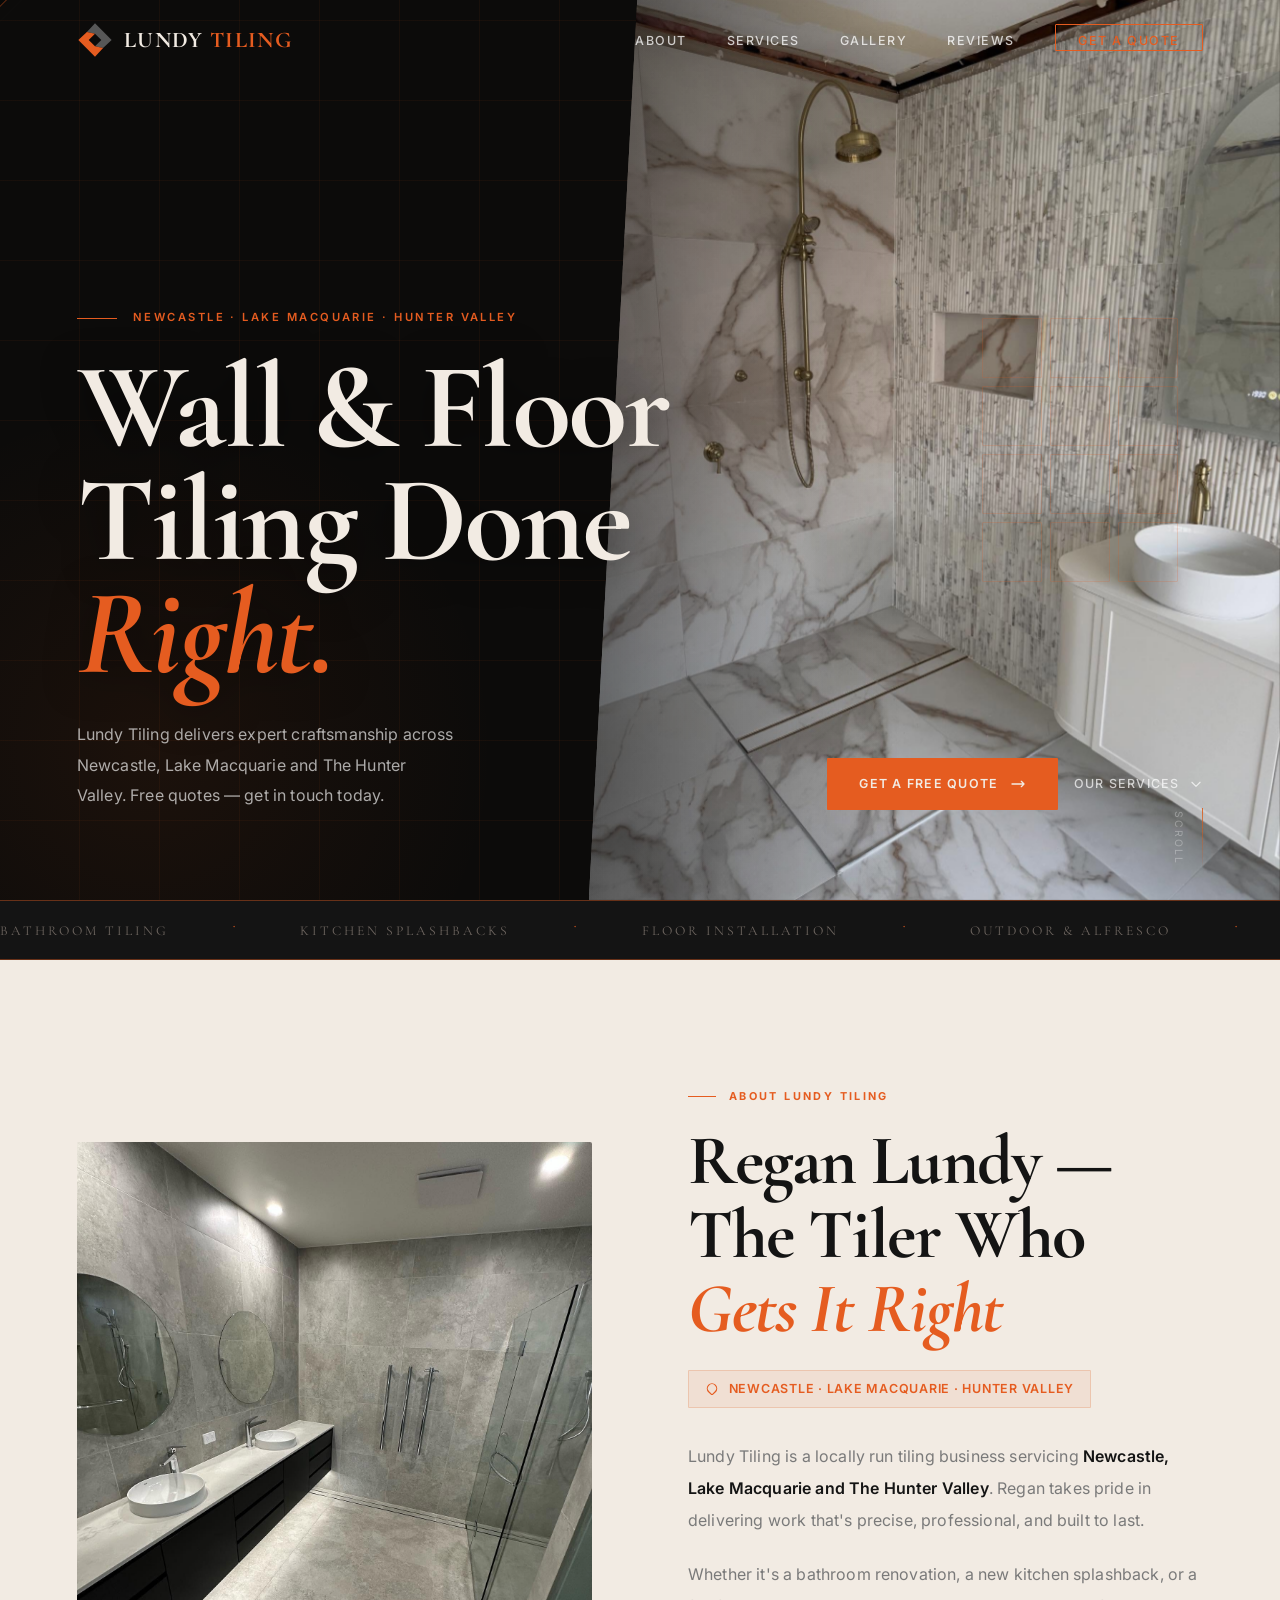
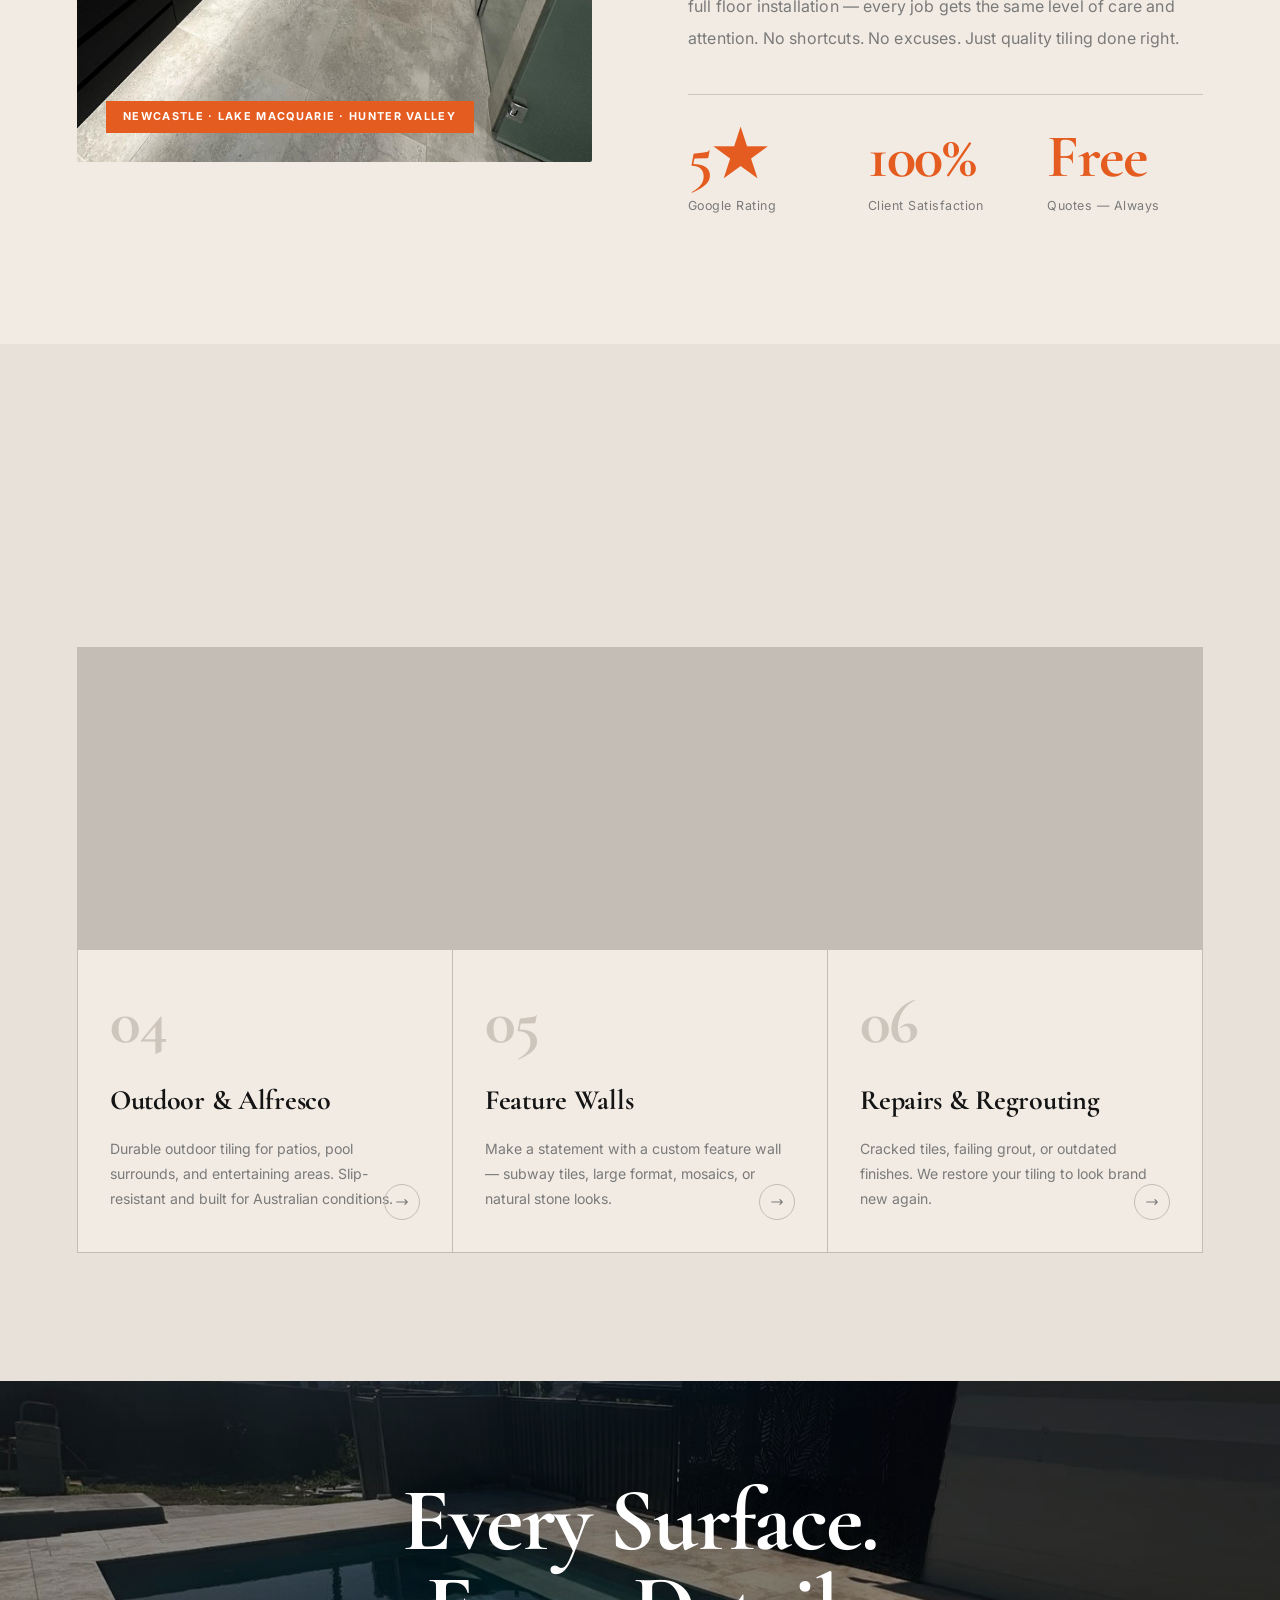
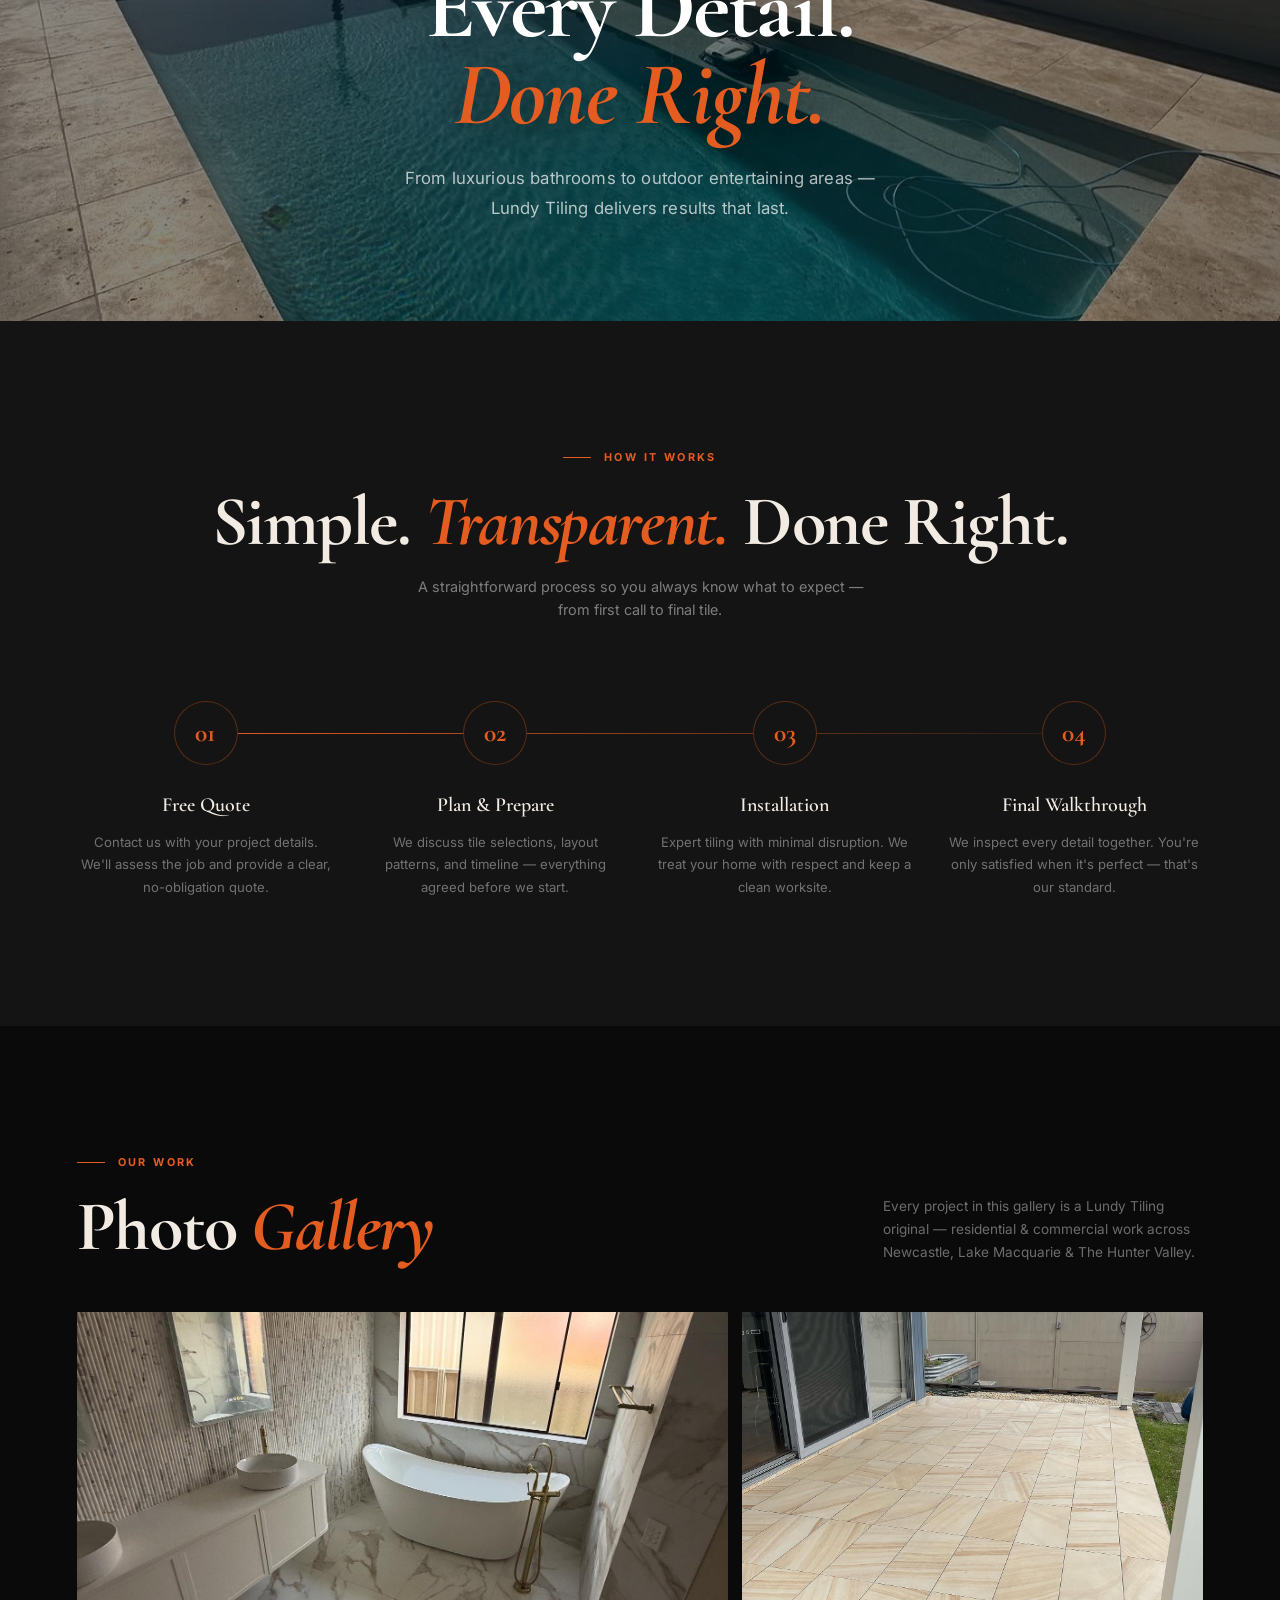
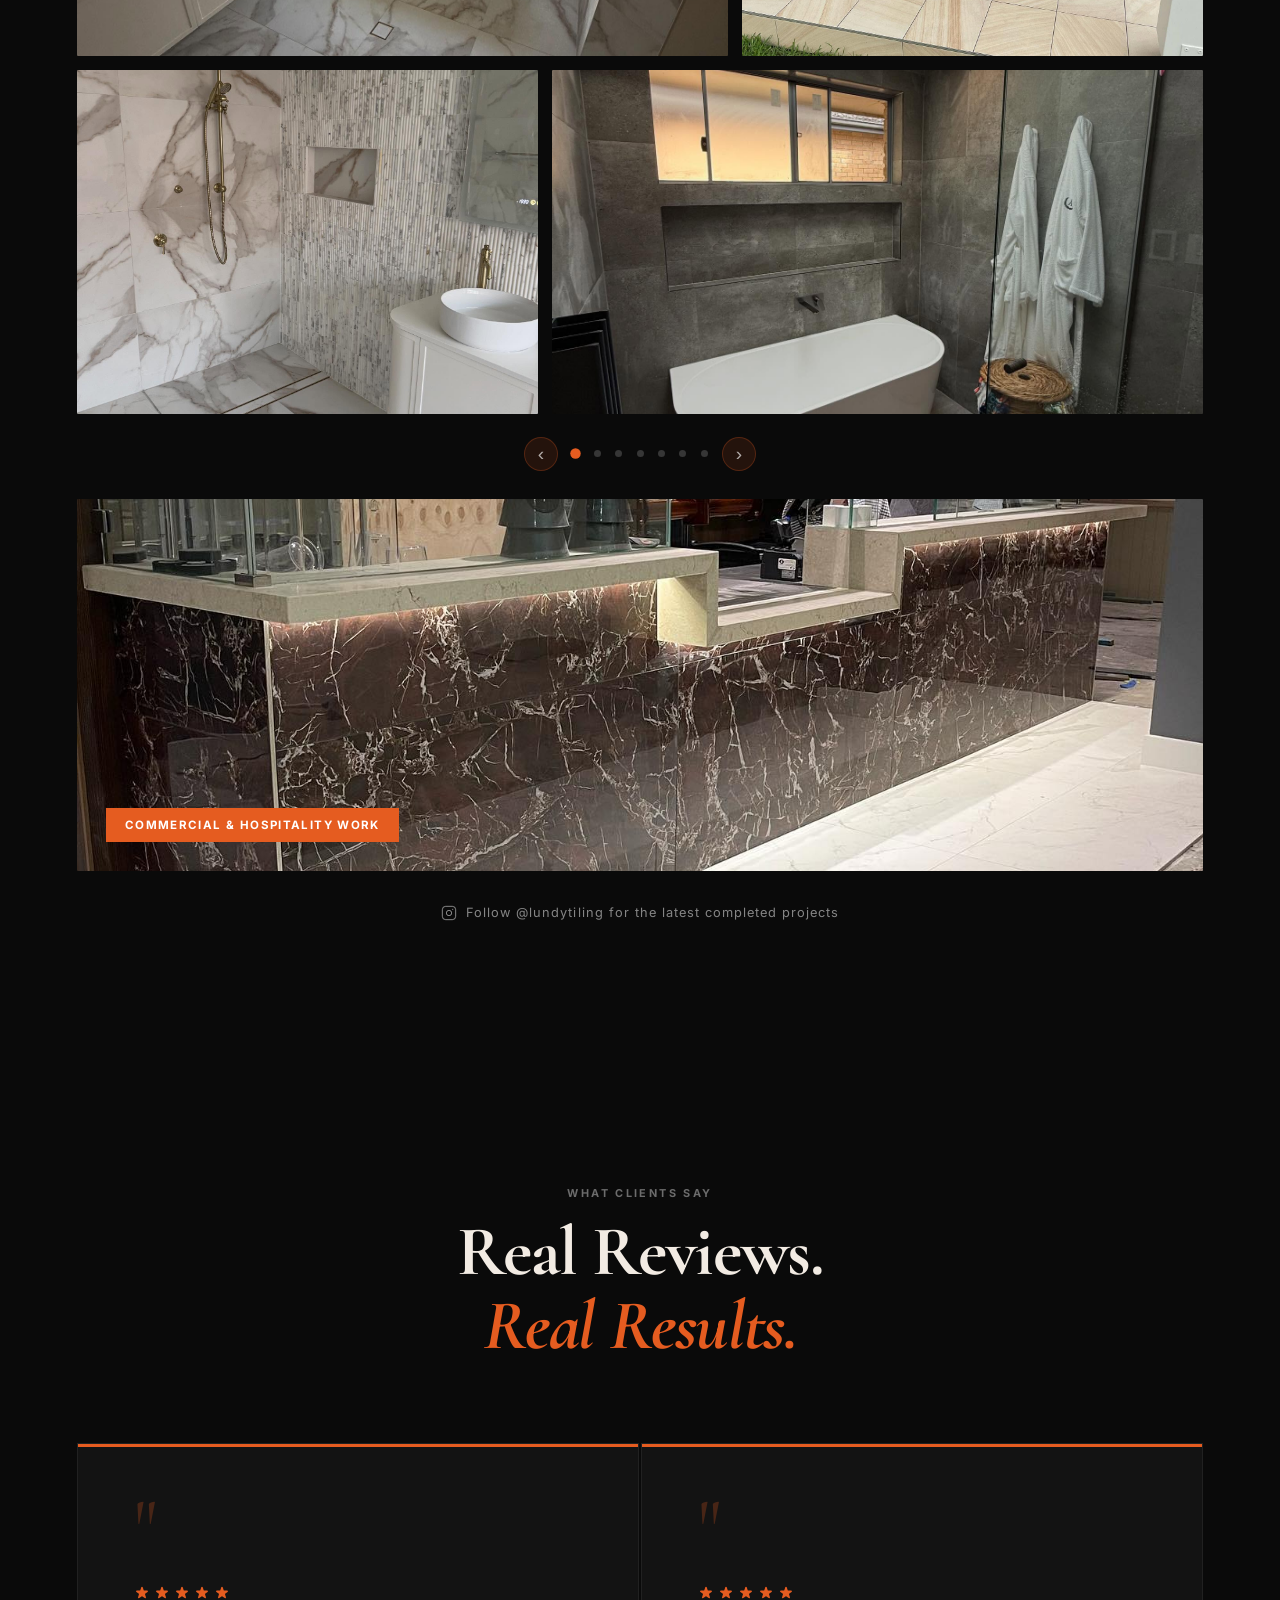
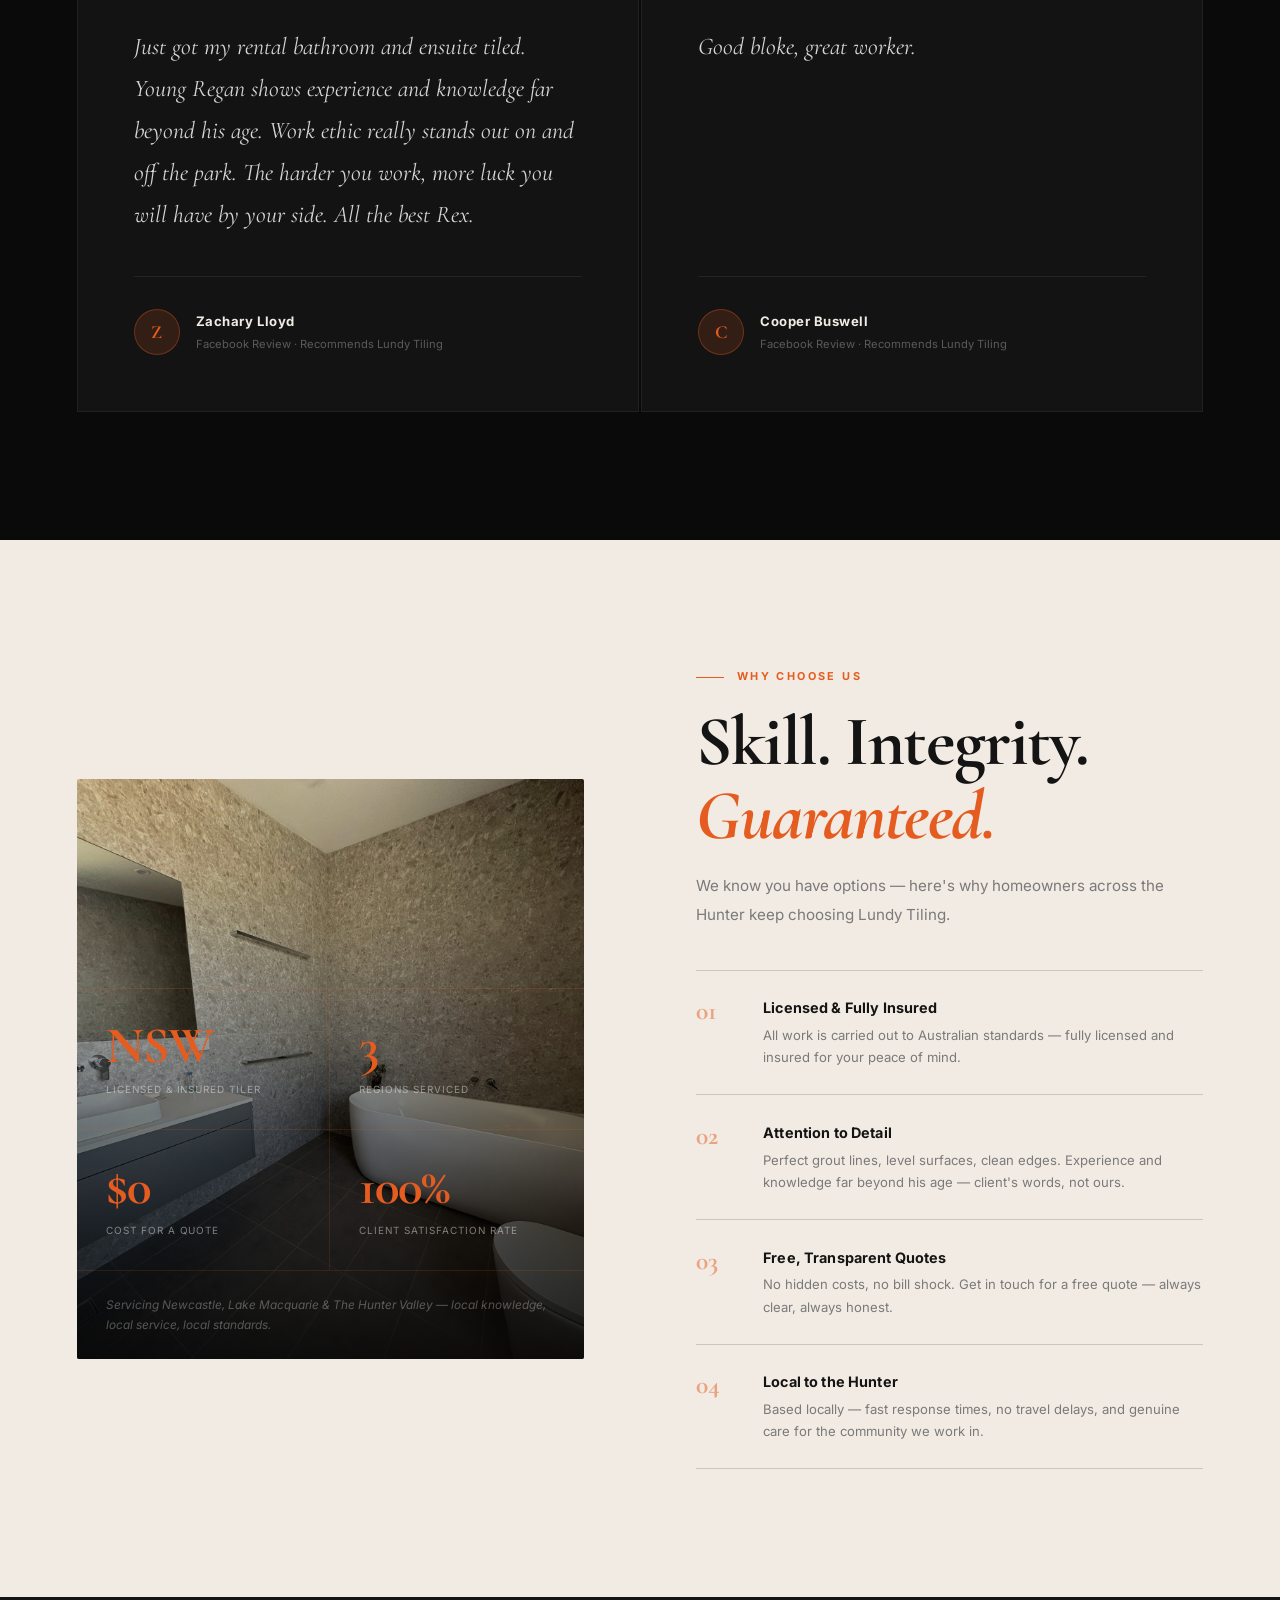
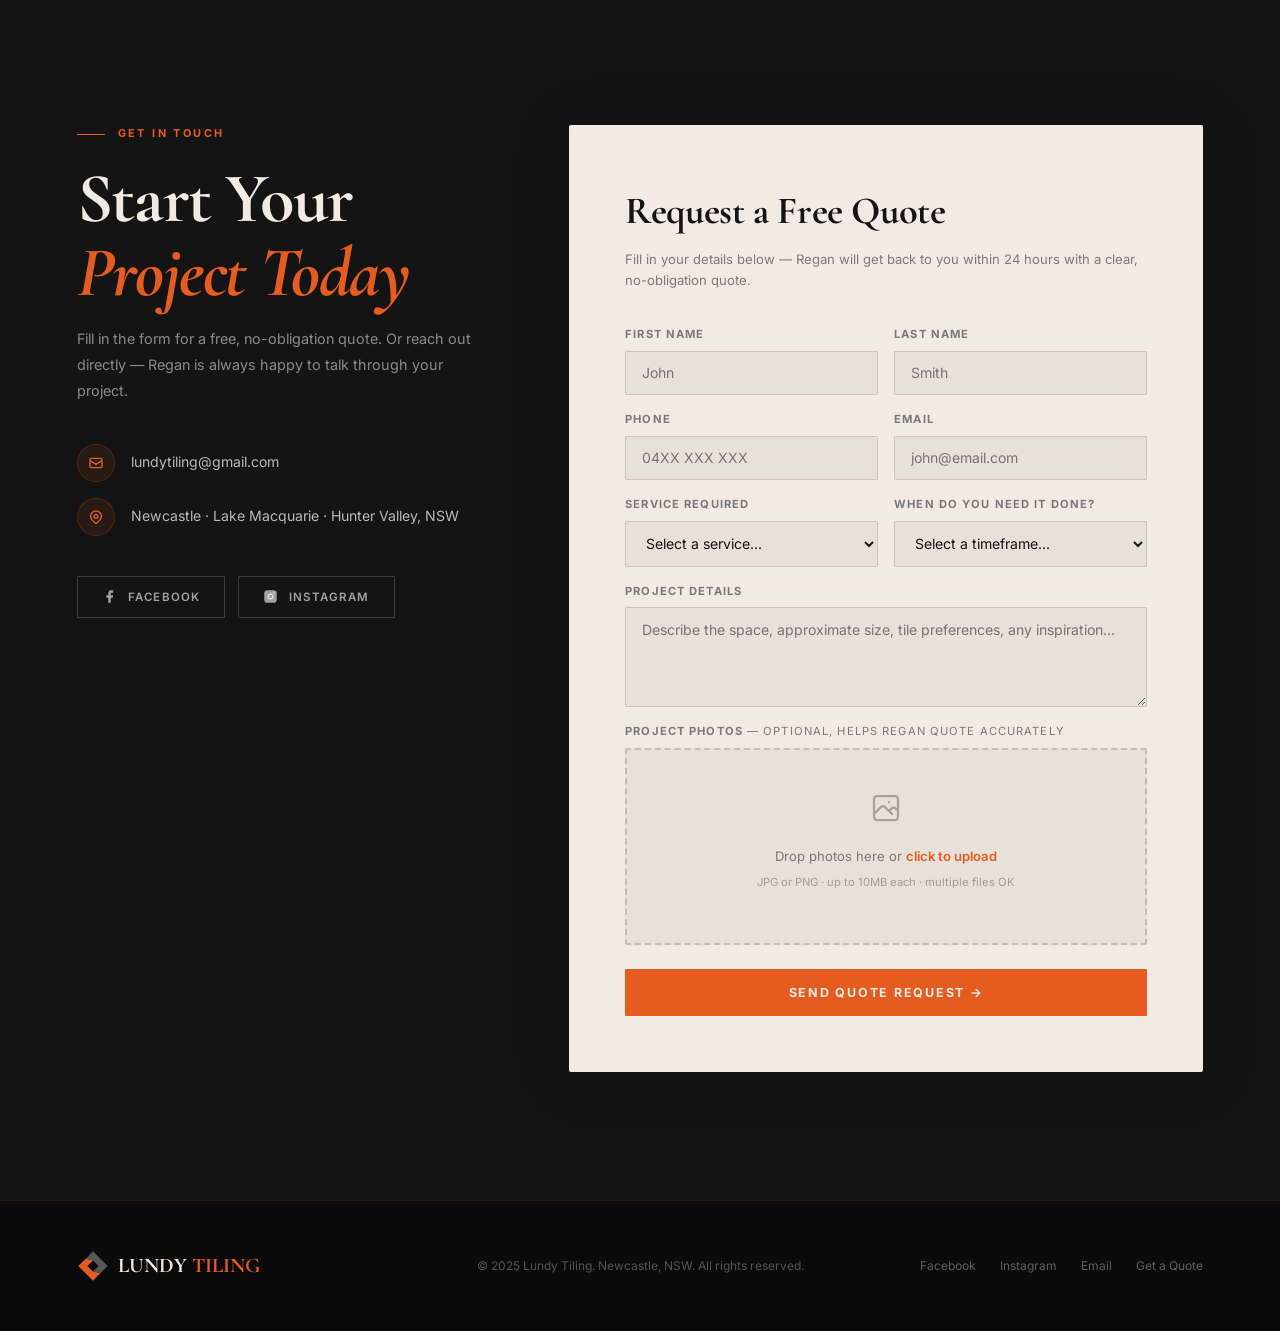
==== index.html @ 9213c73e "Initial commit — Lundy Tiling website" ====
<!DOCTYPE html>
<html lang="en">
<head>
  <meta charset="UTF-8" />
  <meta name="viewport" content="width=device-width, initial-scale=1.0" />
  <title>Lundy Tiling | Wall & Floor Tiler – Newcastle, Lake Macquarie & Hunter Valley</title>
  <meta name="description" content="Lundy Tiling – expert wall & floor tiling across Newcastle, Lake Macquarie and The Hunter Valley. Free quotes. Contact lundytiling@gmail.com" />
  <link rel="preconnect" href="https://fonts.googleapis.com" />
  <link rel="preconnect" href="https://fonts.gstatic.com" crossorigin />
  <link href="https://fonts.googleapis.com/css2?family=Cormorant+Garamond:ital,wght@0,300;0,400;0,600;0,700;1,300;1,400;1,600;1,700&family=Inter:wght@300;400;500;600&display=swap" rel="stylesheet" />
  <style>
    *, *::before, *::after { box-sizing: border-box; margin: 0; padding: 0; }

    :root {
      --black:   #0a0a0a;
      --dark:    #141414;
      --mid:     #1e1e1e;
      --orange:  #E55C20;
      --orange-lt:#F07A40;
      --white:   #f2ebe3;
      --cream:   #e8e1d9;
      --stone:   #cec6bc;
      --grey:    #7a7a7a;
      --light:   #c4bdb5;
    }

    html { scroll-behavior: smooth; }
    body { font-family: 'Inter', sans-serif; background: var(--cream); color: var(--dark); line-height: 1.6; overflow-x: hidden; }

    /* ── LOADER ── */
    #loader {
      position: fixed; inset: 0; z-index: 9999;
      background: #0a0a0a;
      display: flex; align-items: center; justify-content: center;
      transition: opacity 0.8s ease, visibility 0.8s ease;
      overflow: hidden;
    }
    #loader.done { opacity: 0; visibility: hidden; }
    .loader-inner { text-align: center; position: relative; z-index: 2; }
    .loader-logo {
      display: flex; align-items: center; gap: 0; margin-bottom: 1.5rem;
      animation: loaderFadeUp 0.6s 0.5s ease both;
    }
    @keyframes loaderFadeUp { from { opacity:0; transform: translateY(16px); } to { opacity:1; transform:none; } }
    .loader-diamond { width: 48px; height: 48px; margin-right: 1rem; }
    .loader-wordmark {
      font-family: 'Cormorant Garamond', serif;
      font-size: 2rem; font-weight: 700;
      color: var(--white); letter-spacing: 0.1em;
    }
    .loader-wordmark em { color: var(--orange); font-style: normal; }
    .loader-bar {
      width: 0; height: 2px; background: var(--orange);
      animation: loaderBar 1s 0.6s cubic-bezier(.4,0,.2,1) forwards;
    }
    @keyframes loaderBar { to { width: 100%; } }
    /* Falling tiles */
    .loader-tiles { position: absolute; inset: 0; pointer-events: none; overflow: hidden; }
    .lt {
      position: absolute; top: -60px; border-radius: 2px;
      animation: tileFall linear both;
    }
    @keyframes tileFall {
      0%   { top: -80px; opacity: 0.85; }
      80%  { opacity: 0.6; }
      100% { top: 110vh; opacity: 0; }
    }

    /* ── CURSOR ── */
    .cursor-tile {
      position: fixed; width: 10px; height: 10px;
      background: rgba(6,6,6,0.7);
      border: 1px solid rgba(229,92,32,0.4);
      pointer-events: none; z-index: 9998;
      transform: translate(-50%,-50%) rotate(45deg);
      box-shadow: 0 0 6px rgba(0,0,0,0.3);
      transition: width 0.2s, height 0.2s, opacity 0.2s;
    }
    .cursor-smoke {
      position: fixed; width: 32px; height: 32px;
      background: transparent;
      border: 1px solid rgba(20,20,20,0.12);
      pointer-events: none; z-index: 9997;
      transform: translate(-50%,-50%) rotate(45deg);
      filter: blur(0.4px);
      transition: width 0.35s cubic-bezier(.16,1,.3,1), height 0.35s cubic-bezier(.16,1,.3,1);
    }
    .cursor-tile.big { width: 6px; height: 6px; border-color: rgba(229,92,32,0.3); }
    .cursor-smoke.big { width: 44px; height: 44px; }

    /* ── REVEAL ── */
    .reveal { opacity: 0; transform: translateY(40px); transition: opacity 0.8s cubic-bezier(.16,1,.3,1), transform 0.8s cubic-bezier(.16,1,.3,1); }
    .reveal.visible { opacity: 1; transform: translateY(0); }
    .reveal-left  { opacity: 0; transform: translateX(-50px); transition: opacity 0.9s cubic-bezier(.16,1,.3,1), transform 0.9s cubic-bezier(.16,1,.3,1); }
    .reveal-left.visible  { opacity: 1; transform: translateX(0); }
    .reveal-right { opacity: 0; transform: translateX(50px);  transition: opacity 0.9s cubic-bezier(.16,1,.3,1), transform 0.9s cubic-bezier(.16,1,.3,1); }
    .reveal-right.visible { opacity: 1; transform: translateX(0); }
    .d1 { transition-delay: 0.1s; } .d2 { transition-delay: 0.2s; }
    .d3 { transition-delay: 0.3s; } .d4 { transition-delay: 0.4s; }

    /* ── NAV ── */
    nav {
      position: fixed; top: 0; left: 0; right: 0; z-index: 100;
      display: flex; align-items: center; justify-content: space-between;
      padding: 0 6%; height: 80px;
      transition: background 0.4s, height 0.4s, box-shadow 0.4s;
    }
    nav.scrolled {
      background: rgba(10,10,10,0.97); height: 64px;
      box-shadow: 0 1px 0 rgba(217,92,26,0.2);
      backdrop-filter: blur(12px);
    }
    .nav-logo {
      display: flex; align-items: center; gap: 0.7rem;
      text-decoration: none;
    }
    .nav-logo svg { width: 36px; height: 36px; }
    .nav-wordmark {
      font-family: 'Cormorant Garamond', serif;
      font-size: 1.4rem; font-weight: 700;
      color: var(--white); letter-spacing: 0.06em;
    }
    .nav-wordmark em { color: var(--orange); font-style: normal; }
    .nav-links { display: flex; gap: 2.5rem; list-style: none; align-items: center; }
    .nav-links a {
      color: rgba(255,255,255,0.75);
      text-decoration: none; font-size: 0.78rem; font-weight: 500;
      letter-spacing: 0.12em; text-transform: uppercase;
      position: relative; padding-bottom: 2px; transition: color 0.2s;
    }
    .nav-links a::after {
      content: ''; position: absolute; bottom: -2px; left: 0; right: 0;
      height: 1px; background: var(--orange);
      transform: scaleX(0); transform-origin: left;
      transition: transform 0.3s cubic-bezier(.16,1,.3,1);
    }
    .nav-links a:hover { color: var(--white); }
    .nav-links a:hover::after { transform: scaleX(1); }
    .nav-cta {
      background: transparent !important; color: var(--orange) !important;
      border: 1px solid var(--orange); padding: 0.5rem 1.4rem; border-radius: 1px;
      transition: background 0.2s !important, color 0.2s !important;
    }
    .nav-cta::after { display: none !important; }
    .nav-cta:hover { background: var(--orange) !important; color: var(--white) !important; }
    .hamburger { display: none; flex-direction: column; gap: 6px; cursor: pointer; }
    .hamburger span { display: block; width: 26px; height: 1.5px; background: var(--white); transition: 0.3s; }

    /* ── HERO ── */
    #hero {
      position: relative; height: 100vh; min-height: 700px;
      display: flex; align-items: flex-end;
      overflow: hidden; background: var(--black);
    }
    .hero-bg {
      position: absolute; inset: 0;
      background-color: #0c0b0a;
      background-image:
        repeating-linear-gradient(0deg, transparent, transparent 79px, rgba(217,92,26,0.06) 79px, rgba(217,92,26,0.06) 80px),
        repeating-linear-gradient(90deg, transparent, transparent 79px, rgba(217,92,26,0.06) 79px, rgba(217,92,26,0.06) 80px);
    }
    .hero-glow {
      position: absolute; bottom: -200px; left: -200px;
      width: 700px; height: 700px; border-radius: 50%;
      background: radial-gradient(circle, rgba(217,92,26,0.08) 0%, transparent 70%);
      pointer-events: none;
    }
    .hero-geo {
      position: absolute; top: 50%; right: 8%;
      transform: translateY(-50%);
      display: flex; flex-direction: column; gap: 8px;
      opacity: 0.18;
    }
    .hero-geo-row { display: flex; gap: 8px; }
    .hero-geo-cell {
      width: 60px; height: 60px;
      border: 1px solid var(--orange);
      border-radius: 1px;
    }
    .hero-geo-cell.filled { background: rgba(217,92,26,0.15); }
    .hero-overlay { display: none; }
    .hero-content {
      position: relative; z-index: 2;
      padding: 0 6% 7%; width: 100%;
    }
    .hero-eyebrow {
      display: flex; align-items: center; gap: 1rem; margin-bottom: 1.5rem;
    }
    .hero-eyebrow::before { content: ''; display: block; width: 40px; height: 1px; background: var(--orange); }
    .hero-eyebrow span {
      font-size: 0.7rem; font-weight: 600;
      letter-spacing: 0.22em; text-transform: uppercase; color: var(--orange);
    }
    .hero-content h1 {
      font-family: 'Cormorant Garamond', serif;
      font-size: clamp(4rem, 9.5vw, 8.5rem);
      font-weight: 700; color: var(--white);
      line-height: 0.93; letter-spacing: -0.02em;
      margin-bottom: 1.8rem; max-width: 680px;
      text-shadow: 0 4px 40px rgba(0,0,0,0.5);
    }
    @keyframes orangeGlow {
      0%, 100% { color: var(--orange); text-shadow: 0 0 0 rgba(229,92,32,0); }
      50% { color: #f06830; text-shadow: 0 0 40px rgba(229,92,32,0.45), 0 0 80px rgba(229,92,32,0.15); }
    }
    @keyframes orangeRise {
      from { opacity: 0; transform: translateY(18px); }
      to { opacity: 1; transform: translateY(0); }
    }
    .hero-content h1 em {
      font-style: italic; color: var(--orange); font-weight: 700;
      display: inline-block;
      animation: orangeRise 1s cubic-bezier(.16,1,.3,1) 0.6s both, orangeGlow 4s ease-in-out 1.6s infinite;
    }
    .hero-bottom { display: flex; justify-content: space-between; align-items: flex-end; gap: 2rem; flex-wrap: wrap; }
    .hero-desc { font-size: 1rem; color: rgba(255,255,255,0.65); max-width: 380px; line-height: 1.9; letter-spacing: 0.01em; }
    .hero-actions { display: flex; gap: 1rem; align-items: center; flex-shrink: 0; }
    .btn-orange {
      display: inline-flex; align-items: center; gap: 0.7rem;
      background: var(--orange); color: var(--white);
      padding: 1rem 2rem; border-radius: 1px;
      font-size: 0.78rem; font-weight: 600;
      letter-spacing: 0.1em; text-transform: uppercase;
      text-decoration: none; transition: background 0.2s, transform 0.2s;
    }
    .btn-orange:hover { background: var(--orange-lt); transform: translateY(-2px); }
    .btn-ghost {
      display: inline-flex; align-items: center; gap: 0.6rem;
      color: rgba(255,255,255,0.7); font-size: 0.78rem; font-weight: 500;
      letter-spacing: 0.1em; text-transform: uppercase;
      text-decoration: none; transition: color 0.2s;
    }
    .btn-ghost:hover { color: var(--orange); }
    .hero-scroll-line {
      position: absolute; right: 6%; bottom: 0;
      writing-mode: vertical-lr; font-size: 0.65rem;
      letter-spacing: 0.2em; text-transform: uppercase;
      color: rgba(255,255,255,0.3);
      display: flex; flex-direction: column; align-items: center; gap: 1rem;
      padding-bottom: 2rem;
    }
    .hero-scroll-line::after {
      content: ''; display: block; width: 1px; height: 60px;
      background: linear-gradient(to bottom, rgba(217,92,26,0.9), transparent);
      animation: scrollLine 2s ease infinite;
    }
    @keyframes scrollLine {
      0%  { transform: scaleY(0); transform-origin: top; }
      50% { transform: scaleY(1); transform-origin: top; }
      51% { transform: scaleY(1); transform-origin: bottom; }
      100%{ transform: scaleY(0); transform-origin: bottom; }
    }

    /* ── TICKER ── */
    .ticker {
      background: var(--dark);
      border-top: 1px solid rgba(229,92,32,0.4);
      border-bottom: 1px solid rgba(229,92,32,0.4);
      overflow: hidden;
      padding: 1rem 0;
      white-space: nowrap;
    }
    .ticker-track {
      display: inline-flex; gap: 4rem;
      animation: ticker 22s linear infinite;
    }
    .ticker-track span { font-family: 'Cormorant Garamond', serif; font-size: 0.85rem; font-weight: 400; letter-spacing: 0.22em; text-transform: uppercase; color: #6e6660; }
    .ticker-track .dot { color: var(--orange); font-size: 0.45rem; vertical-align: middle; }
    @keyframes ticker { from { transform: translateX(0); } to { transform: translateX(-50%); } }

    /* ── SHARED ── */
    .section { padding: 8rem 6%; }
    .label {
      display: flex; align-items: center; gap: 0.8rem;
      font-size: 0.68rem; font-weight: 700;
      letter-spacing: 0.22em; text-transform: uppercase;
      color: var(--orange); margin-bottom: 1.2rem;
    }
    .label::before { content: ''; display: block; width: 28px; height: 1px; background: var(--orange); }
    .h2 {
      font-family: 'Cormorant Garamond', serif;
      font-size: clamp(2.8rem, 5.5vw, 4.8rem);
      font-weight: 700; line-height: 1.05; letter-spacing: -0.02em; color: var(--dark);
    }
    .h2.light { color: var(--white); }
    .h2 em { font-style: italic; color: var(--orange); font-weight: 700; }

    /* ── HERO PHOTO ── */
    .hero-photo {
      position: absolute; right: 0; top: 0; bottom: 0;
      width: 54%; overflow: hidden; z-index: 0;
      clip-path: polygon(7% 0, 100% 0, 100% 100%, 0% 100%);
    }
    .hero-photo img {
      width: 100%; height: 100%; object-fit: cover; object-position: center 25%;
      animation: heroZoom 7s ease-out forwards;
    }
    @keyframes heroZoom { from { transform: scale(1.07); } to { transform: scale(1); } }
    .hero-photo::after {
      content: ''; position: absolute; inset: 0;
      background: linear-gradient(to right, rgba(10,10,10,0.55) 0%, transparent 45%);
    }

    /* ── PHOTO STRIP ── */
    .photo-strip {
      position: relative; height: 60vh; min-height: 420px; overflow: hidden;
    }
    .photo-strip img { width: 100%; height: 100%; object-fit: cover; display: block; }
    .photo-strip::after {
      content: ''; position: absolute; inset: 0;
      background: rgba(10,10,10,0.48);
    }
    .photo-strip-text {
      position: absolute; inset: 0; z-index: 2;
      display: flex; flex-direction: column; align-items: center; justify-content: center;
      text-align: center; padding: 2rem;
    }
    .photo-strip-text h2 {
      font-family: 'Cormorant Garamond', serif;
      font-size: clamp(3.4rem, 7vw, 6.5rem);
      font-weight: 700; color: #fff; line-height: 0.97; letter-spacing: -0.02em; margin-bottom: 1.5rem;
      text-shadow: 0 4px 40px rgba(0,0,0,0.6);
    }
    .photo-strip-text h2 em { font-style: italic; color: var(--orange); font-weight: 700; }
    .photo-strip-text p { color: rgba(255,255,255,0.7); font-size: 1.05rem; max-width: 480px; line-height: 1.8; letter-spacing: 0.01em; }

    /* ── ABOUT ── */
    #about { background: var(--white); }
    .about-grid { display: grid; grid-template-columns: 1fr 1fr; gap: 6rem; align-items: center; }
    .about-photo { position: relative; overflow: hidden; border-radius: 2px; height: 620px; }
    .about-photo img { width: 100%; height: 100%; object-fit: cover; display: block; transition: transform 1s cubic-bezier(.16,1,.3,1), filter 0.7s ease; }
    .about-photo:hover img { transform: scale(1.05); filter: brightness(0.88); }
    .about-photo::before {
      content: '';
      position: absolute; inset: 0; z-index: 1;
      background: linear-gradient(to top, rgba(0,0,0,0.55) 0%, transparent 60%);
      box-shadow: inset 0 0 0 1px rgba(229,92,32,0.35);
      opacity: 0;
      transition: opacity 0.6s ease;
    }
    .about-photo:hover::before { opacity: 1; }
    .about-photo-tag {
      position: absolute; bottom: 1.8rem; left: 1.8rem; z-index: 2;
      background: var(--orange); color: #fff;
      padding: 0.45rem 1.1rem;
      font-size: 0.68rem; font-weight: 700; letter-spacing: 0.12em; text-transform: uppercase;
    }
    .about-panel {
      position: relative;
      background: var(--dark);
      border-radius: 2px;
      padding: 3.5rem;
      overflow: hidden;
      min-height: 480px;
      display: flex; flex-direction: column; justify-content: space-between;
    }
    .about-panel-bg {
      position: absolute; inset: 0;
      background-image:
        repeating-linear-gradient(0deg, transparent, transparent 39px, rgba(217,92,26,0.05) 39px, rgba(217,92,26,0.05) 40px),
        repeating-linear-gradient(90deg, transparent, transparent 39px, rgba(217,92,26,0.05) 39px, rgba(217,92,26,0.05) 40px);
    }
    .about-panel-accent {
      position: absolute; top: 0; left: 0;
      width: 4px; height: 100%; background: var(--orange);
    }
    .about-panel-logo {
      position: relative; z-index: 1;
      width: 80px; margin-bottom: 2rem;
    }
    .about-big-quote {
      position: relative; z-index: 1;
      font-family: 'Cormorant Garamond', serif;
      font-size: clamp(1.25rem, 2.2vw, 1.55rem);
      font-style: italic; font-weight: 400;
      color: rgba(255,255,255,0.82);
      line-height: 1.75;
      margin-bottom: 2rem;
      letter-spacing: 0.01em;
    }
    .about-big-quote::before {
      content: '"';
      display: block;
      font-size: 4rem; line-height: 1;
      color: var(--orange); margin-bottom: 0.5rem;
      font-style: normal;
    }
    .about-panel-footer {
      position: relative; z-index: 1;
      padding-top: 1.5rem;
      border-top: 1px solid rgba(217,92,26,0.2);
    }
    .about-panel-name {
      font-size: 0.78rem; font-weight: 700;
      letter-spacing: 0.1em; text-transform: uppercase;
      color: var(--orange);
    }
    .about-panel-title { font-size: 0.75rem; color: rgba(255,255,255,0.4); margin-top: 0.2rem; }
    .about-text .h2 { margin-bottom: 1.5rem; }
    .about-text p { color: var(--grey); font-size: 1rem; line-height: 2; margin-bottom: 1.4rem; letter-spacing: 0.01em; }
    .about-text p strong { color: var(--dark); font-weight: 600; }
    .about-area {
      display: inline-flex; align-items: center; gap: 0.6rem;
      background: rgba(217,92,26,0.08);
      border: 1px solid rgba(217,92,26,0.2);
      border-radius: 1px; padding: 0.5rem 1rem;
      font-size: 0.78rem; font-weight: 600;
      letter-spacing: 0.06em; text-transform: uppercase;
      color: var(--orange); margin-bottom: 2rem;
    }
    .about-area svg { width: 14px; height: 14px; }
    .about-stats {
      display: grid; grid-template-columns: repeat(3, 1fr);
      gap: 1.5rem; margin-top: 2.5rem; padding-top: 2rem;
      border-top: 1px solid var(--stone);
    }
    .stat-val {
      font-family: 'Cormorant Garamond', serif;
      font-size: 3.8rem; font-weight: 700; color: var(--orange); line-height: 1; letter-spacing: -0.02em;
    }
    .stat-label { font-size: 0.78rem; color: var(--grey); margin-top: 0.5rem; letter-spacing: 0.04em; }

    /* ── SERVICES ── */
    #services { background: var(--cream); }
    .services-head { display: grid; grid-template-columns: 1fr 1fr; gap: 4rem; align-items: end; margin-bottom: 4rem; }
    .services-head p { color: var(--grey); font-size: 0.95rem; line-height: 1.8; }
    .services-grid {
      display: grid; grid-template-columns: repeat(3, 1fr);
      gap: 1px; background: var(--light); border: 1px solid var(--light);
    }
    .service-card {
      background: var(--white); padding: 2.5rem 2rem;
      position: relative; overflow: hidden; transition: background 0.25s, transform 0.25s, box-shadow 0.25s; cursor: pointer;
    }
    .service-card:hover { transform: translateY(-3px); box-shadow: 0 12px 40px rgba(0,0,0,0.1); }
    .service-card::before {
      content: ''; position: absolute; bottom: 0; left: 0; right: 0;
      height: 2px; background: var(--orange);
      transform: scaleX(0); transform-origin: left;
      transition: transform 0.4s cubic-bezier(.16,1,.3,1);
    }
    .service-card:hover::before { transform: scaleX(1); }
    .service-num {
      font-family: 'Cormorant Garamond', serif;
      font-size: 4rem; font-weight: 700;
      color: var(--stone); line-height: 1; margin-bottom: 1.5rem; letter-spacing: -0.03em;
    }
    .service-card h3 {
      font-family: 'Cormorant Garamond', serif;
      font-size: 1.75rem; font-weight: 700; letter-spacing: -0.01em;
      color: var(--dark); margin-bottom: 0.8rem;
    }
    .service-card p { font-size: 0.88rem; color: var(--grey); line-height: 1.8; }
    .service-arrow {
      position: absolute; bottom: 2rem; right: 2rem;
      width: 36px; height: 36px;
      border: 1px solid var(--light); border-radius: 50%;
      display: flex; align-items: center; justify-content: center;
      color: var(--grey); transition: background 0.3s, border-color 0.3s, color 0.3s;
    }
    .service-card:hover .service-arrow { background: var(--orange); border-color: var(--orange); color: var(--white); }
    .service-arrow svg { width: 14px; height: 14px; }

    /* ── PROCESS ── */
    #process { background: var(--dark); }
    .process-head { text-align: center; margin-bottom: 5rem; }
    .process-head p { color: rgba(255,255,255,0.45); font-size: 0.9rem; max-width: 480px; margin: 1rem auto 0; }
    .process-steps { display: grid; grid-template-columns: repeat(4, 1fr); gap: 2rem; position: relative; }
    .process-steps::before {
      content: ''; position: absolute; top: 2rem; left: 12%; right: 12%;
      height: 1px; background: linear-gradient(to right, var(--orange) 0%, rgba(217,92,26,0.1) 100%);
    }
    .process-step { text-align: center; }
    .step-num {
      width: 64px; height: 64px; margin: 0 auto 1.5rem;
      border: 1px solid rgba(217,92,26,0.35); border-radius: 50%;
      display: flex; align-items: center; justify-content: center;
      font-family: 'Cormorant Garamond', serif;
      font-size: 1.6rem; font-weight: 700;
      color: var(--orange); background: var(--dark); position: relative; z-index: 1;
    }
    .process-step h3 {
      font-family: 'Cormorant Garamond', serif;
      font-size: 1.25rem; font-weight: 600;
      color: var(--white); margin-bottom: 0.6rem;
    }
    .process-step p { font-size: 0.82rem; color: rgba(255,255,255,0.4); line-height: 1.7; }

    /* ── GALLERY ── */
    #gallery { background: var(--black); padding: 8rem 6%; }
    .gallery-head { display: flex; justify-content: space-between; align-items: flex-end; gap: 2rem; margin-bottom: 3rem; flex-wrap: wrap; }
    .gallery-head p { color: rgba(255,255,255,0.4); font-size: 0.85rem; max-width: 320px; line-height: 1.7; }
    .gallery-grid {
      display: grid;
      grid-template-columns: repeat(12, 1fr);
      grid-auto-rows: 120px; gap: 6px;
    }
    .g-item { overflow: hidden; background: var(--mid); position: relative; border-radius: 1px; cursor: pointer; }
    .g-item img { width: 100%; height: 100%; object-fit: cover; display: block; transition: transform 1s cubic-bezier(.16,1,.3,1), filter 0.6s ease; }
    .g-item:hover img { transform: scale(1.08); filter: brightness(0.82); }
    .g-item::before {
      content: '';
      position: absolute; inset: 0; z-index: 1;
      background: linear-gradient(to top, rgba(0,0,0,0.78) 0%, rgba(0,0,0,0.12) 55%, transparent 100%);
      box-shadow: inset 0 0 0 1px rgba(229,92,32,0.4);
      opacity: 0;
      transition: opacity 0.55s ease;
    }
    .g-item:hover::before { opacity: 1; }
    .g-item::after {
      content: 'VIEW';
      position: absolute; bottom: 1.4rem; left: 1.6rem; z-index: 2;
      font-family: 'Inter', sans-serif;
      font-size: 0.65rem; font-weight: 700; letter-spacing: 0.25em; text-transform: uppercase;
      color: #fff;
      border-bottom: 1px solid var(--orange); padding-bottom: 3px;
      opacity: 0; transform: translateY(10px);
      transition: opacity 0.45s 0.06s ease, transform 0.55s cubic-bezier(.16,1,.3,1);
    }
    .g-item:hover::after { opacity: 1; transform: translateY(0); }
    .g-ph {
      width: 100%; height: 100%;
      display: flex; flex-direction: column; align-items: center; justify-content: center;
      gap: 0.6rem; color: rgba(255,255,255,0.1);
      font-size: 0.65rem; letter-spacing: 0.12em; text-transform: uppercase;
    }
    .g-ph svg { width: 20px; height: 20px; }
    /* Lightbox */
    .lb-overlay { display:none; position:fixed; inset:0; background:rgba(0,0,0,0.95); z-index:9999; align-items:center; justify-content:center; }
    .lb-overlay.active { display:flex; }
    .lb-overlay img { max-width:90vw; max-height:90vh; object-fit:contain; border-radius:2px; }
    .lb-close { position:absolute; top:1.5rem; right:1.5rem; color:#fff; font-size:2rem; cursor:pointer; line-height:1; background:none; border:none; opacity:0.6; transition:opacity 0.2s; }
    .lb-close:hover { opacity:1; }
    .g-a { grid-column: span 7; grid-row: span 2; }
    .g-b { grid-column: span 5; grid-row: span 2; }
    .g-c { grid-column: span 4; grid-row: span 2; }
    .g-d { grid-column: span 8; grid-row: span 2; }
    .g-h { grid-column: span 6; grid-row: span 2; }
    .g-i { grid-column: span 12; grid-row: span 3; position: relative; }
    .g-commercial-tag {
      position: absolute; bottom: 1.8rem; left: 1.8rem;
      background: var(--orange); color: #fff;
      padding: 0.5rem 1.2rem;
      font-size: 0.72rem; font-weight: 700; letter-spacing: 0.12em; text-transform: uppercase;
      z-index: 2;
    }
    .gallery-ig {
      margin-top: 2rem; text-align: center;
    }
    .gallery-ig a {
      display: inline-flex; align-items: center; gap: 0.6rem;
      color: rgba(255,255,255,0.5); font-size: 0.8rem;
      text-decoration: none; letter-spacing: 0.08em;
      transition: color 0.2s;
    }
    .gallery-ig a:hover { color: var(--orange); }
    .gallery-ig svg { width: 16px; height: 16px; }
    /* ── GALLERY SLIDESHOW ── */
    .gallery-slideshow-wrap { position: relative; }
    .gallery-slideshow { position: relative; height: 702px; overflow: hidden; }
    .gallery-slide {
      position: absolute; inset: 0;
      display: grid;
      grid-template-columns: repeat(12, 1fr);
      grid-auto-rows: 165px;
      gap: 14px;
      opacity: 0; transition: opacity 0.85s cubic-bezier(.16,1,.3,1);
      pointer-events: none;
    }
    .gallery-slide.active { opacity: 1; pointer-events: auto; }
    .gallery-nav {
      display: flex; align-items: center; justify-content: center;
      gap: 0.9rem; padding: 1.4rem 0;
    }
    .gallery-dot {
      width: 7px; height: 7px; border-radius: 50%;
      background: rgba(255,255,255,0.18); border: none;
      cursor: pointer; padding: 0; flex-shrink: 0;
      transition: background 0.25s, transform 0.25s;
    }
    .gallery-dot.active { background: var(--orange); transform: scale(1.5); }
    .gallery-arrow {
      background: rgba(229,92,32,0.12); color: rgba(255,255,255,0.65);
      border: 1px solid rgba(229,92,32,0.25);
      width: 34px; height: 34px; border-radius: 50%;
      font-size: 1.2rem; line-height: 1; cursor: pointer;
      display: flex; align-items: center; justify-content: center;
      transition: background 0.2s, color 0.2s, border-color 0.2s;
    }
    .gallery-arrow:hover { background: var(--orange); color: #fff; border-color: var(--orange); }
    .gallery-permanent { margin-top: 6px; }
    .gallery-permanent-item {
      position: relative; overflow: hidden; cursor: pointer;
      border-radius: 1px; height: 372px; background: var(--mid);
    }
    .gallery-permanent-item img { width: 100%; height: 100%; object-fit: cover; display: block; transition: transform 1s cubic-bezier(.16,1,.3,1), filter 0.6s ease; }
    .gallery-permanent-item:hover img { transform: scale(1.04); filter: brightness(0.85); }
    .gallery-permanent-item::before {
      content: ''; position: absolute; inset: 0; z-index: 1;
      background: linear-gradient(to top, rgba(0,0,0,0.72) 0%, rgba(0,0,0,0.1) 50%, transparent 100%);
      box-shadow: inset 0 0 0 1px rgba(229,92,32,0.35);
      opacity: 0; transition: opacity 0.5s ease;
    }
    .gallery-permanent-item:hover::before { opacity: 1; }

    /* ── TESTIMONIALS ── */
    #testimonials { background: var(--cream); }
    #testimonials { background: var(--black); }
    .testi-head { text-align: center; margin-bottom: 5rem; }
    .testi-head .label { justify-content: center; color: rgba(255,255,255,0.4); }
    .testi-head .label::before { display: none; }
    .testi-head .h2 { color: var(--white); }
    .testi-head .h2 em { color: var(--orange); }
    .stars { display: flex; gap: 4px; margin-bottom: 1.6rem; }
    .stars svg { width: 16px; height: 16px; fill: var(--orange); }
    .testi-grid { display: grid; grid-template-columns: repeat(2, 1fr); gap: 2px; }
    .testi-card {
      background: rgba(255,255,255,0.035);
      padding: 3.5rem; position: relative; overflow: hidden;
      display: flex; flex-direction: column;
      border: 1px solid rgba(255,255,255,0.06);
      transition: background 0.3s;
    }
    .testi-card:hover { background: rgba(255,255,255,0.055); }
    .testi-bar { position: absolute; top: 0; left: 0; right: 0; height: 3px; background: var(--orange); }
    .testi-quote {
      font-family: 'Cormorant Garamond', serif;
      font-size: 5rem; color: var(--orange);
      opacity: 0.25; line-height: 0.7; margin-bottom: 1.8rem;
    }
    .testi-card p {
      font-family: 'Cormorant Garamond', serif;
      font-size: clamp(1.15rem, 2vw, 1.5rem); font-style: italic;
      color: rgba(255,255,255,0.82); line-height: 1.75;
      margin-bottom: 2.5rem; flex: 1;
    }
    .testi-author { display: flex; align-items: center; gap: 1rem; padding-top: 2rem; border-top: 1px solid rgba(255,255,255,0.07); }
    .testi-avatar {
      width: 46px; height: 46px; border-radius: 50%; flex-shrink: 0;
      background: rgba(229,92,32,0.15); border: 1px solid rgba(229,92,32,0.35);
      display: flex; align-items: center; justify-content: center;
      font-family: 'Cormorant Garamond', serif;
      font-size: 1.15rem; font-weight: 700; color: var(--orange);
    }
    .testi-name { font-size: 0.82rem; font-weight: 700; color: var(--white); letter-spacing: 0.04em; }
    .testi-source { font-size: 0.7rem; color: rgba(255,255,255,0.3); margin-top: 0.25rem; }

    /* ── WHY ── */
    #why { background: var(--white); }
    .why-wrap { display: grid; grid-template-columns: 1fr 1fr; gap: 7rem; align-items: center; }
    /* Photo panel */
    .why-panel {
      position: relative; overflow: hidden; border-radius: 2px;
      min-height: 580px; display: flex; flex-direction: column; justify-content: flex-end;
    }
    .why-panel-photo { position: absolute; inset: 0; }
    .why-panel-photo img { width: 100%; height: 100%; object-fit: cover; display: block; transition: transform 0.8s ease; }
    .why-panel:hover .why-panel-photo img { transform: scale(1.04); }
    .why-panel-photo::after {
      content: ''; position: absolute; inset: 0;
      background: linear-gradient(to top, rgba(5,5,5,0.92) 0%, rgba(5,5,5,0.4) 55%, rgba(5,5,5,0.15) 100%);
    }
    .why-panel-bg { display: none; }
    .why-panel-accent { display: none; }
    .why-stat-grid {
      position: relative; z-index: 1;
      display: grid; grid-template-columns: 1fr 1fr;
      border-top: 1px solid rgba(229,92,32,0.2);
    }
    .why-stat-item {
      padding: 2rem 1.8rem;
      background: transparent; border: none;
    }
    .why-stat-item:nth-child(1) { border-right: 1px solid rgba(229,92,32,0.15); border-bottom: 1px solid rgba(229,92,32,0.15); }
    .why-stat-item:nth-child(2) { border-bottom: 1px solid rgba(229,92,32,0.15); }
    .why-stat-item:nth-child(3) { border-right: 1px solid rgba(229,92,32,0.15); }
    .why-stat-num {
      font-family: 'Cormorant Garamond', serif;
      font-size: clamp(2.5rem, 4vw, 3.6rem); font-weight: 700; color: var(--orange);
      line-height: 1; letter-spacing: -0.02em;
    }
    .why-stat-label { font-size: 0.62rem; color: rgba(255,255,255,0.45); margin-top: 0.6rem; line-height: 1.5; letter-spacing: 0.1em; text-transform: uppercase; }
    .why-panel-footer {
      position: relative; z-index: 1;
      padding: 1.5rem 1.8rem;
      border-top: 1px solid rgba(229,92,32,0.15);
      color: rgba(255,255,255,0.3); font-size: 0.74rem;
      font-style: italic; line-height: 1.7;
    }
    /* Right side text */
    .why-text .h2 { margin-bottom: 1.2rem; }
    .why-text > p { color: var(--grey); font-size: 0.95rem; line-height: 1.9; margin-bottom: 2.5rem; }
    .why-list { display: flex; flex-direction: column; gap: 0; }
    .why-item {
      display: grid; grid-template-columns: 3rem 1fr;
      gap: 1.2rem; align-items: start;
      padding: 1.6rem 0;
      border-bottom: 1px solid var(--stone);
    }
    .why-item:first-child { border-top: 1px solid var(--stone); }
    .why-item:hover { background: transparent; }
    .why-num {
      font-family: 'Cormorant Garamond', serif;
      font-size: 1.6rem; font-weight: 700; color: var(--orange);
      opacity: 0.5; line-height: 1; padding-top: 2px;
    }
    .why-item h4 { font-size: 0.9rem; font-weight: 700; color: var(--dark); margin-bottom: 0.3rem; letter-spacing: 0.01em; }
    .why-item p { font-size: 0.82rem; color: var(--grey); line-height: 1.7; }

    /* ── CONTACT ── */
    #contact { background: var(--dark); }
    .contact-wrap { display: grid; grid-template-columns: 1fr 1.2fr; gap: 6rem; }
    .contact-info .h2 { margin-bottom: 1rem; }
    .contact-info > p { color: rgba(255,255,255,0.5); font-size: 0.9rem; line-height: 1.8; margin-bottom: 2.5rem; }
    .contact-details { display: flex; flex-direction: column; gap: 1rem; margin-bottom: 2.5rem; }
    .c-item { display: flex; align-items: center; gap: 1rem; color: rgba(255,255,255,0.7); font-size: 0.88rem; }
    .c-icon {
      width: 38px; height: 38px; flex-shrink: 0;
      background: rgba(217,92,26,0.1);
      border: 1px solid rgba(217,92,26,0.2); border-radius: 50%;
      display: flex; align-items: center; justify-content: center;
    }
    .c-icon svg { width: 16px; height: 16px; color: var(--orange); }
    .c-item a { color: rgba(255,255,255,0.7); text-decoration: none; transition: color 0.2s; }
    .c-item a:hover { color: var(--orange); }
    .social-row { display: flex; gap: 0.8rem; }
    .s-btn {
      display: flex; align-items: center; gap: 0.7rem;
      padding: 0.7rem 1.5rem; border-radius: 1px;
      font-size: 0.72rem; font-weight: 600; letter-spacing: 0.1em; text-transform: uppercase;
      text-decoration: none; transition: border-color 0.2s, color 0.2s, transform 0.2s;
      border: 1px solid rgba(255,255,255,0.18); color: rgba(255,255,255,0.6);
      background: transparent;
    }
    .s-btn:hover { border-color: var(--orange); color: var(--orange); transform: translateY(-2px); opacity: 1; }
    .s-btn svg { width: 15px; height: 15px; }
    .s-fb { }
    .s-ig { }
    .contact-form { background: var(--white); border-radius: 2px; padding: 3.5rem; box-shadow: 0 4px 60px rgba(0,0,0,0.18); }
    .form-title {
      font-family: 'Cormorant Garamond', serif;
      font-size: clamp(1.8rem, 3vw, 2.4rem); font-weight: 700; letter-spacing: -0.01em;
      color: var(--dark); margin-bottom: 0.4rem;
    }
    .form-subtitle { font-size: 0.82rem; color: var(--grey); margin-bottom: 2.2rem; line-height: 1.6; }
    .form-row { display: grid; grid-template-columns: 1fr 1fr; gap: 1rem; }
    .fg { display: flex; flex-direction: column; gap: 0.4rem; margin-bottom: 1rem; }
    .fg label { font-size: 0.7rem; font-weight: 700; letter-spacing: 0.1em; text-transform: uppercase; color: var(--grey); }
    .fg input, .fg select, .fg textarea {
      border: 1.5px solid var(--stone); border-radius: 1px;
      padding: 0.8rem 1rem; font-family: 'Inter', sans-serif;
      font-size: 0.88rem; color: var(--dark); background: var(--cream);
      outline: none; transition: border-color 0.2s, background 0.2s;
    }
    .fg input:focus, .fg select:focus, .fg textarea:focus { border-color: var(--orange); background: var(--white); }
    .fg textarea { min-height: 100px; resize: vertical; }
    .file-drop {
      border: 2px dashed var(--light); border-radius: 2px;
      padding: 2.5rem 2rem; text-align: center; cursor: pointer;
      background: var(--cream);
      transition: border-color 0.2s, background 0.2s;
      position: relative;
    }
    .file-drop:hover, .file-drop.over { border-color: var(--orange); background: rgba(217,92,26,0.04); }
    .file-drop input[type="file"] { position: absolute; inset: 0; opacity: 0; cursor: pointer; z-index: 2; }
    .file-drop-icon { width: 36px; height: 36px; margin: 0 auto 0.8rem; color: var(--grey); opacity: 0.6; }
    .file-drop p { font-size: 0.82rem; color: var(--grey); line-height: 1.6; }
    .file-drop strong { color: var(--orange); font-weight: 600; }
    .file-drop .hint { font-size: 0.7rem; color: rgba(100,100,100,0.55); margin-top: 0.4rem; }
    .file-thumbs { display: flex; flex-wrap: wrap; gap: 0.5rem; margin-top: 0.75rem; }
    .file-thumb { width: 68px; height: 68px; border-radius: 2px; overflow: hidden; position: relative; }
    .file-thumb img { width: 100%; height: 100%; object-fit: cover; display: block; }
    .form-submit {
      width: 100%; padding: 1rem;
      background: var(--orange); color: var(--white);
      border: none; border-radius: 1px;
      font-family: 'Inter', sans-serif;
      font-size: 0.78rem; font-weight: 700;
      letter-spacing: 0.14em; text-transform: uppercase;
      cursor: pointer; margin-top: 0.5rem;
      transition: background 0.25s, transform 0.2s;
    }
    .form-submit:hover { background: var(--orange-lt); transform: translateY(-1px); }

    /* ── FOOTER ── */
    footer {
      background: var(--black);
      border-top: 1px solid rgba(217,92,26,0.12);
      padding: 3rem 6%;
      display: grid; grid-template-columns: 1fr auto 1fr;
      align-items: center; gap: 2rem;
    }
    .footer-logo { display: flex; align-items: center; gap: 0.6rem; }
    .footer-logo svg { width: 32px; height: 32px; }
    .footer-wordmark {
      font-family: 'Cormorant Garamond', serif;
      font-size: 1.3rem; font-weight: 700; color: var(--white);
    }
    .footer-wordmark em { color: var(--orange); font-style: normal; }
    footer p { color: rgba(255,255,255,0.3); font-size: 0.75rem; text-align: center; }
    .footer-links { display: flex; gap: 1.5rem; justify-content: flex-end; }
    .footer-links a { color: rgba(255,255,255,0.35); text-decoration: none; font-size: 0.75rem; transition: color 0.2s; }
    .footer-links a:hover { color: var(--orange); }

    /* ── MOBILE ── */
    @media (max-width: 960px) {
      .nav-links { display: none; flex-direction: column; position: absolute; top: 64px; left: 0; right: 0; background: var(--black); padding: 2rem 6%; gap: 1.5rem; border-bottom: 1px solid rgba(217,92,26,0.15); }
      .nav-links.open { display: flex; }
      .hamburger { display: flex; }
      .about-grid, .why-wrap, .contact-wrap { grid-template-columns: 1fr; gap: 3rem; }
      .services-head { grid-template-columns: 1fr; gap: 1.5rem; }
      .services-grid { grid-template-columns: 1fr 1fr; }
      .process-steps { grid-template-columns: 1fr 1fr; }
      .process-steps::before { display: none; }
      .testi-grid { grid-template-columns: 1fr; }
      .gallery-grid { grid-template-columns: repeat(4, 1fr); grid-auto-rows: 160px; }
      .g-a,.g-b,.g-c,.g-d,.g-h { grid-column: span 2; grid-row: span 2; }
      .g-i { grid-column: 1 / -1; grid-row: span 3; }
      .gallery-slideshow { height: 682px; }
      .gallery-slide { grid-template-columns: repeat(4, 1fr); grid-auto-rows: 160px; }
      .gallery-permanent-item { height: 492px; }
      footer { grid-template-columns: 1fr; text-align: center; }
      .footer-links { justify-content: center; }
      .hero-geo { display: none; }
      .about-photo { height: 380px; }
    }
    @media (max-width: 600px) {
      .section { padding: 5rem 5%; }
      nav { padding: 0 5%; }
      .services-grid { grid-template-columns: 1fr; }
      .form-row { grid-template-columns: 1fr; }
      .hero-content h1 { font-size: 3rem; }
      .hero-content { padding: 0 0 5rem; }
      #hero { padding: 0 5%; }
      .why-stat-grid { grid-template-columns: 1fr; }
    }
  </style>
</head>
<body>

<!-- ── LOADER ── -->
<div id="loader">
  <div class="loader-inner">
    <div class="loader-logo">
      <!-- Lundy logo SVG (two interlocking bracket shapes: grey top-right + orange bottom-left) -->
      <svg class="loader-diamond" viewBox="0 0 80 80" xmlns="http://www.w3.org/2000/svg">
        <polygon points="40,3 77,40 58,58 40,54 54,40 40,26 22,22" fill="#575757"/>
        <polygon points="3,40 40,77 58,58 40,54 26,40 40,26 22,22" fill="#E55C20"/>
      </svg>
      <div class="loader-wordmark">LUNDY <em>TILING</em></div>
    </div>
    <div class="loader-bar"></div>
  </div>
</div>

<!-- ── CURSOR ── -->
<div class="cursor-tile" id="cursorTile"></div>
<div class="cursor-smoke" id="cursorSmoke"></div>

<!-- ── NAV ── -->
<nav id="navbar">
  <a href="#hero" class="nav-logo">
    <svg viewBox="0 0 80 80" xmlns="http://www.w3.org/2000/svg">
      <polygon points="40,3 77,40 58,58 40,54 54,40 40,26 22,22" fill="#575757"/>
      <polygon points="3,40 40,77 58,58 40,54 26,40 40,26 22,22" fill="#E55C20"/>
    </svg>
    <div class="nav-wordmark">LUNDY <em>TILING</em></div>
  </a>
  <ul class="nav-links" id="navLinks">
    <li><a href="#about">About</a></li>
    <li><a href="#services">Services</a></li>
    <li><a href="#gallery">Gallery</a></li>
    <li><a href="#testimonials">Reviews</a></li>
    <li><a href="#contact" class="nav-cta">Get a Quote</a></li>
  </ul>
  <div class="hamburger" id="hamburger" onclick="toggleMenu()">
    <span></span><span></span><span></span>
  </div>
</nav>

<!-- ── HERO ── -->
<section id="hero">
  <div class="hero-bg"></div>
  <div class="hero-glow"></div>
  <div class="hero-photo"><img src="photos/01-marble-shower.jpg" alt="Luxury marble tiling by Lundy Tiling"></div>
  <div class="hero-overlay"></div>
  <div class="hero-geo">
    <div class="hero-geo-row"><div class="hero-geo-cell filled"></div><div class="hero-geo-cell"></div><div class="hero-geo-cell filled"></div></div>
    <div class="hero-geo-row"><div class="hero-geo-cell"></div><div class="hero-geo-cell filled"></div><div class="hero-geo-cell"></div></div>
    <div class="hero-geo-row"><div class="hero-geo-cell filled"></div><div class="hero-geo-cell"></div><div class="hero-geo-cell filled"></div></div>
    <div class="hero-geo-row"><div class="hero-geo-cell"></div><div class="hero-geo-cell filled"></div><div class="hero-geo-cell"></div></div>
  </div>
  <div class="hero-content">
    <div class="hero-eyebrow">
      <span>Newcastle · Lake Macquarie · Hunter Valley</span>
    </div>
    <h1>Wall &amp; Floor<br />Tiling Done<br /><em>Right.</em></h1>
    <div class="hero-bottom">
      <p class="hero-desc">Lundy Tiling delivers expert craftsmanship across Newcastle, Lake Macquarie and The Hunter Valley. Free quotes — get in touch today.</p>
      <div class="hero-actions">
        <a href="#contact" class="btn-orange">
          Get a Free Quote
          <svg fill="none" viewBox="0 0 24 24" stroke="currentColor" width="16" height="16"><path stroke-linecap="round" stroke-linejoin="round" stroke-width="2" d="M17 8l4 4m0 0l-4 4m4-4H3"/></svg>
        </a>
        <a href="#services" class="btn-ghost">
          Our Services
          <svg fill="none" viewBox="0 0 24 24" stroke="currentColor" width="14" height="14"><path stroke-linecap="round" stroke-linejoin="round" stroke-width="2" d="M19 9l-7 7-7-7"/></svg>
        </a>
      </div>
    </div>
  </div>
  <div class="hero-scroll-line">Scroll</div>
</section>

<!-- ── TICKER ── -->
<div class="ticker">
  <div class="ticker-track">
    <span>Bathroom Tiling</span><span class="dot">◆</span>
    <span>Kitchen Splashbacks</span><span class="dot">◆</span>
    <span>Floor Installation</span><span class="dot">◆</span>
    <span>Outdoor &amp; Alfresco</span><span class="dot">◆</span>
    <span>Feature Walls</span><span class="dot">◆</span>
    <span>Repairs &amp; Regrouting</span><span class="dot">◆</span>
    <span>Free Quotes</span><span class="dot">◆</span>
    <span>Bathroom Tiling</span><span class="dot">◆</span>
    <span>Kitchen Splashbacks</span><span class="dot">◆</span>
    <span>Floor Installation</span><span class="dot">◆</span>
    <span>Outdoor &amp; Alfresco</span><span class="dot">◆</span>
    <span>Feature Walls</span><span class="dot">◆</span>
    <span>Repairs &amp; Regrouting</span><span class="dot">◆</span>
    <span>Free Quotes</span><span class="dot">◆</span>
  </div>
</div>

<!-- ── ABOUT ── -->
<section id="about" class="section" style="background:var(--white);">
  <div class="about-grid">
    <div class="about-photo reveal-left">
      <img src="photos/03-double-ensuite.jpg" alt="Luxury double-basin ensuite by Lundy Tiling">
      <div class="about-photo-tag">Newcastle · Lake Macquarie · Hunter Valley</div>
    </div>
    <div class="about-text reveal-right">
      <div class="label">About Lundy Tiling</div>
      <h2 class="h2">Regan Lundy —<br />The Tiler Who<br /><em>Gets It Right</em></h2>
      <div class="about-area">
        <svg fill="none" viewBox="0 0 24 24" stroke="currentColor"><path stroke-linecap="round" stroke-linejoin="round" stroke-width="2" d="M17.657 16.657L13.414 20.9a1.998 1.998 0 01-2.827 0l-4.244-4.243a8 8 0 1111.314 0z"/></svg>
        Newcastle · Lake Macquarie · Hunter Valley
      </div>
      <p>Lundy Tiling is a locally run tiling business servicing <strong>Newcastle, Lake Macquarie and The Hunter Valley</strong>. Regan takes pride in delivering work that's precise, professional, and built to last.</p>
      <p>Whether it's a bathroom renovation, a new kitchen splashback, or a full floor installation — every job gets the same level of care and attention. No shortcuts. No excuses. Just quality tiling done right.</p>
      <div class="about-stats">
        <div>
          <div class="stat-val">5★</div>
          <div class="stat-label">Google Rating</div>
        </div>
        <div>
          <div class="stat-val">100%</div>
          <div class="stat-label">Client Satisfaction</div>
        </div>
        <div>
          <div class="stat-val">Free</div>
          <div class="stat-label">Quotes — Always</div>
        </div>
      </div>
    </div>
  </div>
</section>

<!-- ── SERVICES ── -->
<section id="services" class="section">
  <div class="services-head">
    <div class="reveal">
      <div class="label">What We Do</div>
      <h2 class="h2">Our <em>Services</em></h2>
    </div>
    <p class="reveal d2">Every space is different. We tailor our approach to your vision, your timeline, and your budget — no shortcuts, no compromises.</p>
  </div>
  <div class="services-grid">
    <div class="service-card reveal d1" onclick="bookService('Bathroom Tiling')">
      <div class="service-num">01</div>
      <h3>Bathroom Tiling</h3>
      <p>Complete bathroom renovations — floors, walls, showers, niches, wet areas and splashbacks. We handle every detail.</p>
      <div class="service-arrow"><svg fill="none" viewBox="0 0 24 24" stroke="currentColor"><path stroke-linecap="round" stroke-linejoin="round" stroke-width="2" d="M17 8l4 4m0 0l-4 4m4-4H3"/></svg></div>
    </div>
    <div class="service-card reveal d2" onclick="bookService('Kitchen Splashback')">
      <div class="service-num">02</div>
      <h3>Kitchen Splashbacks</h3>
      <p>Stylish, functional splashback installations that transform your kitchen and protect your walls — installed with precision.</p>
      <div class="service-arrow"><svg fill="none" viewBox="0 0 24 24" stroke="currentColor"><path stroke-linecap="round" stroke-linejoin="round" stroke-width="2" d="M17 8l4 4m0 0l-4 4m4-4H3"/></svg></div>
    </div>
    <div class="service-card reveal d3" onclick="bookService('Floor Tiling')">
      <div class="service-num">03</div>
      <h3>Floor Tiling</h3>
      <p>Precision floor laying for any room — living areas, hallways, laundries. Any pattern, any tile size, any finish.</p>
      <div class="service-arrow"><svg fill="none" viewBox="0 0 24 24" stroke="currentColor"><path stroke-linecap="round" stroke-linejoin="round" stroke-width="2" d="M17 8l4 4m0 0l-4 4m4-4H3"/></svg></div>
    </div>
    <div class="service-card reveal d1" onclick="bookService('Outdoor / Alfresco')">
      <div class="service-num">04</div>
      <h3>Outdoor &amp; Alfresco</h3>
      <p>Durable outdoor tiling for patios, pool surrounds, and entertaining areas. Slip-resistant and built for Australian conditions.</p>
      <div class="service-arrow"><svg fill="none" viewBox="0 0 24 24" stroke="currentColor"><path stroke-linecap="round" stroke-linejoin="round" stroke-width="2" d="M17 8l4 4m0 0l-4 4m4-4H3"/></svg></div>
    </div>
    <div class="service-card reveal d2" onclick="bookService('Feature Wall')">
      <div class="service-num">05</div>
      <h3>Feature Walls</h3>
      <p>Make a statement with a custom feature wall — subway tiles, large format, mosaics, or natural stone looks.</p>
      <div class="service-arrow"><svg fill="none" viewBox="0 0 24 24" stroke="currentColor"><path stroke-linecap="round" stroke-linejoin="round" stroke-width="2" d="M17 8l4 4m0 0l-4 4m4-4H3"/></svg></div>
    </div>
    <div class="service-card reveal d3" onclick="bookService('Repairs &amp; Regrouting')">
      <div class="service-num">06</div>
      <h3>Repairs &amp; Regrouting</h3>
      <p>Cracked tiles, failing grout, or outdated finishes. We restore your tiling to look brand new again.</p>
      <div class="service-arrow"><svg fill="none" viewBox="0 0 24 24" stroke="currentColor"><path stroke-linecap="round" stroke-linejoin="round" stroke-width="2" d="M17 8l4 4m0 0l-4 4m4-4H3"/></svg></div>
    </div>
  </div>
</section>

<!-- ── PHOTO STRIP ── -->
<div class="photo-strip">
  <img src="photos/04-pool-surround.jpg" alt="Pool surround tiling by Lundy Tiling">
  <div class="photo-strip-text">
    <h2>Every Surface.<br />Every Detail.<br /><em>Done Right.</em></h2>
    <p>From luxurious bathrooms to outdoor entertaining areas — Lundy Tiling delivers results that last.</p>
  </div>
</div>

<!-- ── PROCESS ── -->
<section id="process" class="section">
  <div class="process-head reveal">
    <div class="label" style="justify-content:center;">How It Works</div>
    <h2 class="h2 light">Simple. <em>Transparent.</em> Done Right.</h2>
    <p>A straightforward process so you always know what to expect — from first call to final tile.</p>
  </div>
  <div class="process-steps">
    <div class="process-step reveal d1">
      <div class="step-num">01</div>
      <h3>Free Quote</h3>
      <p>Contact us with your project details. We'll assess the job and provide a clear, no-obligation quote.</p>
    </div>
    <div class="process-step reveal d2">
      <div class="step-num">02</div>
      <h3>Plan &amp; Prepare</h3>
      <p>We discuss tile selections, layout patterns, and timeline — everything agreed before we start.</p>
    </div>
    <div class="process-step reveal d3">
      <div class="step-num">03</div>
      <h3>Installation</h3>
      <p>Expert tiling with minimal disruption. We treat your home with respect and keep a clean worksite.</p>
    </div>
    <div class="process-step reveal d4">
      <div class="step-num">04</div>
      <h3>Final Walkthrough</h3>
      <p>We inspect every detail together. You're only satisfied when it's perfect — that's our standard.</p>
    </div>
  </div>
</section>

<!-- ── GALLERY ── -->
<section id="gallery">
  <div class="gallery-head">
    <div>
      <div class="label">Our Work</div>
      <h2 class="h2 light">Photo <em>Gallery</em></h2>
    </div>
    <p>Every project in this gallery is a Lundy Tiling original — residential &amp; commercial work across Newcastle, Lake Macquarie &amp; The Hunter Valley.</p>
  </div>
  <div class="gallery-slideshow-wrap">
    <div class="gallery-slideshow">
      <div class="gallery-slide active">
        <div class="g-item g-a" onclick="openLb('photos/15-marble-luxury-bathroom.jpg')"><img src="photos/15-marble-luxury-bathroom.jpg" alt="Marble luxury bathroom with golden sunset" loading="lazy"></div>
        <div class="g-item g-b" onclick="openLb('photos/34-sandstone-alfresco-patio.jpg')"><img src="photos/34-sandstone-alfresco-patio.jpg" alt="Warm sandstone alfresco patio tiling" loading="lazy"></div>
        <div class="g-item g-b" onclick="openLb('photos/16-marble-shower-brass.jpg')"><img src="photos/16-marble-shower-brass.jpg" alt="Marble shower with brass fixtures" loading="lazy"></div>
        <div class="g-item g-a" onclick="openLb('photos/17-dark-bathroom-skylight.jpg')"><img src="photos/17-dark-bathroom-skylight.jpg" alt="Dark stone bathroom with skylight" loading="lazy"></div>
      </div>
      <div class="gallery-slide">
        <div class="g-item g-a" onclick="openLb('photos/37-new-home-patio-alfresco.jpg')"><img src="photos/37-new-home-patio-alfresco.jpg" alt="New home alfresco patio with grey tiles" loading="lazy"></div>
        <div class="g-item g-b" onclick="openLb('photos/14-grey-ensuite-double-vanity.jpg')"><img src="photos/14-grey-ensuite-double-vanity.jpg" alt="Grey ensuite with double vanity" loading="lazy"></div>
        <div class="g-item g-b" onclick="openLb('photos/10-grey-terrazzo-bathroom.jpg')"><img src="photos/10-grey-terrazzo-bathroom.jpg" alt="Grey terrazzo bathroom" loading="lazy"></div>
        <div class="g-item g-a" onclick="openLb('photos/06-white-bathroom.jpg')"><img src="photos/06-white-bathroom.jpg" alt="Modern white bathroom with arch mirror" loading="lazy"></div>
      </div>
      <div class="gallery-slide">
        <div class="g-item g-a" onclick="openLb('photos/13-pool-travertine-sunny.jpg')"><img src="photos/13-pool-travertine-sunny.jpg" alt="Pool with travertine tile surrounds" loading="lazy"></div>
        <div class="g-item g-b" onclick="openLb('photos/11-exterior-stone-house.jpg')"><img src="photos/11-exterior-stone-house.jpg" alt="House exterior with stone cladding" loading="lazy"></div>
        <div class="g-item g-b" onclick="openLb('photos/21-alfresco-bbq-wall.jpg')"><img src="photos/21-alfresco-bbq-wall.jpg" alt="Alfresco outdoor entertaining area" loading="lazy"></div>
        <div class="g-item g-a" onclick="openLb('photos/40-grey-bath-subway-feature.jpg')"><img src="photos/40-grey-bath-subway-feature.jpg" alt="Grey bathroom with dark subway feature wall" loading="lazy"></div>
      </div>
      <div class="gallery-slide">
        <div class="g-item g-a" onclick="openLb('photos/08-fireplace-wall.jpg')"><img src="photos/08-fireplace-wall.jpg" alt="Black feature wall with fireplace" loading="lazy"></div>
        <div class="g-item g-b" onclick="openLb('photos/19-exterior-stairs.jpg')"><img src="photos/19-exterior-stairs.jpg" alt="Premium tiled exterior stairs" loading="lazy"></div>
        <div class="g-item g-b" onclick="openLb('photos/12-timber-vanity-bathroom.jpg')"><img src="photos/12-timber-vanity-bathroom.jpg" alt="White bathroom with timber vanity" loading="lazy"></div>
        <div class="g-item g-a" onclick="openLb('photos/38-greige-rain-shower.jpg')"><img src="photos/38-greige-rain-shower.jpg" alt="Greige bathroom with matte black rain shower" loading="lazy"></div>
      </div>
      <div class="gallery-slide">
        <div class="g-item g-a" onclick="openLb('photos/22-pool-travertine-waterfall.jpg')"><img src="photos/22-pool-travertine-waterfall.jpg" alt="Pool with travertine surround and waterfall wall" loading="lazy"></div>
        <div class="g-item g-b" onclick="openLb('photos/23-white-marble-double-vanity.jpg')"><img src="photos/23-white-marble-double-vanity.jpg" alt="White Calacatta marble bathroom double vanity" loading="lazy"></div>
        <div class="g-item g-b" onclick="openLb('photos/24-luxury-marble-brass-bathroom.jpg')"><img src="photos/24-luxury-marble-brass-bathroom.jpg" alt="Luxury marble bathroom with brass fixtures" loading="lazy"></div>
        <div class="g-item g-a" onclick="openLb('photos/35-grey-herringbone-shower.jpg')"><img src="photos/35-grey-herringbone-shower.jpg" alt="Grey herringbone feature shower with niche" loading="lazy"></div>
      </div>
      <div class="gallery-slide">
        <div class="g-item g-a" onclick="openLb('photos/26-marble-steps-close.jpg')"><img src="photos/26-marble-steps-close.jpg" alt="Architectural grey marble tiled steps" loading="lazy"></div>
        <div class="g-item g-b" onclick="openLb('photos/36-grey-bathroom-dark-vanity.jpg')"><img src="photos/36-grey-bathroom-dark-vanity.jpg" alt="Grey bathroom with dark timber vanity" loading="lazy"></div>
        <div class="g-item g-b" onclick="openLb('photos/28-grey-bath-freestanding.jpg')"><img src="photos/28-grey-bath-freestanding.jpg" alt="Grey tiled bathroom with freestanding bath" loading="lazy"></div>
        <div class="g-item g-a" onclick="openLb('photos/29-sage-subway-bathroom.jpg')"><img src="photos/29-sage-subway-bathroom.jpg" alt="Sage green subway tiles with timber vanity" loading="lazy"></div>
      </div>
      <div class="gallery-slide">
        <div class="g-item g-a" onclick="openLb('photos/30-pool-grey-pavers.jpg')"><img src="photos/30-pool-grey-pavers.jpg" alt="Pool area with large grey pavers" loading="lazy"></div>
        <div class="g-item g-b" onclick="openLb('photos/31-dark-subway-laundry.jpg')"><img src="photos/31-dark-subway-laundry.jpg" alt="Dark glossy subway tiles laundry" loading="lazy"></div>
        <div class="g-item g-b" onclick="openLb('photos/39-commercial-white-subway-kitchen.jpg')"><img src="photos/39-commercial-white-subway-kitchen.jpg" alt="Commercial kitchen with white subway tiles" loading="lazy"></div>
        <div class="g-item g-a" onclick="openLb('photos/33-black-slate-balcony.jpg')"><img src="photos/33-black-slate-balcony.jpg" alt="Black slate tiles on modern balcony" loading="lazy"></div>
      </div>
    </div>
    <div class="gallery-nav">
      <button class="gallery-arrow" id="galleryPrev" aria-label="Previous">&#8249;</button>
      <button class="gallery-dot active" data-slide="0" aria-label="Slide 1"></button>
      <button class="gallery-dot" data-slide="1" aria-label="Slide 2"></button>
      <button class="gallery-dot" data-slide="2" aria-label="Slide 3"></button>
      <button class="gallery-dot" data-slide="3" aria-label="Slide 4"></button>
      <button class="gallery-dot" data-slide="4" aria-label="Slide 5"></button>
      <button class="gallery-dot" data-slide="5" aria-label="Slide 6"></button>
      <button class="gallery-dot" data-slide="6" aria-label="Slide 7"></button>
      <button class="gallery-arrow" id="galleryNext" aria-label="Next">&#8250;</button>
    </div>
  </div>
  <div class="gallery-permanent">
    <div class="gallery-permanent-item" onclick="openLb('photos/09-commercial-bar.jpg')">
      <img src="photos/09-commercial-bar.jpg" alt="Commercial bar tiling — dark marble" loading="lazy">
      <div class="g-commercial-tag">Commercial &amp; Hospitality Work</div>
    </div>
  </div>
  <div id="lbOverlay" class="lb-overlay" onclick="closeLb()">
    <button class="lb-close" onclick="closeLb()">&times;</button>
    <img id="lbImg" src="" alt="">
  </div>
  <div class="gallery-ig">
    <a href="https://www.instagram.com/lundytiling/" target="_blank" rel="noopener">
      <svg viewBox="0 0 24 24" fill="currentColor"><rect x="2" y="2" width="20" height="20" rx="5" ry="5" fill="none" stroke="currentColor" stroke-width="1.5"/><circle cx="12" cy="12" r="4" fill="none" stroke="currentColor" stroke-width="1.5"/><circle cx="17.5" cy="6.5" r="1" fill="currentColor"/></svg>
      Follow @lundytiling for the latest completed projects
    </a>
  </div>
</section>

<!-- ── TESTIMONIALS ── -->
<section id="testimonials" class="section">
  <div class="testi-head reveal">
    <div class="label" style="justify-content:center;margin-bottom:0.8rem;">What Clients Say</div>
    <h2 class="h2">Real Reviews.<br /><em>Real Results.</em></h2>
  </div>
  <div class="testi-grid">
    <div class="testi-card reveal d1">
      <div class="testi-bar"></div>
      <div class="testi-quote">"</div>
      <div class="stars">
        <svg viewBox="0 0 20 20"><path d="M9.049 2.927c.3-.921 1.603-.921 1.902 0l1.07 3.292a1 1 0 00.95.69h3.462c.969 0 1.371 1.24.588 1.81l-2.8 2.034a1 1 0 00-.364 1.118l1.07 3.292c.3.921-.755 1.688-1.54 1.118l-2.8-2.034a1 1 0 00-1.175 0l-2.8 2.034c-.784.57-1.838-.197-1.539-1.118l1.07-3.292a1 1 0 00-.364-1.118L2.98 8.72c-.783-.57-.38-1.81.588-1.81h3.461a1 1 0 00.951-.69l1.07-3.292z"/></svg>
        <svg viewBox="0 0 20 20"><path d="M9.049 2.927c.3-.921 1.603-.921 1.902 0l1.07 3.292a1 1 0 00.95.69h3.462c.969 0 1.371 1.24.588 1.81l-2.8 2.034a1 1 0 00-.364 1.118l1.07 3.292c.3.921-.755 1.688-1.54 1.118l-2.8-2.034a1 1 0 00-1.175 0l-2.8 2.034c-.784.57-1.838-.197-1.539-1.118l1.07-3.292a1 1 0 00-.364-1.118L2.98 8.72c-.783-.57-.38-1.81.588-1.81h3.461a1 1 0 00.951-.69l1.07-3.292z"/></svg>
        <svg viewBox="0 0 20 20"><path d="M9.049 2.927c.3-.921 1.603-.921 1.902 0l1.07 3.292a1 1 0 00.95.69h3.462c.969 0 1.371 1.24.588 1.81l-2.8 2.034a1 1 0 00-.364 1.118l1.07 3.292c.3.921-.755 1.688-1.54 1.118l-2.8-2.034a1 1 0 00-1.175 0l-2.8 2.034c-.784.57-1.838-.197-1.539-1.118l1.07-3.292a1 1 0 00-.364-1.118L2.98 8.72c-.783-.57-.38-1.81.588-1.81h3.461a1 1 0 00.951-.69l1.07-3.292z"/></svg>
        <svg viewBox="0 0 20 20"><path d="M9.049 2.927c.3-.921 1.603-.921 1.902 0l1.07 3.292a1 1 0 00.95.69h3.462c.969 0 1.371 1.24.588 1.81l-2.8 2.034a1 1 0 00-.364 1.118l1.07 3.292c.3.921-.755 1.688-1.54 1.118l-2.8-2.034a1 1 0 00-1.175 0l-2.8 2.034c-.784.57-1.838-.197-1.539-1.118l1.07-3.292a1 1 0 00-.364-1.118L2.98 8.72c-.783-.57-.38-1.81.588-1.81h3.461a1 1 0 00.951-.69l1.07-3.292z"/></svg>
        <svg viewBox="0 0 20 20"><path d="M9.049 2.927c.3-.921 1.603-.921 1.902 0l1.07 3.292a1 1 0 00.95.69h3.462c.969 0 1.371 1.24.588 1.81l-2.8 2.034a1 1 0 00-.364 1.118l1.07 3.292c.3.921-.755 1.688-1.54 1.118l-2.8-2.034a1 1 0 00-1.175 0l-2.8 2.034c-.784.57-1.838-.197-1.539-1.118l1.07-3.292a1 1 0 00-.364-1.118L2.98 8.72c-.783-.57-.38-1.81.588-1.81h3.461a1 1 0 00.951-.69l1.07-3.292z"/></svg>
      </div>
      <p>Just got my rental bathroom and ensuite tiled. Young Regan shows experience and knowledge far beyond his age. Work ethic really stands out on and off the park. The harder you work, more luck you will have by your side. All the best Rex.</p>
      <div class="testi-author">
        <div class="testi-avatar">Z</div>
        <div>
          <div class="testi-name">Zachary Lloyd</div>
          <div class="testi-source">Facebook Review · Recommends Lundy Tiling</div>
        </div>
      </div>
    </div>
    <div class="testi-card reveal d2">
      <div class="testi-bar"></div>
      <div class="testi-quote">"</div>
      <div class="stars">
        <svg viewBox="0 0 20 20"><path d="M9.049 2.927c.3-.921 1.603-.921 1.902 0l1.07 3.292a1 1 0 00.95.69h3.462c.969 0 1.371 1.24.588 1.81l-2.8 2.034a1 1 0 00-.364 1.118l1.07 3.292c.3.921-.755 1.688-1.54 1.118l-2.8-2.034a1 1 0 00-1.175 0l-2.8 2.034c-.784.57-1.838-.197-1.539-1.118l1.07-3.292a1 1 0 00-.364-1.118L2.98 8.72c-.783-.57-.38-1.81.588-1.81h3.461a1 1 0 00.951-.69l1.07-3.292z"/></svg>
        <svg viewBox="0 0 20 20"><path d="M9.049 2.927c.3-.921 1.603-.921 1.902 0l1.07 3.292a1 1 0 00.95.69h3.462c.969 0 1.371 1.24.588 1.81l-2.8 2.034a1 1 0 00-.364 1.118l1.07 3.292c.3.921-.755 1.688-1.54 1.118l-2.8-2.034a1 1 0 00-1.175 0l-2.8 2.034c-.784.57-1.838-.197-1.539-1.118l1.07-3.292a1 1 0 00-.364-1.118L2.98 8.72c-.783-.57-.38-1.81.588-1.81h3.461a1 1 0 00.951-.69l1.07-3.292z"/></svg>
        <svg viewBox="0 0 20 20"><path d="M9.049 2.927c.3-.921 1.603-.921 1.902 0l1.07 3.292a1 1 0 00.95.69h3.462c.969 0 1.371 1.24.588 1.81l-2.8 2.034a1 1 0 00-.364 1.118l1.07 3.292c.3.921-.755 1.688-1.54 1.118l-2.8-2.034a1 1 0 00-1.175 0l-2.8 2.034c-.784.57-1.838-.197-1.539-1.118l1.07-3.292a1 1 0 00-.364-1.118L2.98 8.72c-.783-.57-.38-1.81.588-1.81h3.461a1 1 0 00.951-.69l1.07-3.292z"/></svg>
        <svg viewBox="0 0 20 20"><path d="M9.049 2.927c.3-.921 1.603-.921 1.902 0l1.07 3.292a1 1 0 00.95.69h3.462c.969 0 1.371 1.24.588 1.81l-2.8 2.034a1 1 0 00-.364 1.118l1.07 3.292c.3.921-.755 1.688-1.54 1.118l-2.8-2.034a1 1 0 00-1.175 0l-2.8 2.034c-.784.57-1.838-.197-1.539-1.118l1.07-3.292a1 1 0 00-.364-1.118L2.98 8.72c-.783-.57-.38-1.81.588-1.81h3.461a1 1 0 00.951-.69l1.07-3.292z"/></svg>
        <svg viewBox="0 0 20 20"><path d="M9.049 2.927c.3-.921 1.603-.921 1.902 0l1.07 3.292a1 1 0 00.95.69h3.462c.969 0 1.371 1.24.588 1.81l-2.8 2.034a1 1 0 00-.364 1.118l1.07 3.292c.3.921-.755 1.688-1.54 1.118l-2.8-2.034a1 1 0 00-1.175 0l-2.8 2.034c-.784.57-1.838-.197-1.539-1.118l1.07-3.292a1 1 0 00-.364-1.118L2.98 8.72c-.783-.57-.38-1.81.588-1.81h3.461a1 1 0 00.951-.69l1.07-3.292z"/></svg>
      </div>
      <p>Good bloke, great worker.</p>
      <div class="testi-author">
        <div class="testi-avatar">C</div>
        <div>
          <div class="testi-name">Cooper Buswell</div>
          <div class="testi-source">Facebook Review · Recommends Lundy Tiling</div>
        </div>
      </div>
    </div>
  </div>
</section>

<!-- ── WHY ── -->
<section id="why" class="section" style="background:var(--white);">
  <div class="why-wrap">
    <div class="why-panel reveal-left">
      <div class="why-panel-photo">
        <img src="photos/07-stone-bathroom.jpg" alt="Premium stone bathroom by Lundy Tiling">
      </div>
      <div class="why-stat-grid">
        <div class="why-stat-item">
          <div class="why-stat-num">NSW</div>
          <div class="why-stat-label">Licensed & Insured Tiler</div>
        </div>
        <div class="why-stat-item">
          <div class="why-stat-num">3</div>
          <div class="why-stat-label">Regions Serviced</div>
        </div>
        <div class="why-stat-item">
          <div class="why-stat-num">$0</div>
          <div class="why-stat-label">Cost for a Quote</div>
        </div>
        <div class="why-stat-item">
          <div class="why-stat-num">100%</div>
          <div class="why-stat-label">Client Satisfaction Rate</div>
        </div>
      </div>
      <div class="why-panel-footer">
        Servicing Newcastle, Lake Macquarie &amp; The Hunter Valley — local knowledge, local service, local standards.
      </div>
    </div>
    <div class="why-text reveal-right">
      <div class="label">Why Choose Us</div>
      <h2 class="h2">Skill. Integrity.<br /><em>Guaranteed.</em></h2>
      <p>We know you have options — here's why homeowners across the Hunter keep choosing Lundy Tiling.</p>
      <div class="why-list">
        <div class="why-item">
          <div class="why-num">01</div>
          <div><h4>Licensed &amp; Fully Insured</h4><p>All work is carried out to Australian standards — fully licensed and insured for your peace of mind.</p></div>
        </div>
        <div class="why-item">
          <div class="why-num">02</div>
          <div><h4>Attention to Detail</h4><p>Perfect grout lines, level surfaces, clean edges. Experience and knowledge far beyond his age — client's words, not ours.</p></div>
        </div>
        <div class="why-item">
          <div class="why-num">03</div>
          <div><h4>Free, Transparent Quotes</h4><p>No hidden costs, no bill shock. Get in touch for a free quote — always clear, always honest.</p></div>
        </div>
        <div class="why-item">
          <div class="why-num">04</div>
          <div><h4>Local to the Hunter</h4><p>Based locally — fast response times, no travel delays, and genuine care for the community we work in.</p></div>
        </div>
      </div>
    </div>
  </div>
</section>

<!-- ── CONTACT ── -->
<section id="contact" class="section">
  <div class="contact-wrap">
    <div class="contact-info reveal-left">
      <div class="label">Get In Touch</div>
      <h2 class="h2 light">Start Your<br /><em>Project Today</em></h2>
      <p>Fill in the form for a free, no-obligation quote. Or reach out directly — Regan is always happy to talk through your project.</p>
      <div class="contact-details">
        <div class="c-item">
          <div class="c-icon"><svg fill="none" viewBox="0 0 24 24" stroke="currentColor"><path stroke-linecap="round" stroke-linejoin="round" stroke-width="2" d="M3 8l7.89 5.26a2 2 0 002.22 0L21 8M5 19h14a2 2 0 002-2V7a2 2 0 00-2-2H5a2 2 0 00-2 2v10a2 2 0 002 2z"/></svg></div>
          <a href="mailto:lundytiling@gmail.com">lundytiling@gmail.com</a>
        </div>
        <div class="c-item">
          <div class="c-icon"><svg fill="none" viewBox="0 0 24 24" stroke="currentColor"><path stroke-linecap="round" stroke-linejoin="round" stroke-width="2" d="M17.657 16.657L13.414 20.9a1.998 1.998 0 01-2.827 0l-4.244-4.243a8 8 0 1111.314 0z"/><path stroke-linecap="round" stroke-linejoin="round" stroke-width="2" d="M15 11a3 3 0 11-6 0 3 3 0 016 0z"/></svg></div>
          Newcastle · Lake Macquarie · Hunter Valley, NSW
        </div>
      </div>
      <div class="social-row">
        <a href="https://www.facebook.com/LundyTiling/" target="_blank" rel="noopener" class="s-btn s-fb">
          <svg viewBox="0 0 24 24" fill="currentColor"><path d="M18 2h-3a5 5 0 00-5 5v3H7v4h3v8h4v-8h3l1-4h-4V7a1 1 0 011-1h3z"/></svg> Facebook
        </a>
        <a href="https://www.instagram.com/lundytiling/" target="_blank" rel="noopener" class="s-btn s-ig">
          <svg viewBox="0 0 24 24" fill="currentColor"><rect x="2" y="2" width="20" height="20" rx="5" ry="5"/><path d="M16 11.37A4 4 0 1112.63 8 4 4 0 0116 11.37z" fill="none" stroke="white" stroke-width="1.5"/><line x1="17.5" y1="6.5" x2="17.51" y2="6.5" stroke="white" stroke-width="2" stroke-linecap="round"/></svg> Instagram
        </a>
      </div>
    </div>
    <div class="contact-form reveal-right">
      <div class="form-title">Request a Free Quote</div>
      <p class="form-subtitle">Fill in your details below — Regan will get back to you within 24 hours with a clear, no-obligation quote.</p>
      <div class="form-row">
        <div class="fg"><label>First Name</label><input type="text" placeholder="John" /></div>
        <div class="fg"><label>Last Name</label><input type="text" placeholder="Smith" /></div>
      </div>
      <div class="form-row">
        <div class="fg"><label>Phone</label><input type="tel" placeholder="04XX XXX XXX" /></div>
        <div class="fg"><label>Email</label><input type="email" placeholder="john@email.com" /></div>
      </div>
      <div class="form-row">
        <div class="fg">
          <label>Service Required</label>
          <select>
            <option value="">Select a service...</option>
            <option>Bathroom Tiling</option>
            <option>Kitchen Splashback</option>
            <option>Floor Tiling</option>
            <option>Outdoor / Alfresco</option>
            <option>Feature Wall</option>
            <option>Repairs &amp; Regrouting</option>
            <option>Other / Not sure</option>
          </select>
        </div>
        <div class="fg">
          <label>When do you need it done?</label>
          <select>
            <option value="">Select a timeframe...</option>
            <option>As soon as possible</option>
            <option>Within 1 month</option>
            <option>1–3 months</option>
            <option>3–6 months</option>
            <option>Just planning ahead</option>
          </select>
        </div>
      </div>
      <div class="fg">
        <label>Project Details</label>
        <textarea placeholder="Describe the space, approximate size, tile preferences, any inspiration..."></textarea>
      </div>
      <div class="fg">
        <label>Project Photos <span style="font-weight:400;color:var(--grey);">— optional, helps Regan quote accurately</span></label>
        <div class="file-drop" id="fileDrop">
          <input type="file" id="photoUpload" accept="image/*" multiple onchange="handleFiles(this)">
          <svg class="file-drop-icon" fill="none" viewBox="0 0 24 24" stroke="currentColor"><path stroke-linecap="round" stroke-linejoin="round" stroke-width="1.5" d="M4 16l4.586-4.586a2 2 0 012.828 0L16 16m-2-2l1.586-1.586a2 2 0 012.828 0L20 14m-6-6h.01M6 20h12a2 2 0 002-2V6a2 2 0 00-2-2H6a2 2 0 00-2 2v12a2 2 0 002 2z"/></svg>
          <p>Drop photos here or <strong>click to upload</strong></p>
          <p class="hint">JPG or PNG · up to 10MB each · multiple files OK</p>
          <div class="file-thumbs" id="fileThumbs"></div>
        </div>
      </div>
      <button class="form-submit" type="button">Send Quote Request →</button>
    </div>
  </div>
</section>

<!-- ── FOOTER ── -->
<footer>
  <div class="footer-logo">
    <svg viewBox="0 0 80 80" xmlns="http://www.w3.org/2000/svg">
      <polygon points="40,3 77,40 58,58 40,54 54,40 40,26 22,22" fill="#575757"/>
      <polygon points="3,40 40,77 58,58 40,54 26,40 40,26 22,22" fill="#E55C20"/>
    </svg>
    <div class="footer-wordmark">LUNDY <em>TILING</em></div>
  </div>
  <p>&copy; 2025 Lundy Tiling. Newcastle, NSW. All rights reserved.</p>
  <div class="footer-links">
    <a href="https://www.facebook.com/LundyTiling/" target="_blank" rel="noopener">Facebook</a>
    <a href="https://www.instagram.com/lundytiling/" target="_blank" rel="noopener">Instagram</a>
    <a href="mailto:lundytiling@gmail.com">Email</a>
    <a href="#contact">Get a Quote</a>
  </div>
</footer>

<script>
  // ── LOADER — falling tiles ──
  (function() {
    const loader = document.getElementById('loader');
    const container = document.createElement('div');
    container.className = 'loader-tiles';
    loader.prepend(container);
    for (let i = 0; i < 32; i++) {
      const t = document.createElement('div');
      t.className = 'lt';
      const size = 10 + Math.random() * 24;
      const dur  = (0.65 + Math.random() * 0.75).toFixed(2);
      const del  = (Math.random() * 1.0).toFixed(2);
      const rot  = Math.floor(Math.random() * 360);
      const col  = Math.random() > 0.42 ? '#E55C20' : (Math.random() > 0.5 ? '#575757' : '#2a2a2a');
      t.style.cssText = `width:${size}px;height:${size}px;left:${(Math.random()*105-2).toFixed(1)}%;background:${col};transform:rotate(${rot}deg);animation-name:tileFall;animation-duration:${dur}s;animation-delay:${del}s;animation-fill-mode:both;`;
      container.appendChild(t);
    }
  })();
  window.addEventListener('load', () => {
    setTimeout(() => document.getElementById('loader').classList.add('done'), 1700);
  });

  // ── SERVICE → QUOTE ──
  function bookService(name) {
    const sel = document.querySelector('#contact select');
    if (sel) {
      for (let o of sel.options) { if (o.value === name || o.text.includes(name.replace('&amp;','&'))) { sel.value = o.value; break; } }
    }
    document.getElementById('contact').scrollIntoView({ behavior: 'smooth' });
  }

  // ── CURSOR ──
  const tile  = document.getElementById('cursorTile');
  const smoke = document.getElementById('cursorSmoke');
  let mx = 0, my = 0, sx = 0, sy = 0;
  document.addEventListener('mousemove', e => { mx = e.clientX; my = e.clientY; });
  (function move() {
    tile.style.left = mx + 'px'; tile.style.top = my + 'px';
    sx += (mx - sx) * 0.14; sy += (my - sy) * 0.14;
    smoke.style.left = sx + 'px'; smoke.style.top = sy + 'px';
    requestAnimationFrame(move);
  })();
  document.querySelectorAll('a, button, .service-card, .testi-card, .why-item, .g-item').forEach(el => {
    el.addEventListener('mouseenter', () => { tile.classList.add('big'); smoke.classList.add('big'); });
    el.addEventListener('mouseleave', () => { tile.classList.remove('big'); smoke.classList.remove('big'); });
  });

  // ── NAV ──
  window.addEventListener('scroll', () => {
    document.getElementById('navbar').classList.toggle('scrolled', window.scrollY > 60);
  });

  // ── HAMBURGER ──
  function toggleMenu() { document.getElementById('navLinks').classList.toggle('open'); }
  function handleFiles(input) {
    const thumbs = document.getElementById('fileThumbs');
    thumbs.innerHTML = '';
    [...input.files].forEach(file => {
      const reader = new FileReader();
      reader.onload = e => {
        const div = document.createElement('div');
        div.className = 'file-thumb';
        div.innerHTML = `<img src="${e.target.result}" alt="">`;
        thumbs.appendChild(div);
      };
      reader.readAsDataURL(file);
    });
  }
  const drop = document.getElementById('fileDrop');
  if (drop) {
    drop.addEventListener('dragover', e => { e.preventDefault(); drop.classList.add('over'); });
    drop.addEventListener('dragleave', () => drop.classList.remove('over'));
    drop.addEventListener('drop', e => { e.preventDefault(); drop.classList.remove('over'); const inp = document.getElementById('photoUpload'); inp.files = e.dataTransfer.files; handleFiles(inp); });
  }
  function openLb(src) { document.getElementById('lbImg').src = src; document.getElementById('lbOverlay').classList.add('active'); document.body.style.overflow='hidden'; }
  function closeLb() { document.getElementById('lbOverlay').classList.remove('active'); document.body.style.overflow=''; }
  document.addEventListener('keydown', e => { if(e.key === 'Escape') closeLb(); });
  document.querySelectorAll('#navLinks a').forEach(a => a.addEventListener('click', () => document.getElementById('navLinks').classList.remove('open')));

  // ── SMOOTH SCROLL ──
  document.querySelectorAll('a[href^="#"]').forEach(a => {
    a.addEventListener('click', e => {
      const t = document.querySelector(a.getAttribute('href'));
      if (t) { e.preventDefault(); window.scrollTo({ top: t.offsetTop - 72, behavior: 'smooth' }); }
    });
  });

  // ── SCROLL REVEAL ──
  const obs = new IntersectionObserver(entries => {
    entries.forEach(e => { if (e.isIntersecting) { e.target.classList.add('visible'); obs.unobserve(e.target); } });
  }, { threshold: 0.1 });
  document.querySelectorAll('.reveal, .reveal-left, .reveal-right').forEach(el => obs.observe(el));

  // ── COUNTER ──
  const cObs = new IntersectionObserver(entries => {
    entries.forEach(e => {
      if (!e.isIntersecting) return;
      const el = e.target, target = parseInt(el.dataset.count);
      let cur = 0;
      const step = target / 60;
      const t = setInterval(() => {
        cur = Math.min(cur + step, target);
        el.textContent = Math.floor(cur);
        if (cur >= target) clearInterval(t);
      }, 16);
      cObs.unobserve(el);
    });
  }, { threshold: 0.5 });
  document.querySelectorAll('[data-count]').forEach(el => cObs.observe(el));

  // Gallery slideshow
  (function() {
    const slides = document.querySelectorAll('.gallery-slide');
    const dots = document.querySelectorAll('.gallery-dot');
    let current = 0, timer;
    function goTo(n) {
      slides[current].classList.remove('active');
      dots[current].classList.remove('active');
      current = ((n % slides.length) + slides.length) % slides.length;
      slides[current].classList.add('active');
      dots[current].classList.add('active');
      clearInterval(timer);
      timer = setInterval(() => goTo(current + 1), 5000);
    }
    dots.forEach((dot, i) => dot.addEventListener('click', () => goTo(i)));
    document.getElementById('galleryPrev').addEventListener('click', () => goTo(current - 1));
    document.getElementById('galleryNext').addEventListener('click', () => goTo(current + 1));
    timer = setInterval(() => goTo(current + 1), 5000);
  })();
</script>
</body>
</html>
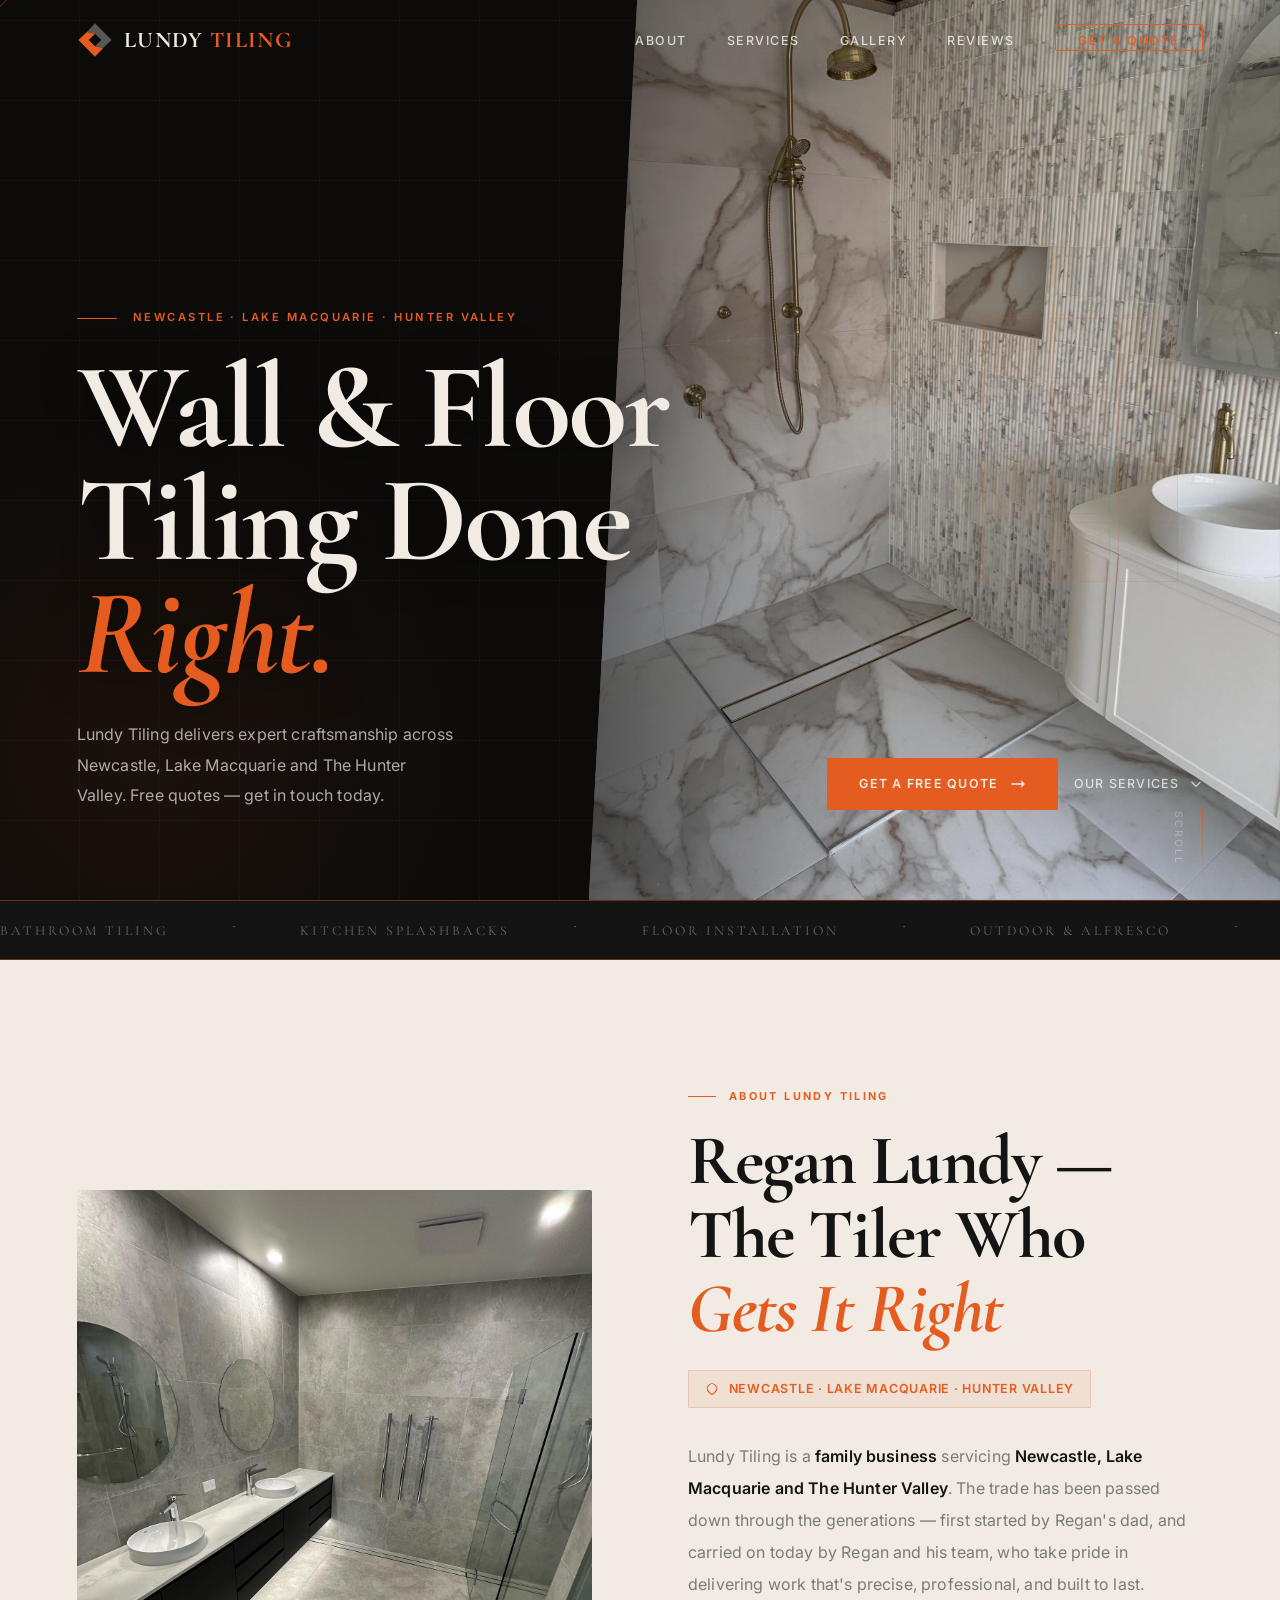
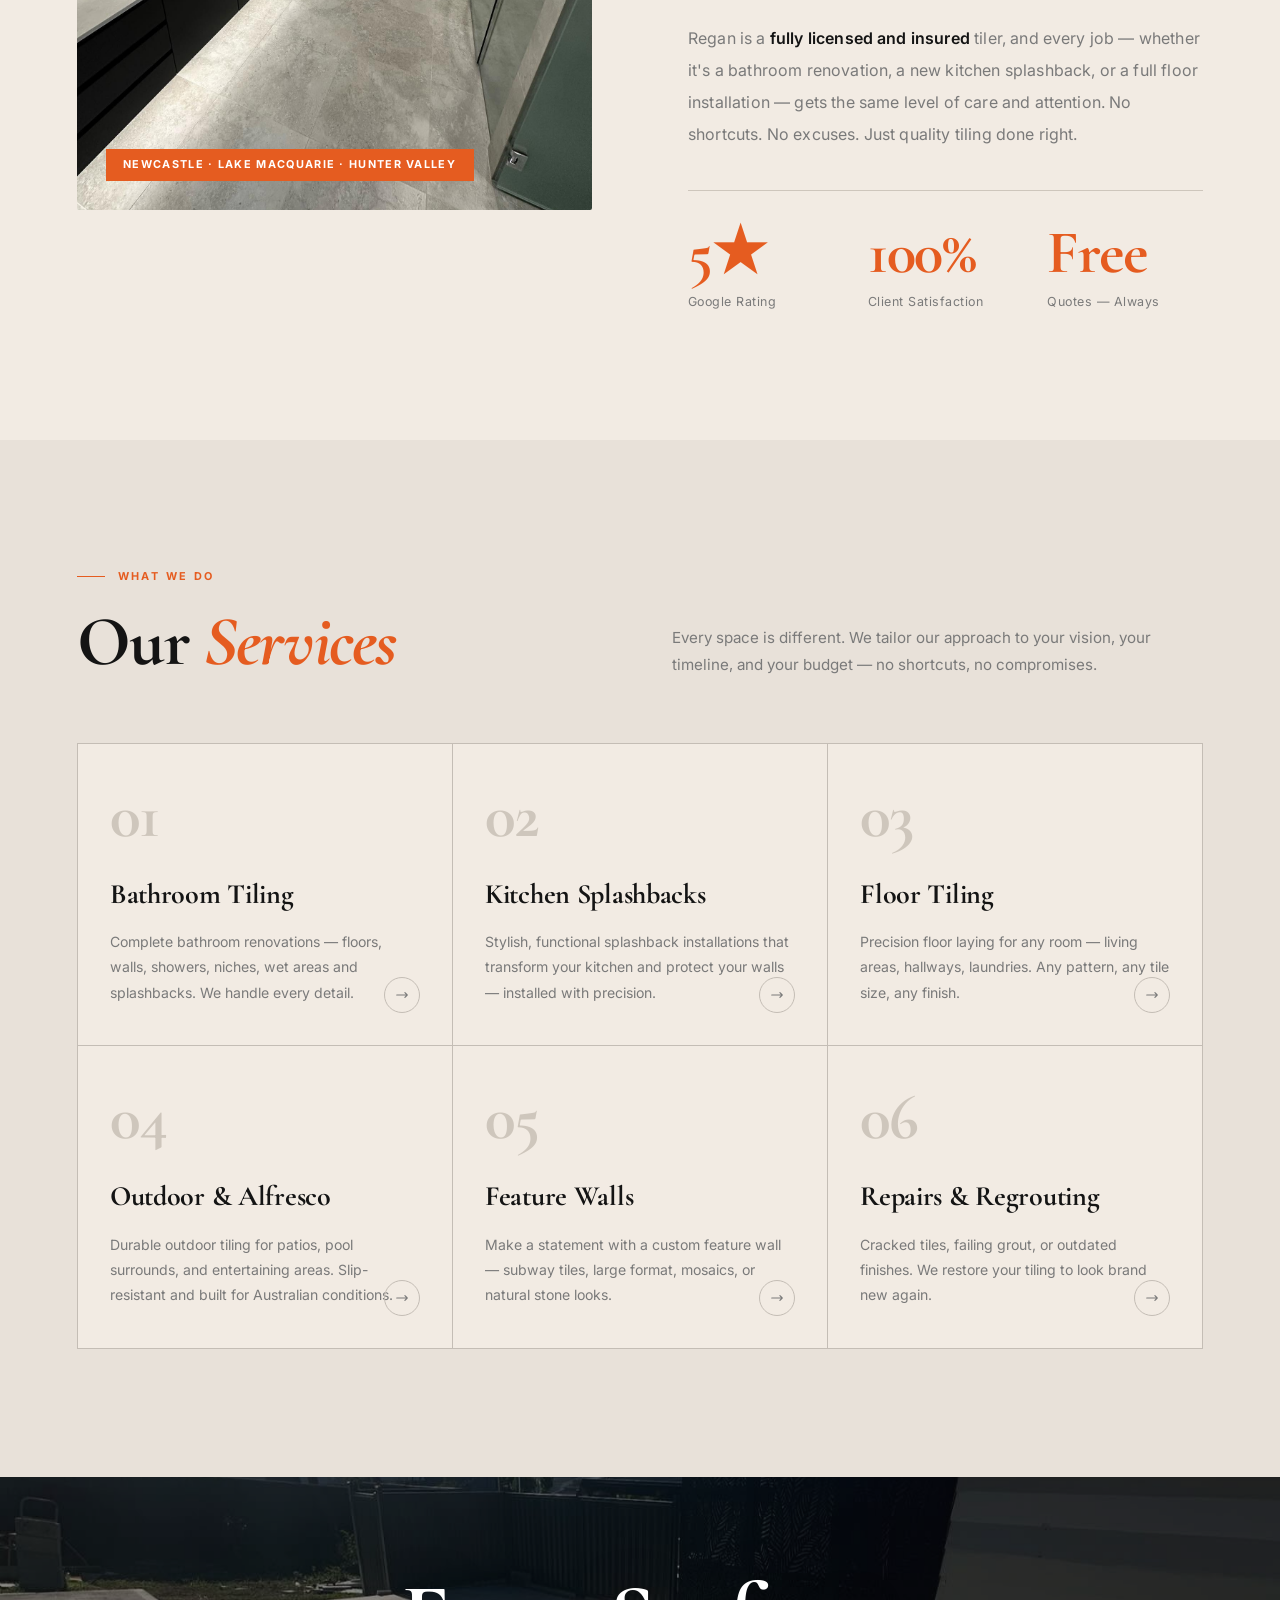
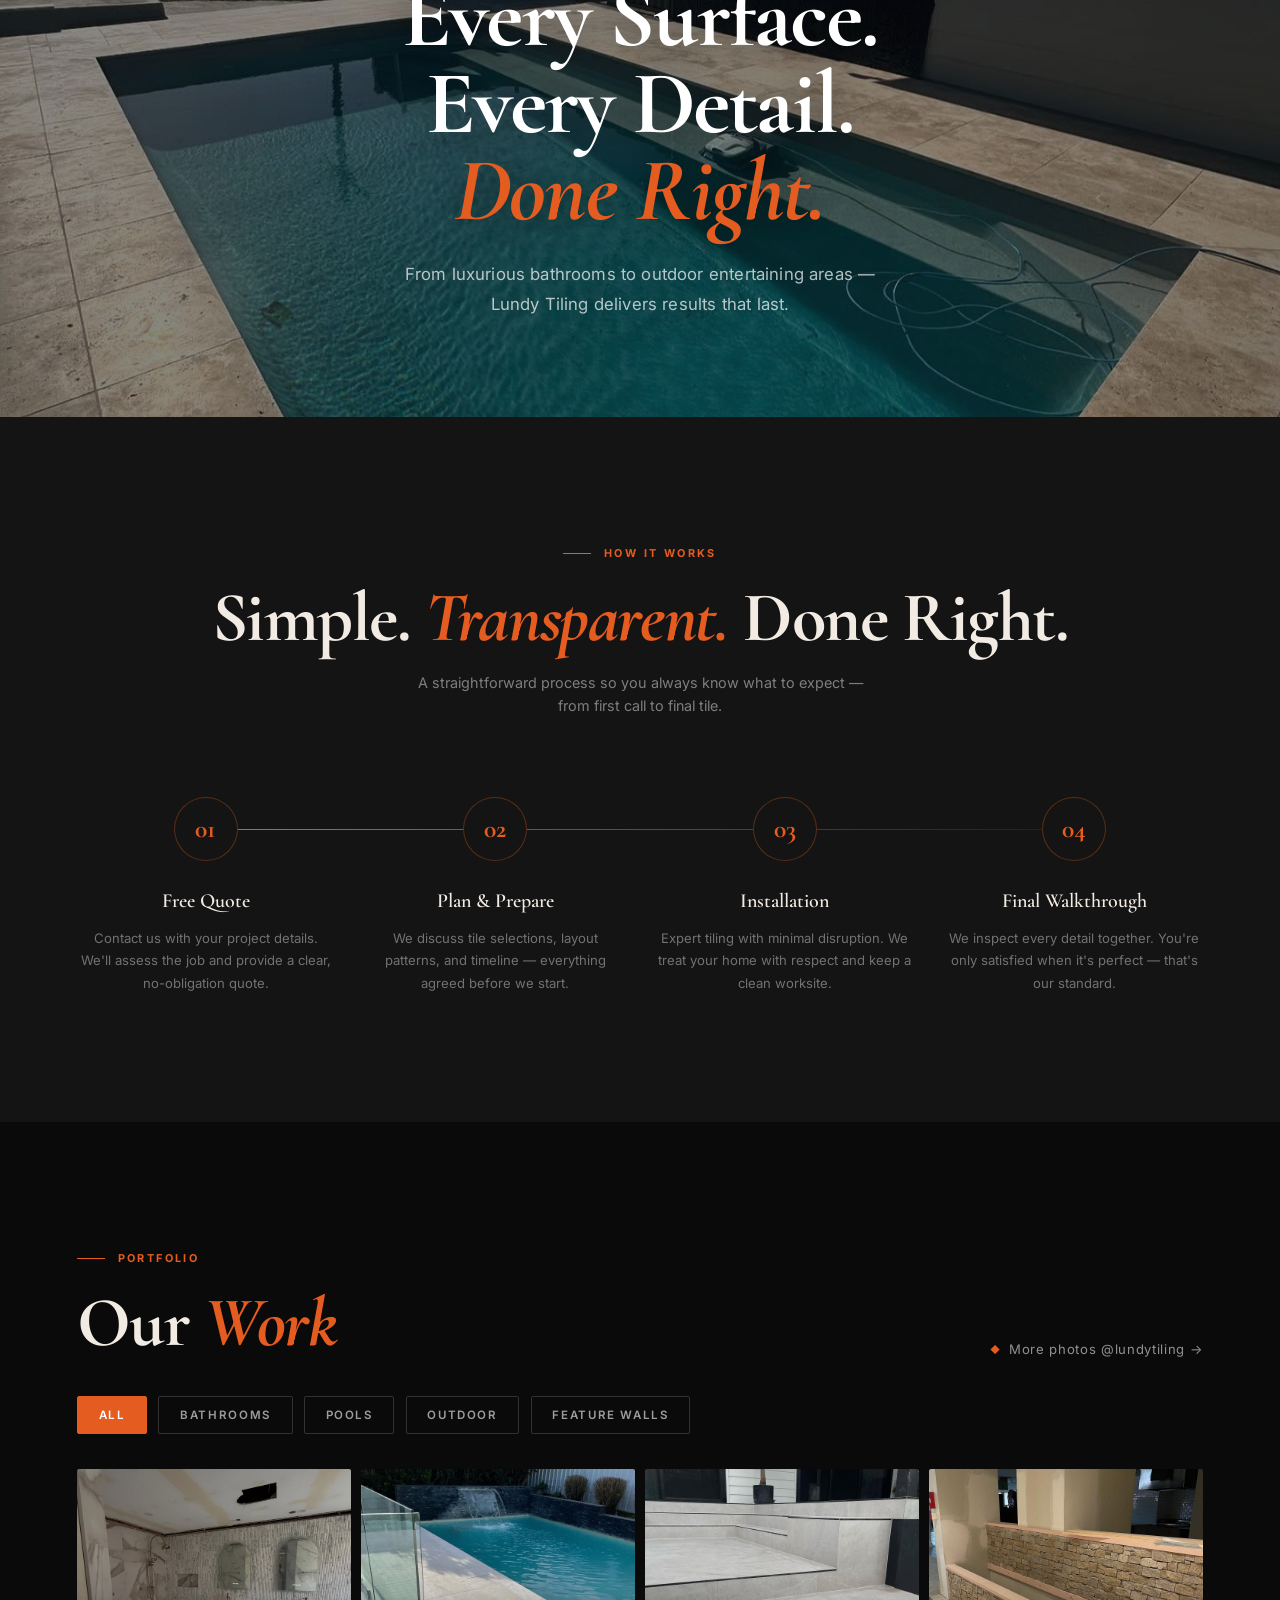
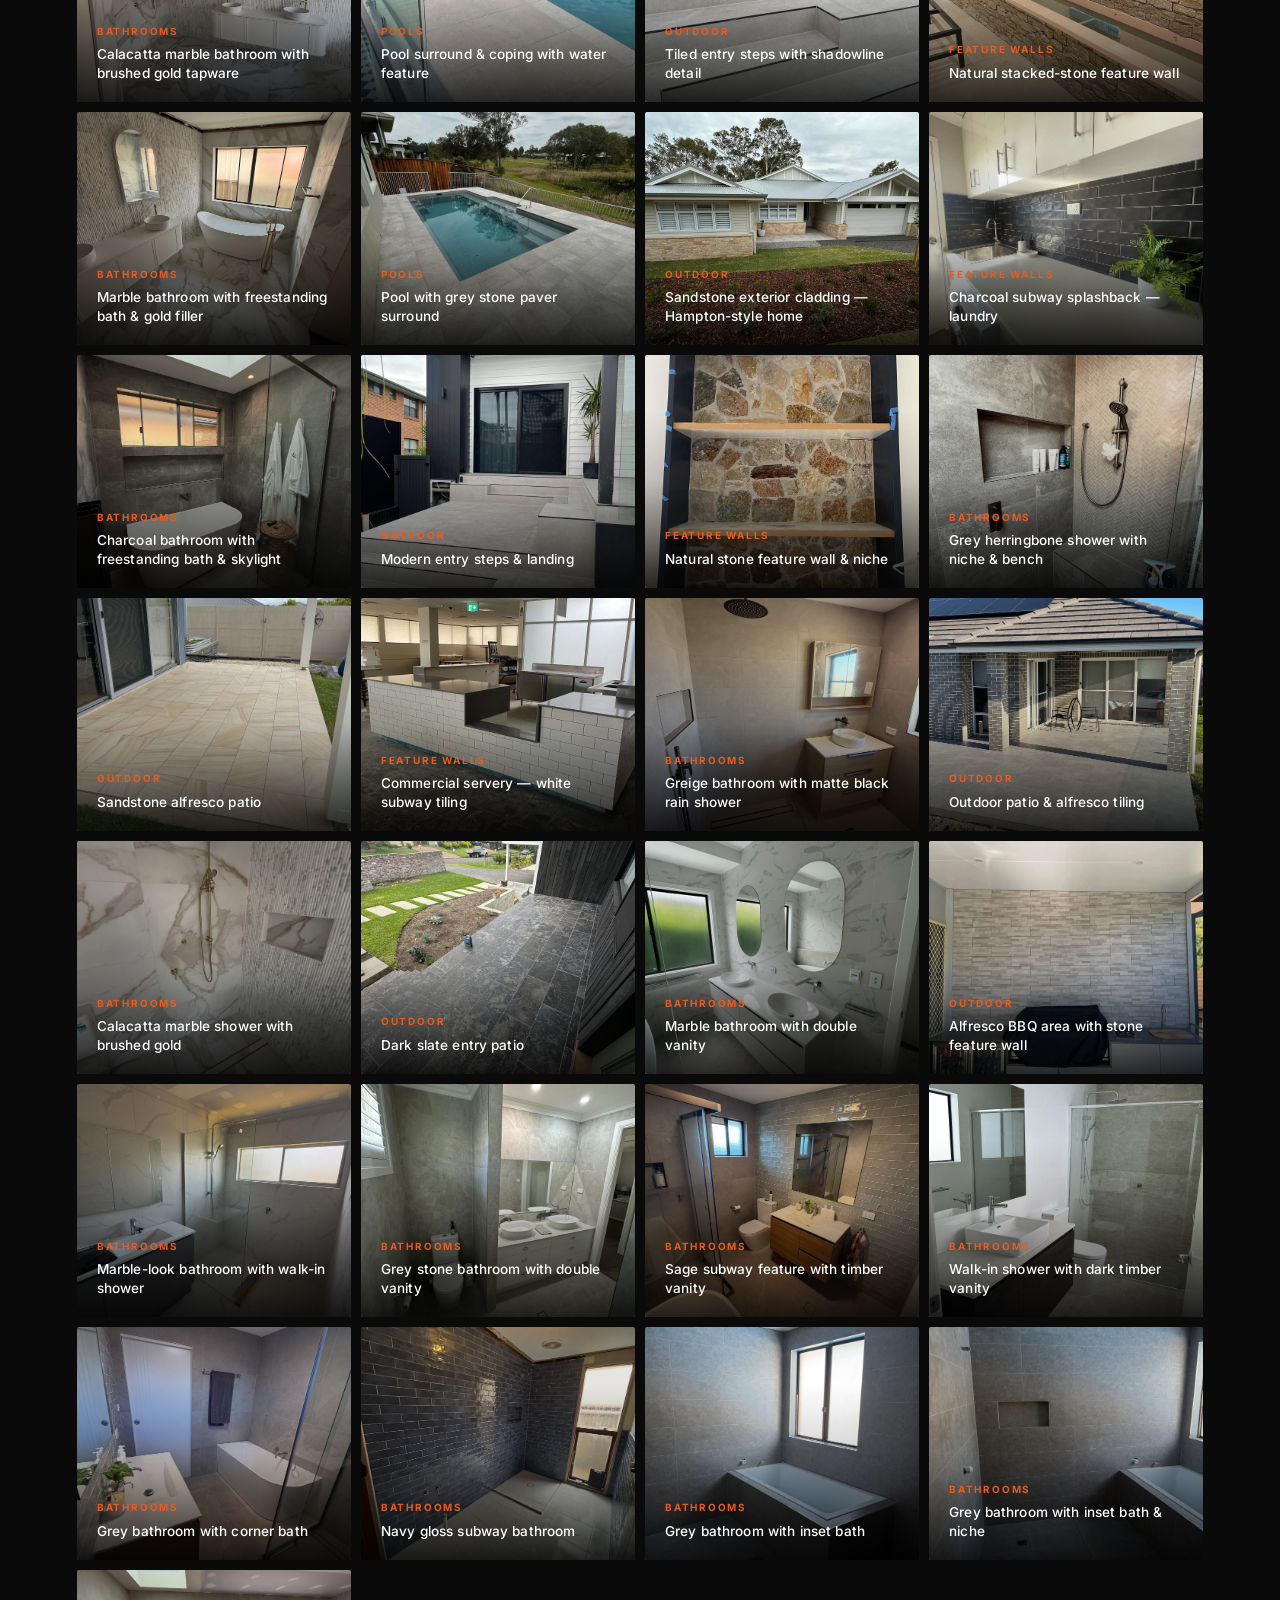
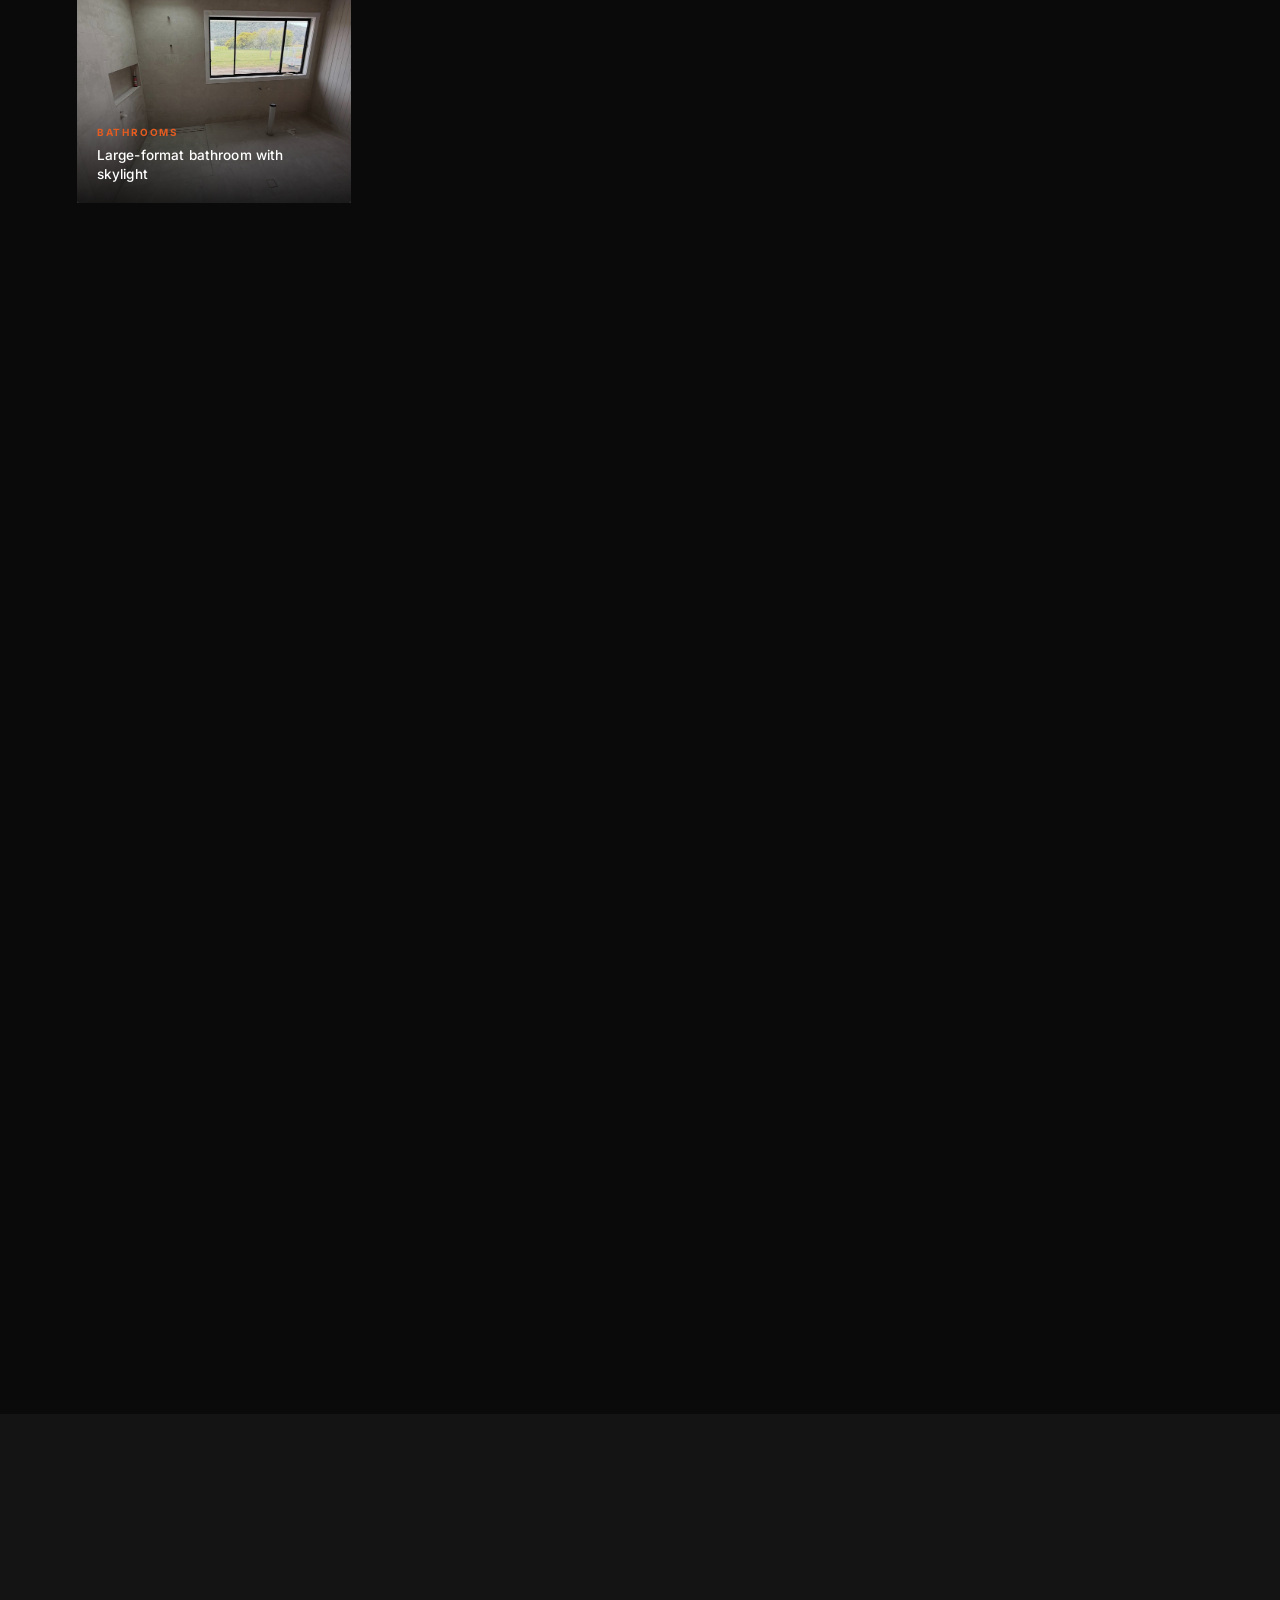
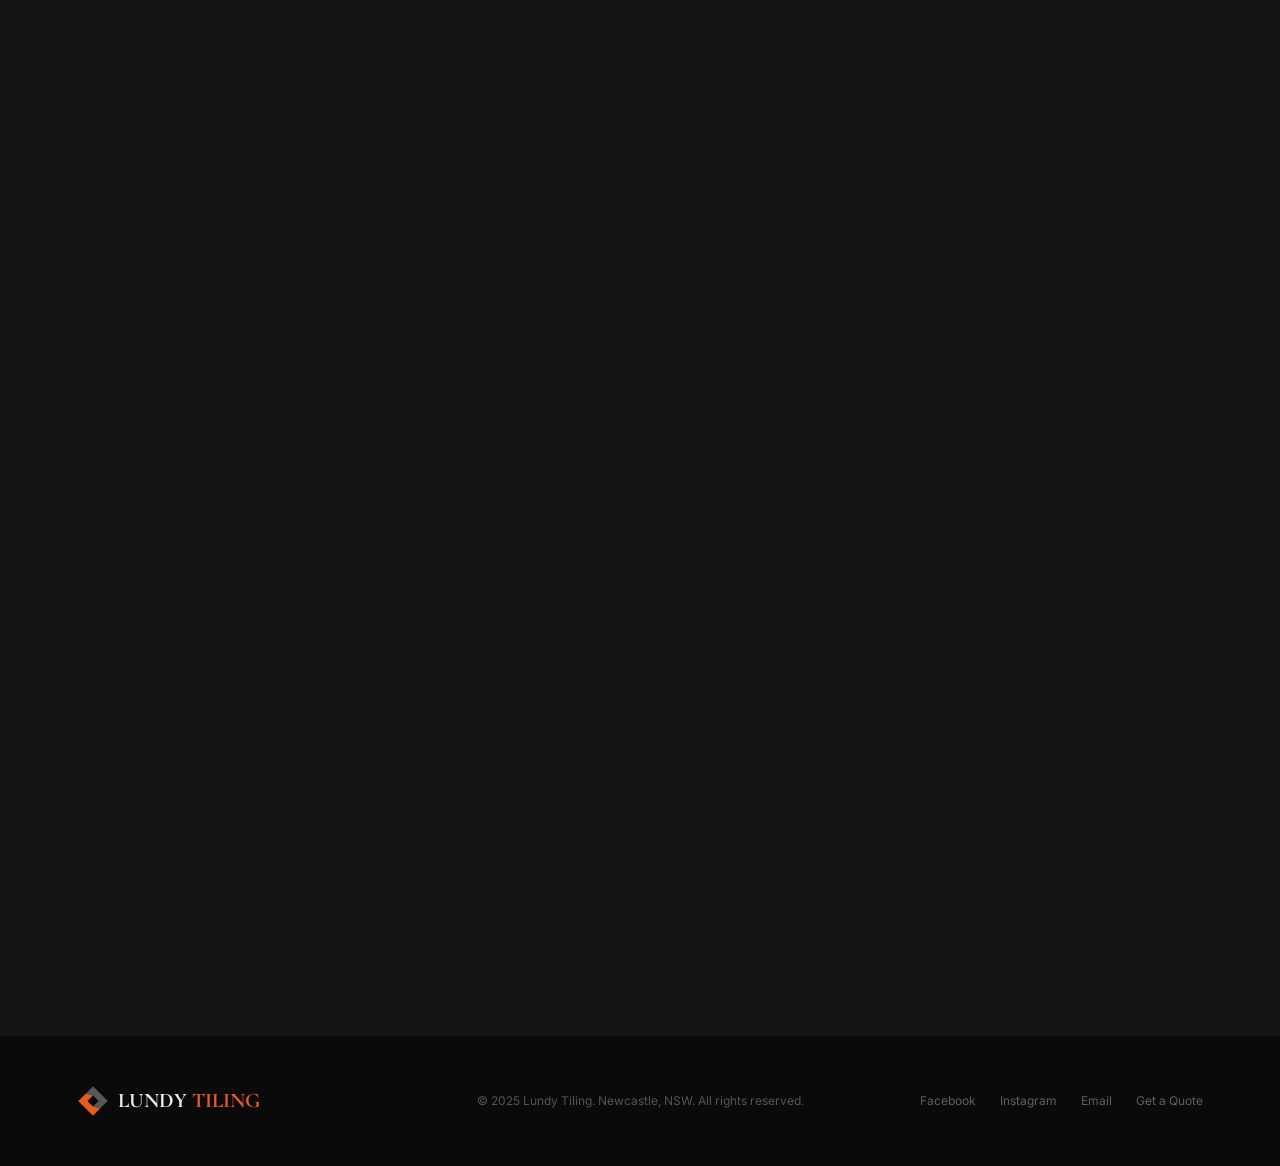
==== commit 2021d538: "Site update: hero crop, About rewrite, new Our Work portfolio + real photos - Hero: crop unfinished " ====
--- a/index.html
+++ b/index.html
@@ -488,120 +488,46 @@
 
     /* ── GALLERY ── */
     #gallery { background: var(--black); padding: 8rem 6%; }
-    .gallery-head { display: flex; justify-content: space-between; align-items: flex-end; gap: 2rem; margin-bottom: 3rem; flex-wrap: wrap; }
-    .gallery-head p { color: rgba(255,255,255,0.4); font-size: 0.85rem; max-width: 320px; line-height: 1.7; }
-    .gallery-grid {
-      display: grid;
-      grid-template-columns: repeat(12, 1fr);
-      grid-auto-rows: 120px; gap: 6px;
-    }
-    .g-item { overflow: hidden; background: var(--mid); position: relative; border-radius: 1px; cursor: pointer; }
-    .g-item img { width: 100%; height: 100%; object-fit: cover; display: block; transition: transform 1s cubic-bezier(.16,1,.3,1), filter 0.6s ease; }
-    .g-item:hover img { transform: scale(1.08); filter: brightness(0.82); }
-    .g-item::before {
-      content: '';
-      position: absolute; inset: 0; z-index: 1;
-      background: linear-gradient(to top, rgba(0,0,0,0.78) 0%, rgba(0,0,0,0.12) 55%, transparent 100%);
-      box-shadow: inset 0 0 0 1px rgba(229,92,32,0.4);
-      opacity: 0;
-      transition: opacity 0.55s ease;
-    }
-    .g-item:hover::before { opacity: 1; }
-    .g-item::after {
-      content: 'VIEW';
-      position: absolute; bottom: 1.4rem; left: 1.6rem; z-index: 2;
-      font-family: 'Inter', sans-serif;
-      font-size: 0.65rem; font-weight: 700; letter-spacing: 0.25em; text-transform: uppercase;
-      color: #fff;
-      border-bottom: 1px solid var(--orange); padding-bottom: 3px;
-      opacity: 0; transform: translateY(10px);
-      transition: opacity 0.45s 0.06s ease, transform 0.55s cubic-bezier(.16,1,.3,1);
-    }
-    .g-item:hover::after { opacity: 1; transform: translateY(0); }
-    .g-ph {
-      width: 100%; height: 100%;
-      display: flex; flex-direction: column; align-items: center; justify-content: center;
-      gap: 0.6rem; color: rgba(255,255,255,0.1);
-      font-size: 0.65rem; letter-spacing: 0.12em; text-transform: uppercase;
-    }
-    .g-ph svg { width: 20px; height: 20px; }
+    .portfolio-head { display: flex; justify-content: space-between; align-items: flex-end; gap: 2rem; margin-bottom: 2.2rem; flex-wrap: wrap; }
+    .portfolio-more {
+      display: inline-flex; align-items: center; gap: 0.5rem;
+      color: rgba(255,255,255,0.55); font-size: 0.82rem; text-decoration: none;
+      letter-spacing: 0.05em; transition: color 0.2s; white-space: nowrap;
+    }
+    .portfolio-more::before { content: '\25C6'; color: var(--orange); font-size: 0.6rem; }
+    .portfolio-more:hover { color: var(--orange); }
+    .portfolio-filters { display: flex; flex-wrap: wrap; gap: 0.7rem; margin-bottom: 2.2rem; }
+    .pf-btn {
+      font-family: 'Inter', sans-serif; font-size: 0.72rem; font-weight: 600;
+      letter-spacing: 0.14em; text-transform: uppercase; cursor: pointer;
+      color: rgba(255,255,255,0.6); background: transparent;
+      border: 1px solid rgba(255,255,255,0.16); border-radius: 2px;
+      padding: 0.7rem 1.3rem; transition: color 0.22s, background 0.22s, border-color 0.22s;
+    }
+    .pf-btn:hover { color: #fff; border-color: rgba(229,92,32,0.55); }
+    .pf-btn.active { background: var(--orange); border-color: var(--orange); color: #fff; }
+    .portfolio-grid { display: grid; grid-template-columns: repeat(4, 1fr); gap: 10px; }
+    .pf-card {
+      position: relative; overflow: hidden; cursor: pointer;
+      border-radius: 2px; aspect-ratio: 4 / 3.4; background: var(--mid);
+      animation: pfIn 0.5s cubic-bezier(.16,1,.3,1) both;
+    }
+    @keyframes pfIn { from { opacity: 0; transform: translateY(12px); } to { opacity: 1; transform: none; } }
+    .pf-card img { width: 100%; height: 100%; object-fit: cover; display: block; transition: transform 1s cubic-bezier(.16,1,.3,1), filter 0.6s ease; }
+    .pf-card:hover img { transform: scale(1.06); filter: brightness(0.72); }
+    .pf-card__ov {
+      position: absolute; inset: 0; z-index: 1; display: flex; flex-direction: column;
+      justify-content: flex-end; padding: 1.25rem;
+      background: linear-gradient(to top, rgba(0,0,0,0.82) 0%, rgba(0,0,0,0.16) 46%, transparent 76%);
+    }
+    .pf-card__cat { font-size: 0.62rem; font-weight: 700; letter-spacing: 0.18em; text-transform: uppercase; color: var(--orange); margin-bottom: 0.35rem; }
+    .pf-card__title { font-family: 'Inter', sans-serif; font-size: 0.85rem; font-weight: 500; color: #fff; line-height: 1.35; letter-spacing: 0.01em; }
     /* Lightbox */
     .lb-overlay { display:none; position:fixed; inset:0; background:rgba(0,0,0,0.95); z-index:9999; align-items:center; justify-content:center; }
     .lb-overlay.active { display:flex; }
     .lb-overlay img { max-width:90vw; max-height:90vh; object-fit:contain; border-radius:2px; }
     .lb-close { position:absolute; top:1.5rem; right:1.5rem; color:#fff; font-size:2rem; cursor:pointer; line-height:1; background:none; border:none; opacity:0.6; transition:opacity 0.2s; }
     .lb-close:hover { opacity:1; }
-    .g-a { grid-column: span 7; grid-row: span 2; }
-    .g-b { grid-column: span 5; grid-row: span 2; }
-    .g-c { grid-column: span 4; grid-row: span 2; }
-    .g-d { grid-column: span 8; grid-row: span 2; }
-    .g-h { grid-column: span 6; grid-row: span 2; }
-    .g-i { grid-column: span 12; grid-row: span 3; position: relative; }
-    .g-commercial-tag {
-      position: absolute; bottom: 1.8rem; left: 1.8rem;
-      background: var(--orange); color: #fff;
-      padding: 0.5rem 1.2rem;
-      font-size: 0.72rem; font-weight: 700; letter-spacing: 0.12em; text-transform: uppercase;
-      z-index: 2;
-    }
-    .gallery-ig {
-      margin-top: 2rem; text-align: center;
-    }
-    .gallery-ig a {
-      display: inline-flex; align-items: center; gap: 0.6rem;
-      color: rgba(255,255,255,0.5); font-size: 0.8rem;
-      text-decoration: none; letter-spacing: 0.08em;
-      transition: color 0.2s;
-    }
-    .gallery-ig a:hover { color: var(--orange); }
-    .gallery-ig svg { width: 16px; height: 16px; }
-    /* ── GALLERY SLIDESHOW ── */
-    .gallery-slideshow-wrap { position: relative; }
-    .gallery-slideshow { position: relative; height: 702px; overflow: hidden; }
-    .gallery-slide {
-      position: absolute; inset: 0;
-      display: grid;
-      grid-template-columns: repeat(12, 1fr);
-      grid-auto-rows: 165px;
-      gap: 14px;
-      opacity: 0; transition: opacity 0.85s cubic-bezier(.16,1,.3,1);
-      pointer-events: none;
-    }
-    .gallery-slide.active { opacity: 1; pointer-events: auto; }
-    .gallery-nav {
-      display: flex; align-items: center; justify-content: center;
-      gap: 0.9rem; padding: 1.4rem 0;
-    }
-    .gallery-dot {
-      width: 7px; height: 7px; border-radius: 50%;
-      background: rgba(255,255,255,0.18); border: none;
-      cursor: pointer; padding: 0; flex-shrink: 0;
-      transition: background 0.25s, transform 0.25s;
-    }
-    .gallery-dot.active { background: var(--orange); transform: scale(1.5); }
-    .gallery-arrow {
-      background: rgba(229,92,32,0.12); color: rgba(255,255,255,0.65);
-      border: 1px solid rgba(229,92,32,0.25);
-      width: 34px; height: 34px; border-radius: 50%;
-      font-size: 1.2rem; line-height: 1; cursor: pointer;
-      display: flex; align-items: center; justify-content: center;
-      transition: background 0.2s, color 0.2s, border-color 0.2s;
-    }
-    .gallery-arrow:hover { background: var(--orange); color: #fff; border-color: var(--orange); }
-    .gallery-permanent { margin-top: 6px; }
-    .gallery-permanent-item {
-      position: relative; overflow: hidden; cursor: pointer;
-      border-radius: 1px; height: 372px; background: var(--mid);
-    }
-    .gallery-permanent-item img { width: 100%; height: 100%; object-fit: cover; display: block; transition: transform 1s cubic-bezier(.16,1,.3,1), filter 0.6s ease; }
-    .gallery-permanent-item:hover img { transform: scale(1.04); filter: brightness(0.85); }
-    .gallery-permanent-item::before {
-      content: ''; position: absolute; inset: 0; z-index: 1;
-      background: linear-gradient(to top, rgba(0,0,0,0.72) 0%, rgba(0,0,0,0.1) 50%, transparent 100%);
-      box-shadow: inset 0 0 0 1px rgba(229,92,32,0.35);
-      opacity: 0; transition: opacity 0.5s ease;
-    }
-    .gallery-permanent-item:hover::before { opacity: 1; }
 
     /* ── TESTIMONIALS ── */
     #testimonials { background: var(--cream); }
@@ -807,18 +733,13 @@
       .nav-links { display: none; flex-direction: column; position: absolute; top: 64px; left: 0; right: 0; background: var(--black); padding: 2rem 6%; gap: 1.5rem; border-bottom: 1px solid rgba(217,92,26,0.15); }
       .nav-links.open { display: flex; }
       .hamburger { display: flex; }
-      .about-grid, .why-wrap, .contact-wrap { grid-template-columns: 1fr; gap: 3rem; }
+      .about-grid, .contact-wrap { grid-template-columns: 1fr; gap: 3rem; }
       .services-head { grid-template-columns: 1fr; gap: 1.5rem; }
       .services-grid { grid-template-columns: 1fr 1fr; }
       .process-steps { grid-template-columns: 1fr 1fr; }
       .process-steps::before { display: none; }
       .testi-grid { grid-template-columns: 1fr; }
-      .gallery-grid { grid-template-columns: repeat(4, 1fr); grid-auto-rows: 160px; }
-      .g-a,.g-b,.g-c,.g-d,.g-h { grid-column: span 2; grid-row: span 2; }
-      .g-i { grid-column: 1 / -1; grid-row: span 3; }
-      .gallery-slideshow { height: 682px; }
-      .gallery-slide { grid-template-columns: repeat(4, 1fr); grid-auto-rows: 160px; }
-      .gallery-permanent-item { height: 492px; }
+      .portfolio-grid { grid-template-columns: repeat(2, 1fr); }
       footer { grid-template-columns: 1fr; text-align: center; }
       .footer-links { justify-content: center; }
       .hero-geo { display: none; }
@@ -828,6 +749,7 @@
       .section { padding: 5rem 5%; }
       nav { padding: 0 5%; }
       .services-grid { grid-template-columns: 1fr; }
+      .portfolio-grid { grid-template-columns: 1fr; }
       .form-row { grid-template-columns: 1fr; }
       .hero-content h1 { font-size: 3rem; }
       .hero-content { padding: 0 0 5rem; }
@@ -946,8 +868,8 @@
         <svg fill="none" viewBox="0 0 24 24" stroke="currentColor"><path stroke-linecap="round" stroke-linejoin="round" stroke-width="2" d="M17.657 16.657L13.414 20.9a1.998 1.998 0 01-2.827 0l-4.244-4.243a8 8 0 1111.314 0z"/></svg>
         Newcastle · Lake Macquarie · Hunter Valley
       </div>
-      <p>Lundy Tiling is a locally run tiling business servicing <strong>Newcastle, Lake Macquarie and The Hunter Valley</strong>. Regan takes pride in delivering work that's precise, professional, and built to last.</p>
-      <p>Whether it's a bathroom renovation, a new kitchen splashback, or a full floor installation — every job gets the same level of care and attention. No shortcuts. No excuses. Just quality tiling done right.</p>
+      <p>Lundy Tiling is a <strong>family business</strong> servicing <strong>Newcastle, Lake Macquarie and The Hunter Valley</strong>. The trade has been passed down through the generations — first started by Regan's dad, and carried on today by Regan and his team, who take pride in delivering work that's precise, professional, and built to last.</p>
+      <p>Regan is a <strong>fully licensed and insured</strong> tiler, and every job — whether it's a bathroom renovation, a new kitchen splashback, or a full floor installation — gets the same level of care and attention. No shortcuts. No excuses. Just quality tiling done right.</p>
       <div class="about-stats">
         <div>
           <div class="stat-val">5★</div>
@@ -1057,85 +979,24 @@
 
 <!-- ── GALLERY ── -->
 <section id="gallery">
-  <div class="gallery-head">
+  <div class="portfolio-head reveal">
     <div>
-      <div class="label">Our Work</div>
-      <h2 class="h2 light">Photo <em>Gallery</em></h2>
-    </div>
-    <p>Every project in this gallery is a Lundy Tiling original — residential &amp; commercial work across Newcastle, Lake Macquarie &amp; The Hunter Valley.</p>
-  </div>
-  <div class="gallery-slideshow-wrap">
-    <div class="gallery-slideshow">
-      <div class="gallery-slide active">
-        <div class="g-item g-a" onclick="openLb('photos/15-marble-luxury-bathroom.jpg')"><img src="photos/15-marble-luxury-bathroom.jpg" alt="Marble luxury bathroom with golden sunset" loading="lazy"></div>
-        <div class="g-item g-b" onclick="openLb('photos/34-sandstone-alfresco-patio.jpg')"><img src="photos/34-sandstone-alfresco-patio.jpg" alt="Warm sandstone alfresco patio tiling" loading="lazy"></div>
-        <div class="g-item g-b" onclick="openLb('photos/16-marble-shower-brass.jpg')"><img src="photos/16-marble-shower-brass.jpg" alt="Marble shower with brass fixtures" loading="lazy"></div>
-        <div class="g-item g-a" onclick="openLb('photos/17-dark-bathroom-skylight.jpg')"><img src="photos/17-dark-bathroom-skylight.jpg" alt="Dark stone bathroom with skylight" loading="lazy"></div>
-      </div>
-      <div class="gallery-slide">
-        <div class="g-item g-a" onclick="openLb('photos/37-new-home-patio-alfresco.jpg')"><img src="photos/37-new-home-patio-alfresco.jpg" alt="New home alfresco patio with grey tiles" loading="lazy"></div>
-        <div class="g-item g-b" onclick="openLb('photos/14-grey-ensuite-double-vanity.jpg')"><img src="photos/14-grey-ensuite-double-vanity.jpg" alt="Grey ensuite with double vanity" loading="lazy"></div>
-        <div class="g-item g-b" onclick="openLb('photos/10-grey-terrazzo-bathroom.jpg')"><img src="photos/10-grey-terrazzo-bathroom.jpg" alt="Grey terrazzo bathroom" loading="lazy"></div>
-        <div class="g-item g-a" onclick="openLb('photos/06-white-bathroom.jpg')"><img src="photos/06-white-bathroom.jpg" alt="Modern white bathroom with arch mirror" loading="lazy"></div>
-      </div>
-      <div class="gallery-slide">
-        <div class="g-item g-a" onclick="openLb('photos/13-pool-travertine-sunny.jpg')"><img src="photos/13-pool-travertine-sunny.jpg" alt="Pool with travertine tile surrounds" loading="lazy"></div>
-        <div class="g-item g-b" onclick="openLb('photos/11-exterior-stone-house.jpg')"><img src="photos/11-exterior-stone-house.jpg" alt="House exterior with stone cladding" loading="lazy"></div>
-        <div class="g-item g-b" onclick="openLb('photos/21-alfresco-bbq-wall.jpg')"><img src="photos/21-alfresco-bbq-wall.jpg" alt="Alfresco outdoor entertaining area" loading="lazy"></div>
-        <div class="g-item g-a" onclick="openLb('photos/40-grey-bath-subway-feature.jpg')"><img src="photos/40-grey-bath-subway-feature.jpg" alt="Grey bathroom with dark subway feature wall" loading="lazy"></div>
-      </div>
-      <div class="gallery-slide">
-        <div class="g-item g-a" onclick="openLb('photos/08-fireplace-wall.jpg')"><img src="photos/08-fireplace-wall.jpg" alt="Black feature wall with fireplace" loading="lazy"></div>
-        <div class="g-item g-b" onclick="openLb('photos/19-exterior-stairs.jpg')"><img src="photos/19-exterior-stairs.jpg" alt="Premium tiled exterior stairs" loading="lazy"></div>
-        <div class="g-item g-b" onclick="openLb('photos/12-timber-vanity-bathroom.jpg')"><img src="photos/12-timber-vanity-bathroom.jpg" alt="White bathroom with timber vanity" loading="lazy"></div>
-        <div class="g-item g-a" onclick="openLb('photos/38-greige-rain-shower.jpg')"><img src="photos/38-greige-rain-shower.jpg" alt="Greige bathroom with matte black rain shower" loading="lazy"></div>
-      </div>
-      <div class="gallery-slide">
-        <div class="g-item g-a" onclick="openLb('photos/22-pool-travertine-waterfall.jpg')"><img src="photos/22-pool-travertine-waterfall.jpg" alt="Pool with travertine surround and waterfall wall" loading="lazy"></div>
-        <div class="g-item g-b" onclick="openLb('photos/23-white-marble-double-vanity.jpg')"><img src="photos/23-white-marble-double-vanity.jpg" alt="White Calacatta marble bathroom double vanity" loading="lazy"></div>
-        <div class="g-item g-b" onclick="openLb('photos/24-luxury-marble-brass-bathroom.jpg')"><img src="photos/24-luxury-marble-brass-bathroom.jpg" alt="Luxury marble bathroom with brass fixtures" loading="lazy"></div>
-        <div class="g-item g-a" onclick="openLb('photos/35-grey-herringbone-shower.jpg')"><img src="photos/35-grey-herringbone-shower.jpg" alt="Grey herringbone feature shower with niche" loading="lazy"></div>
-      </div>
-      <div class="gallery-slide">
-        <div class="g-item g-a" onclick="openLb('photos/26-marble-steps-close.jpg')"><img src="photos/26-marble-steps-close.jpg" alt="Architectural grey marble tiled steps" loading="lazy"></div>
-        <div class="g-item g-b" onclick="openLb('photos/36-grey-bathroom-dark-vanity.jpg')"><img src="photos/36-grey-bathroom-dark-vanity.jpg" alt="Grey bathroom with dark timber vanity" loading="lazy"></div>
-        <div class="g-item g-b" onclick="openLb('photos/28-grey-bath-freestanding.jpg')"><img src="photos/28-grey-bath-freestanding.jpg" alt="Grey tiled bathroom with freestanding bath" loading="lazy"></div>
-        <div class="g-item g-a" onclick="openLb('photos/29-sage-subway-bathroom.jpg')"><img src="photos/29-sage-subway-bathroom.jpg" alt="Sage green subway tiles with timber vanity" loading="lazy"></div>
-      </div>
-      <div class="gallery-slide">
-        <div class="g-item g-a" onclick="openLb('photos/30-pool-grey-pavers.jpg')"><img src="photos/30-pool-grey-pavers.jpg" alt="Pool area with large grey pavers" loading="lazy"></div>
-        <div class="g-item g-b" onclick="openLb('photos/31-dark-subway-laundry.jpg')"><img src="photos/31-dark-subway-laundry.jpg" alt="Dark glossy subway tiles laundry" loading="lazy"></div>
-        <div class="g-item g-b" onclick="openLb('photos/39-commercial-white-subway-kitchen.jpg')"><img src="photos/39-commercial-white-subway-kitchen.jpg" alt="Commercial kitchen with white subway tiles" loading="lazy"></div>
-        <div class="g-item g-a" onclick="openLb('photos/33-black-slate-balcony.jpg')"><img src="photos/33-black-slate-balcony.jpg" alt="Black slate tiles on modern balcony" loading="lazy"></div>
-      </div>
-    </div>
-    <div class="gallery-nav">
-      <button class="gallery-arrow" id="galleryPrev" aria-label="Previous">&#8249;</button>
-      <button class="gallery-dot active" data-slide="0" aria-label="Slide 1"></button>
-      <button class="gallery-dot" data-slide="1" aria-label="Slide 2"></button>
-      <button class="gallery-dot" data-slide="2" aria-label="Slide 3"></button>
-      <button class="gallery-dot" data-slide="3" aria-label="Slide 4"></button>
-      <button class="gallery-dot" data-slide="4" aria-label="Slide 5"></button>
-      <button class="gallery-dot" data-slide="5" aria-label="Slide 6"></button>
-      <button class="gallery-dot" data-slide="6" aria-label="Slide 7"></button>
-      <button class="gallery-arrow" id="galleryNext" aria-label="Next">&#8250;</button>
-    </div>
-  </div>
-  <div class="gallery-permanent">
-    <div class="gallery-permanent-item" onclick="openLb('photos/09-commercial-bar.jpg')">
-      <img src="photos/09-commercial-bar.jpg" alt="Commercial bar tiling — dark marble" loading="lazy">
-      <div class="g-commercial-tag">Commercial &amp; Hospitality Work</div>
-    </div>
-  </div>
+      <div class="label">Portfolio</div>
+      <h2 class="h2 light">Our <em>Work</em></h2>
+    </div>
+    <a class="portfolio-more" href="https://www.instagram.com/lundytiling/" target="_blank" rel="noopener">More photos @lundytiling &rarr;</a>
+  </div>
+  <div class="portfolio-filters" id="portfolioFilters">
+    <button class="pf-btn active" type="button" data-cat="all">All</button>
+    <button class="pf-btn" type="button" data-cat="bathrooms">Bathrooms</button>
+    <button class="pf-btn" type="button" data-cat="pools">Pools</button>
+    <button class="pf-btn" type="button" data-cat="outdoor">Outdoor</button>
+    <button class="pf-btn" type="button" data-cat="feature">Feature Walls</button>
+  </div>
+  <div class="portfolio-grid" id="portfolioGrid"></div>
   <div id="lbOverlay" class="lb-overlay" onclick="closeLb()">
     <button class="lb-close" onclick="closeLb()">&times;</button>
     <img id="lbImg" src="" alt="">
-  </div>
-  <div class="gallery-ig">
-    <a href="https://www.instagram.com/lundytiling/" target="_blank" rel="noopener">
-      <svg viewBox="0 0 24 24" fill="currentColor"><rect x="2" y="2" width="20" height="20" rx="5" ry="5" fill="none" stroke="currentColor" stroke-width="1.5"/><circle cx="12" cy="12" r="4" fill="none" stroke="currentColor" stroke-width="1.5"/><circle cx="17.5" cy="6.5" r="1" fill="currentColor"/></svg>
-      Follow @lundytiling for the latest completed projects
-    </a>
   </div>
 </section>
 
@@ -1187,68 +1048,13 @@
   </div>
 </section>
 
-<!-- ── WHY ── -->
-<section id="why" class="section" style="background:var(--white);">
-  <div class="why-wrap">
-    <div class="why-panel reveal-left">
-      <div class="why-panel-photo">
-        <img src="photos/07-stone-bathroom.jpg" alt="Premium stone bathroom by Lundy Tiling">
-      </div>
-      <div class="why-stat-grid">
-        <div class="why-stat-item">
-          <div class="why-stat-num">NSW</div>
-          <div class="why-stat-label">Licensed & Insured Tiler</div>
-        </div>
-        <div class="why-stat-item">
-          <div class="why-stat-num">3</div>
-          <div class="why-stat-label">Regions Serviced</div>
-        </div>
-        <div class="why-stat-item">
-          <div class="why-stat-num">$0</div>
-          <div class="why-stat-label">Cost for a Quote</div>
-        </div>
-        <div class="why-stat-item">
-          <div class="why-stat-num">100%</div>
-          <div class="why-stat-label">Client Satisfaction Rate</div>
-        </div>
-      </div>
-      <div class="why-panel-footer">
-        Servicing Newcastle, Lake Macquarie &amp; The Hunter Valley — local knowledge, local service, local standards.
-      </div>
-    </div>
-    <div class="why-text reveal-right">
-      <div class="label">Why Choose Us</div>
-      <h2 class="h2">Skill. Integrity.<br /><em>Guaranteed.</em></h2>
-      <p>We know you have options — here's why homeowners across the Hunter keep choosing Lundy Tiling.</p>
-      <div class="why-list">
-        <div class="why-item">
-          <div class="why-num">01</div>
-          <div><h4>Licensed &amp; Fully Insured</h4><p>All work is carried out to Australian standards — fully licensed and insured for your peace of mind.</p></div>
-        </div>
-        <div class="why-item">
-          <div class="why-num">02</div>
-          <div><h4>Attention to Detail</h4><p>Perfect grout lines, level surfaces, clean edges. Experience and knowledge far beyond his age — client's words, not ours.</p></div>
-        </div>
-        <div class="why-item">
-          <div class="why-num">03</div>
-          <div><h4>Free, Transparent Quotes</h4><p>No hidden costs, no bill shock. Get in touch for a free quote — always clear, always honest.</p></div>
-        </div>
-        <div class="why-item">
-          <div class="why-num">04</div>
-          <div><h4>Local to the Hunter</h4><p>Based locally — fast response times, no travel delays, and genuine care for the community we work in.</p></div>
-        </div>
-      </div>
-    </div>
-  </div>
-</section>
-
 <!-- ── CONTACT ── -->
 <section id="contact" class="section">
   <div class="contact-wrap">
     <div class="contact-info reveal-left">
       <div class="label">Get In Touch</div>
       <h2 class="h2 light">Start Your<br /><em>Project Today</em></h2>
-      <p>Fill in the form for a free, no-obligation quote. Or reach out directly — Regan is always happy to talk through your project.</p>
+      <p>Fill in the form for a free, no-obligation quote. Or reach out directly — Regan and his team are always happy to talk through your project.</p>
       <div class="contact-details">
         <div class="c-item">
           <div class="c-icon"><svg fill="none" viewBox="0 0 24 24" stroke="currentColor"><path stroke-linecap="round" stroke-linejoin="round" stroke-width="2" d="M3 8l7.89 5.26a2 2 0 002.22 0L21 8M5 19h14a2 2 0 002-2V7a2 2 0 00-2-2H5a2 2 0 00-2 2v10a2 2 0 002 2z"/></svg></div>
@@ -1270,7 +1076,7 @@
     </div>
     <div class="contact-form reveal-right">
       <div class="form-title">Request a Free Quote</div>
-      <p class="form-subtitle">Fill in your details below — Regan will get back to you within 24 hours with a clear, no-obligation quote.</p>
+      <p class="form-subtitle">Fill in your details below — Regan and his team will get back to you within 24 hours with a clear, no-obligation quote.</p>
       <div class="form-row">
         <div class="fg"><label>First Name</label><input type="text" placeholder="John" /></div>
         <div class="fg"><label>Last Name</label><input type="text" placeholder="Smith" /></div>
@@ -1310,7 +1116,7 @@
         <textarea placeholder="Describe the space, approximate size, tile preferences, any inspiration..."></textarea>
       </div>
       <div class="fg">
-        <label>Project Photos <span style="font-weight:400;color:var(--grey);">— optional, helps Regan quote accurately</span></label>
+        <label>Project Photos <span style="font-weight:400;color:var(--grey);">— optional, helps Regan and his team quote accurately</span></label>
         <div class="file-drop" id="fileDrop">
           <input type="file" id="photoUpload" accept="image/*" multiple onchange="handleFiles(this)">
           <svg class="file-drop-icon" fill="none" viewBox="0 0 24 24" stroke="currentColor"><path stroke-linecap="round" stroke-linejoin="round" stroke-width="1.5" d="M4 16l4.586-4.586a2 2 0 012.828 0L16 16m-2-2l1.586-1.586a2 2 0 012.828 0L20 14m-6-6h.01M6 20h12a2 2 0 002-2V6a2 2 0 00-2-2H6a2 2 0 00-2 2v12a2 2 0 002 2z"/></svg>
@@ -1385,7 +1191,7 @@
     smoke.style.left = sx + 'px'; smoke.style.top = sy + 'px';
     requestAnimationFrame(move);
   })();
-  document.querySelectorAll('a, button, .service-card, .testi-card, .why-item, .g-item').forEach(el => {
+  document.querySelectorAll('a, button, .service-card, .testi-card, .pf-card').forEach(el => {
     el.addEventListener('mouseenter', () => { tile.classList.add('big'); smoke.classList.add('big'); });
     el.addEventListener('mouseleave', () => { tile.classList.remove('big'); smoke.classList.remove('big'); });
   });
@@ -1453,24 +1259,64 @@
   }, { threshold: 0.5 });
   document.querySelectorAll('[data-count]').forEach(el => cObs.observe(el));
 
-  // Gallery slideshow
+  // ── PORTFOLIO ──
   (function() {
-    const slides = document.querySelectorAll('.gallery-slide');
-    const dots = document.querySelectorAll('.gallery-dot');
-    let current = 0, timer;
-    function goTo(n) {
-      slides[current].classList.remove('active');
-      dots[current].classList.remove('active');
-      current = ((n % slides.length) + slides.length) % slides.length;
-      slides[current].classList.add('active');
-      dots[current].classList.add('active');
-      clearInterval(timer);
-      timer = setInterval(() => goTo(current + 1), 5000);
-    }
-    dots.forEach((dot, i) => dot.addEventListener('click', () => goTo(i)));
-    document.getElementById('galleryPrev').addEventListener('click', () => goTo(current - 1));
-    document.getElementById('galleryNext').addEventListener('click', () => goTo(current + 1));
-    timer = setInterval(() => goTo(current + 1), 5000);
+    const PROJECTS = [
+      ['545398453_18118495084503155_2822056156377531721_n.jpg','bathrooms','Calacatta marble bathroom with brushed gold tapware'],
+      ['472581889_1673653406547337_6256540828035400979_n.jpg','pools','Pool surround & coping with water feature'],
+      ['472313281_1673662793213065_3039376232796878258_n.jpg','outdoor','Tiled entry steps with shadowline detail'],
+      ['472311974_1673634639882547_8680875521525149879_n.jpg','feature','Natural stacked-stone feature wall'],
+      ['546582429_18118495066503155_9065424236097016845_n.jpg','bathrooms','Marble bathroom with freestanding bath & gold filler'],
+      ['472720312_1675200403059304_6734869596136761090_n.jpg','pools','Pool with grey stone paver surround'],
+      ['481310116_1328534801478808_7935848950865557028_n.jpg','outdoor','Sandstone exterior cladding — Hampton-style home'],
+      ['198166537_892349618011057_5805177686323768390_n.jpg','feature','Charcoal subway splashback — laundry'],
+      ['609242913_18130750162503155_2400235091517318426_n.jpg','bathrooms','Charcoal bathroom with freestanding bath & skylight'],
+      ['472314257_1673662873213057_1570446950856305554_n.jpg','outdoor','Modern entry steps & landing'],
+      ['472446693_1673085016604176_3390216572233916554_n.jpg','feature','Natural stone feature wall & niche'],
+      ['608832362_18130750186503155_5765254541057286256_n.jpg','bathrooms','Grey herringbone shower with niche & bench'],
+      ['480239214_1316381132694175_8759661565074440958_n.jpg','outdoor','Sandstone alfresco patio'],
+      ['472311266_1673634483215896_5670752839276125186_n.jpg','feature','Commercial servery — white subway tiling'],
+      ['609256945_18130750285503155_8015774844088847097_n.jpg','bathrooms','Greige bathroom with matte black rain shower'],
+      ['472279681_1673662246546453_98906811783724126_n.jpg','outdoor','Outdoor patio & alfresco tiling'],
+      ['609935781_18130750276503155_988176323626673667_n.jpg','bathrooms','Calacatta marble shower with brushed gold'],
+      ['482203221_1330531711279117_2990799100579214710_n.jpg','outdoor','Dark slate entry patio'],
+      ['480300393_1315798266085795_8887994703206542029_n.jpg','bathrooms','Marble bathroom with double vanity'],
+      ['180583698_872176823361670_2981245636632072687_n.jpg','outdoor','Alfresco BBQ area with stone feature wall'],
+      ['608400799_18130750297503155_249484511090735272_n.jpg','bathrooms','Marble-look bathroom with walk-in shower'],
+      ['482073750_1329978434667778_5534513280224159913_n.jpg','bathrooms','Grey stone bathroom with double vanity'],
+      ['609552398_18130750213503155_1741490282391049184_n.jpg','bathrooms','Sage subway feature with timber vanity'],
+      ['480361964_1317744169224538_1782593596531017926_n.jpg','bathrooms','Walk-in shower with dark timber vanity'],
+      ['609239830_18130750204503155_621232142304293733_n.jpg','bathrooms','Grey bathroom with corner bath'],
+      ['608851930_18130750243503155_1844681775372887328_n.jpg','bathrooms','Navy gloss subway bathroom'],
+      ['607805228_18130750225503155_4421532371754618752_n.jpg','bathrooms','Grey bathroom with inset bath'],
+      ['610524817_18130750234503155_628515295080878311_n.jpg','bathrooms','Grey bathroom with inset bath & niche'],
+      ['610258046_18130750267503155_4569320672954246535_n.jpg','bathrooms','Large-format bathroom with skylight'],
+    ];
+    const LABELS = { bathrooms:'Bathrooms', pools:'Pools', outdoor:'Outdoor', feature:'Feature Walls' };
+    const grid = document.getElementById('portfolioGrid');
+    if (!grid) return;
+    const esc = s => s.replace(/&/g,'&amp;').replace(/</g,'&lt;').replace(/>/g,'&gt;').replace(/"/g,'&quot;');
+    function paint(cat) {
+      const items = PROJECTS.filter(p => cat === 'all' || p[1] === cat);
+      grid.innerHTML = items.map(p =>
+        '<div class="pf-card" data-cat="' + p[1] + '" data-src="photos/' + p[0] + '">'
+        + '<img src="photos/' + p[0] + '" alt="' + esc(p[2]) + '" loading="lazy">'
+        + '<div class="pf-card__ov"><span class="pf-card__cat">' + LABELS[p[1]] + '</span>'
+        + '<h4 class="pf-card__title">' + esc(p[2]) + '</h4></div></div>'
+      ).join('');
+    }
+    grid.addEventListener('click', e => {
+      const card = e.target.closest('.pf-card');
+      if (card && card.dataset.src) openLb(card.dataset.src);
+    });
+    document.querySelectorAll('#portfolioFilters .pf-btn').forEach(btn => {
+      btn.addEventListener('click', () => {
+        document.querySelectorAll('#portfolioFilters .pf-btn').forEach(b => b.classList.remove('active'));
+        btn.classList.add('active');
+        paint(btn.dataset.cat);
+      });
+    });
+    paint('all');
   })();
 </script>
 </body>
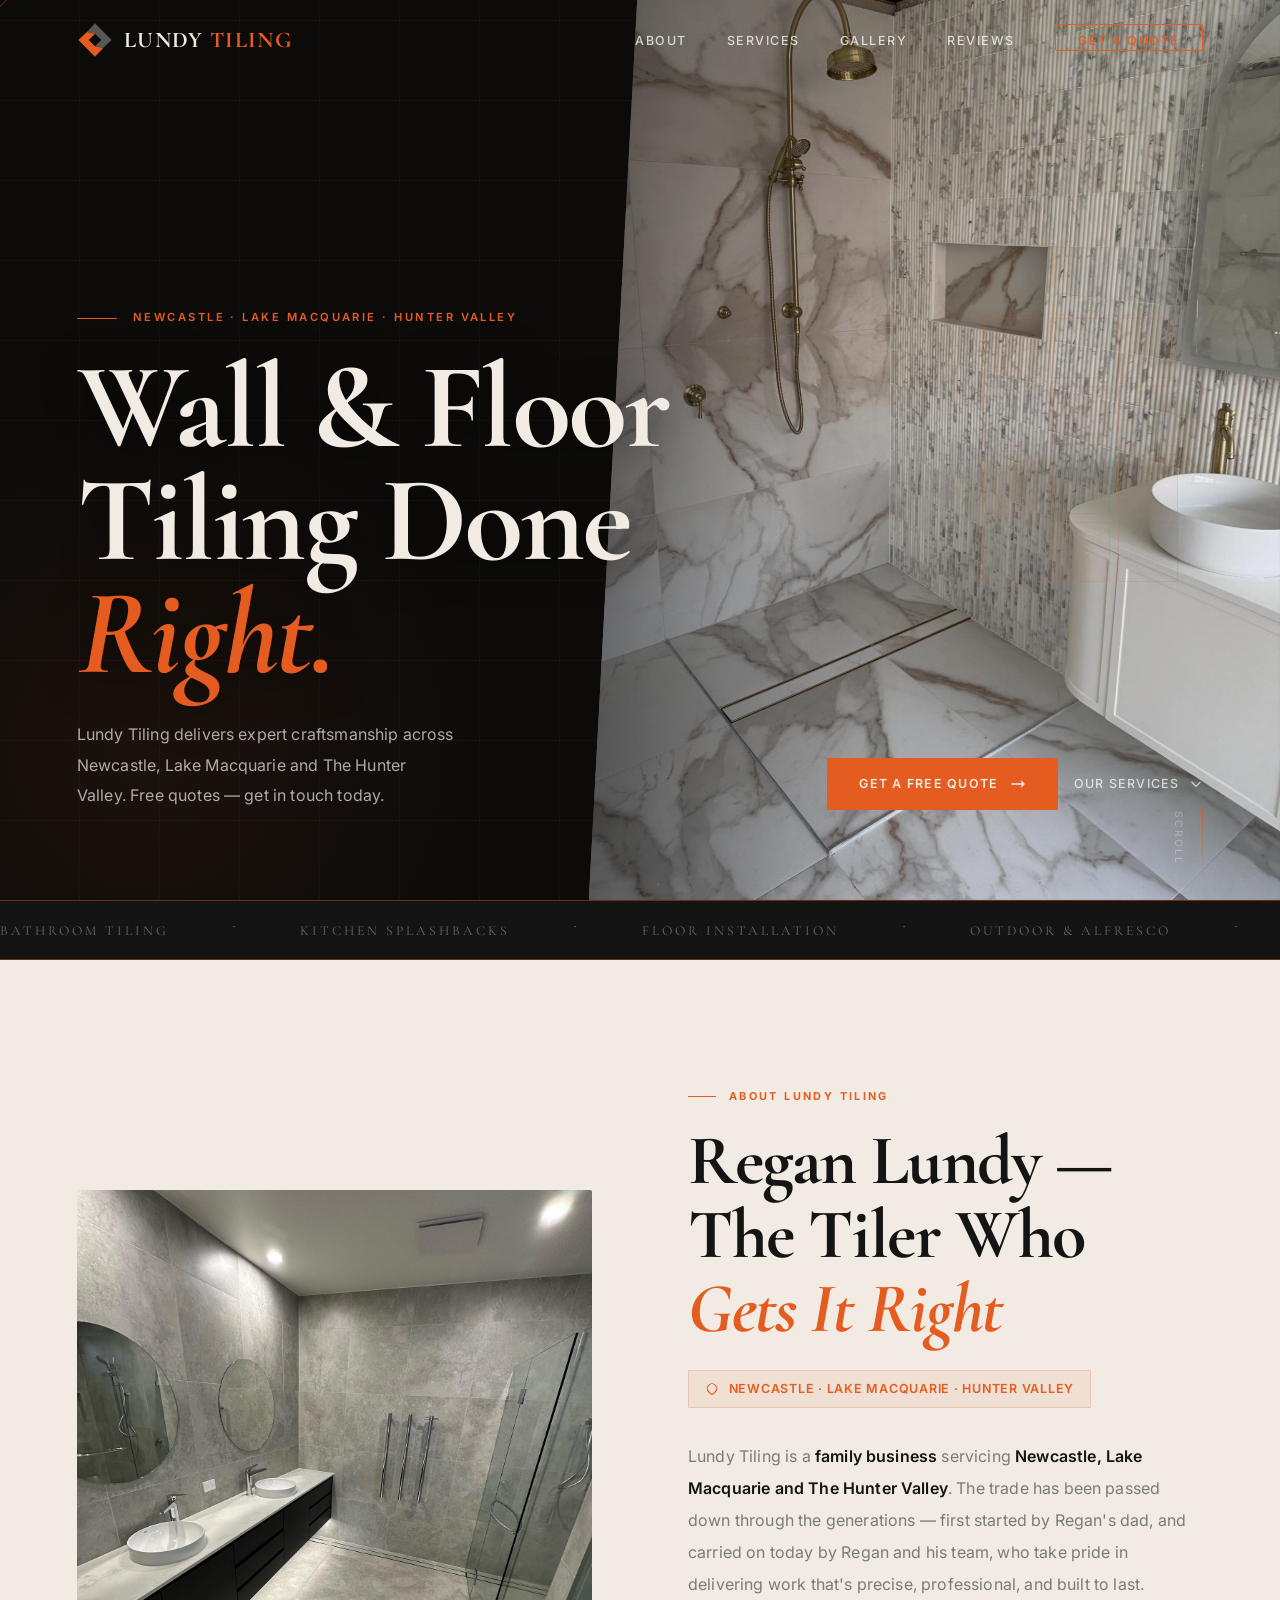
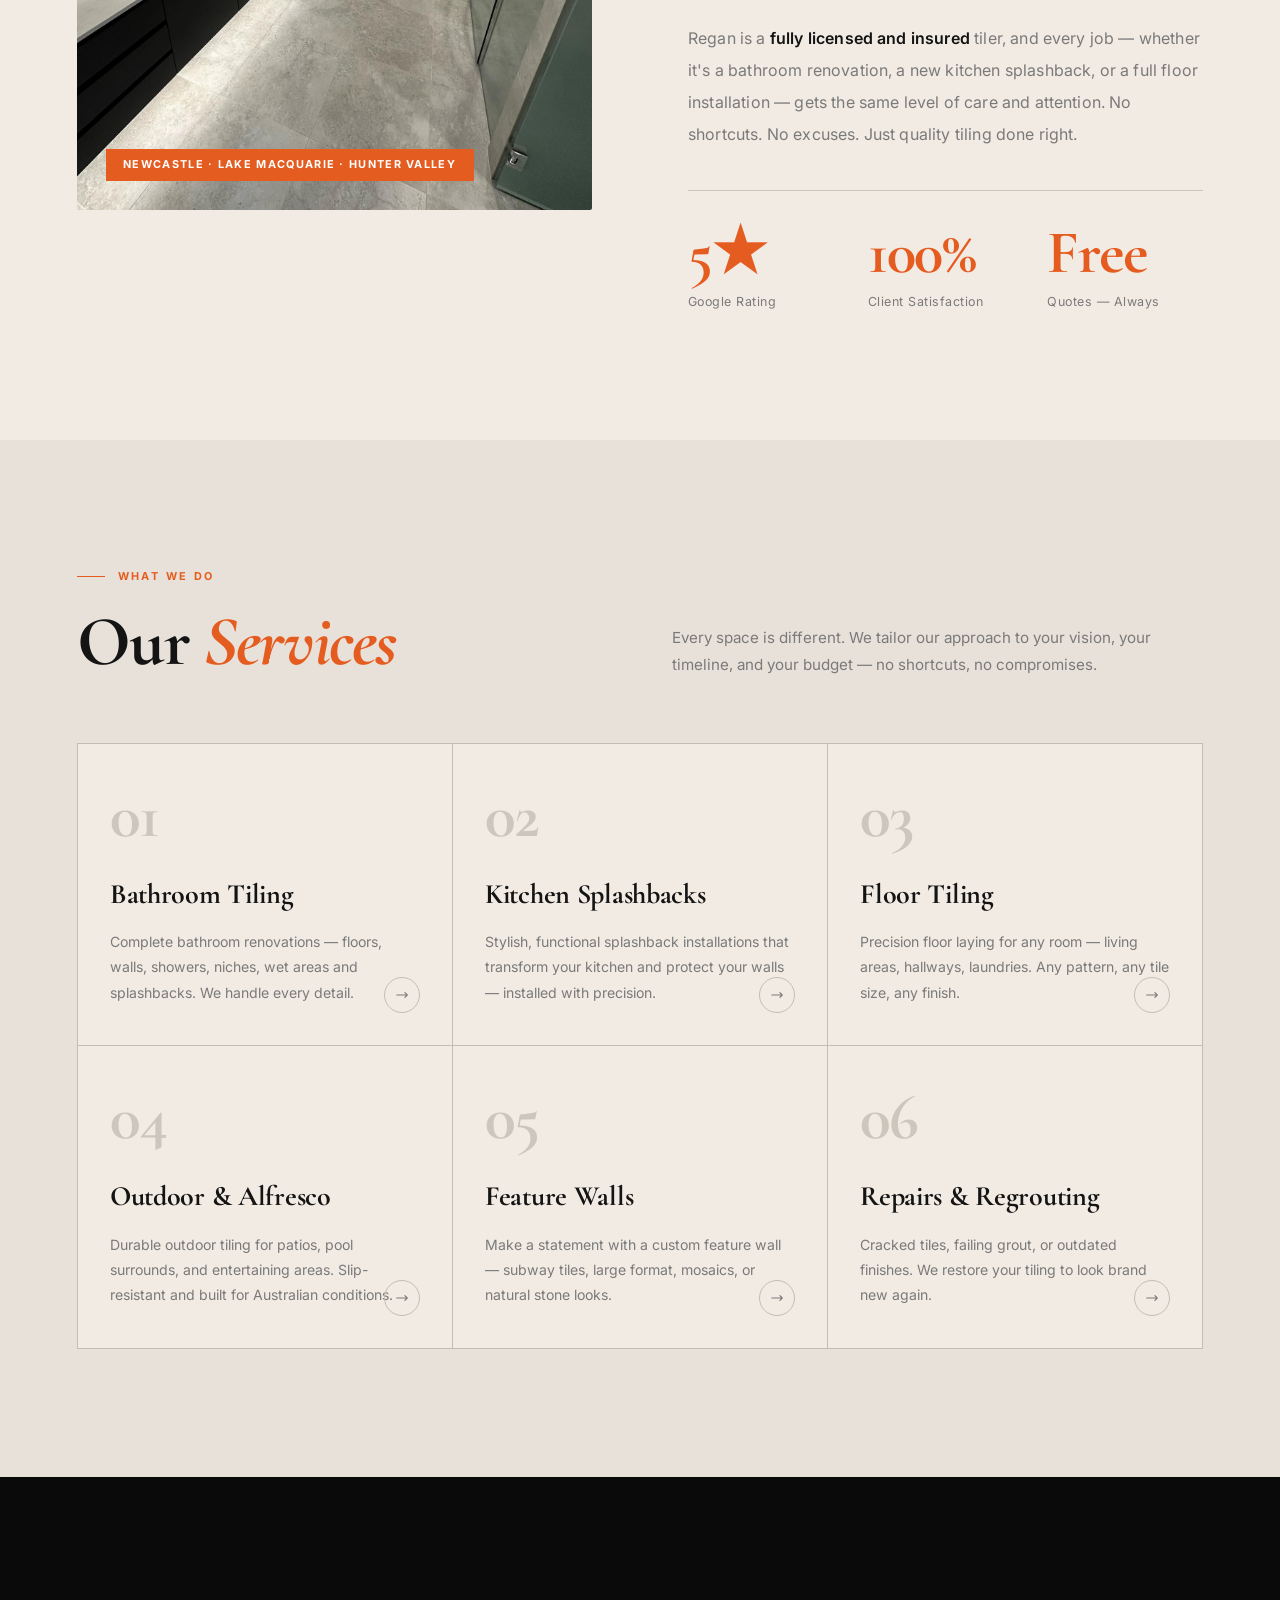
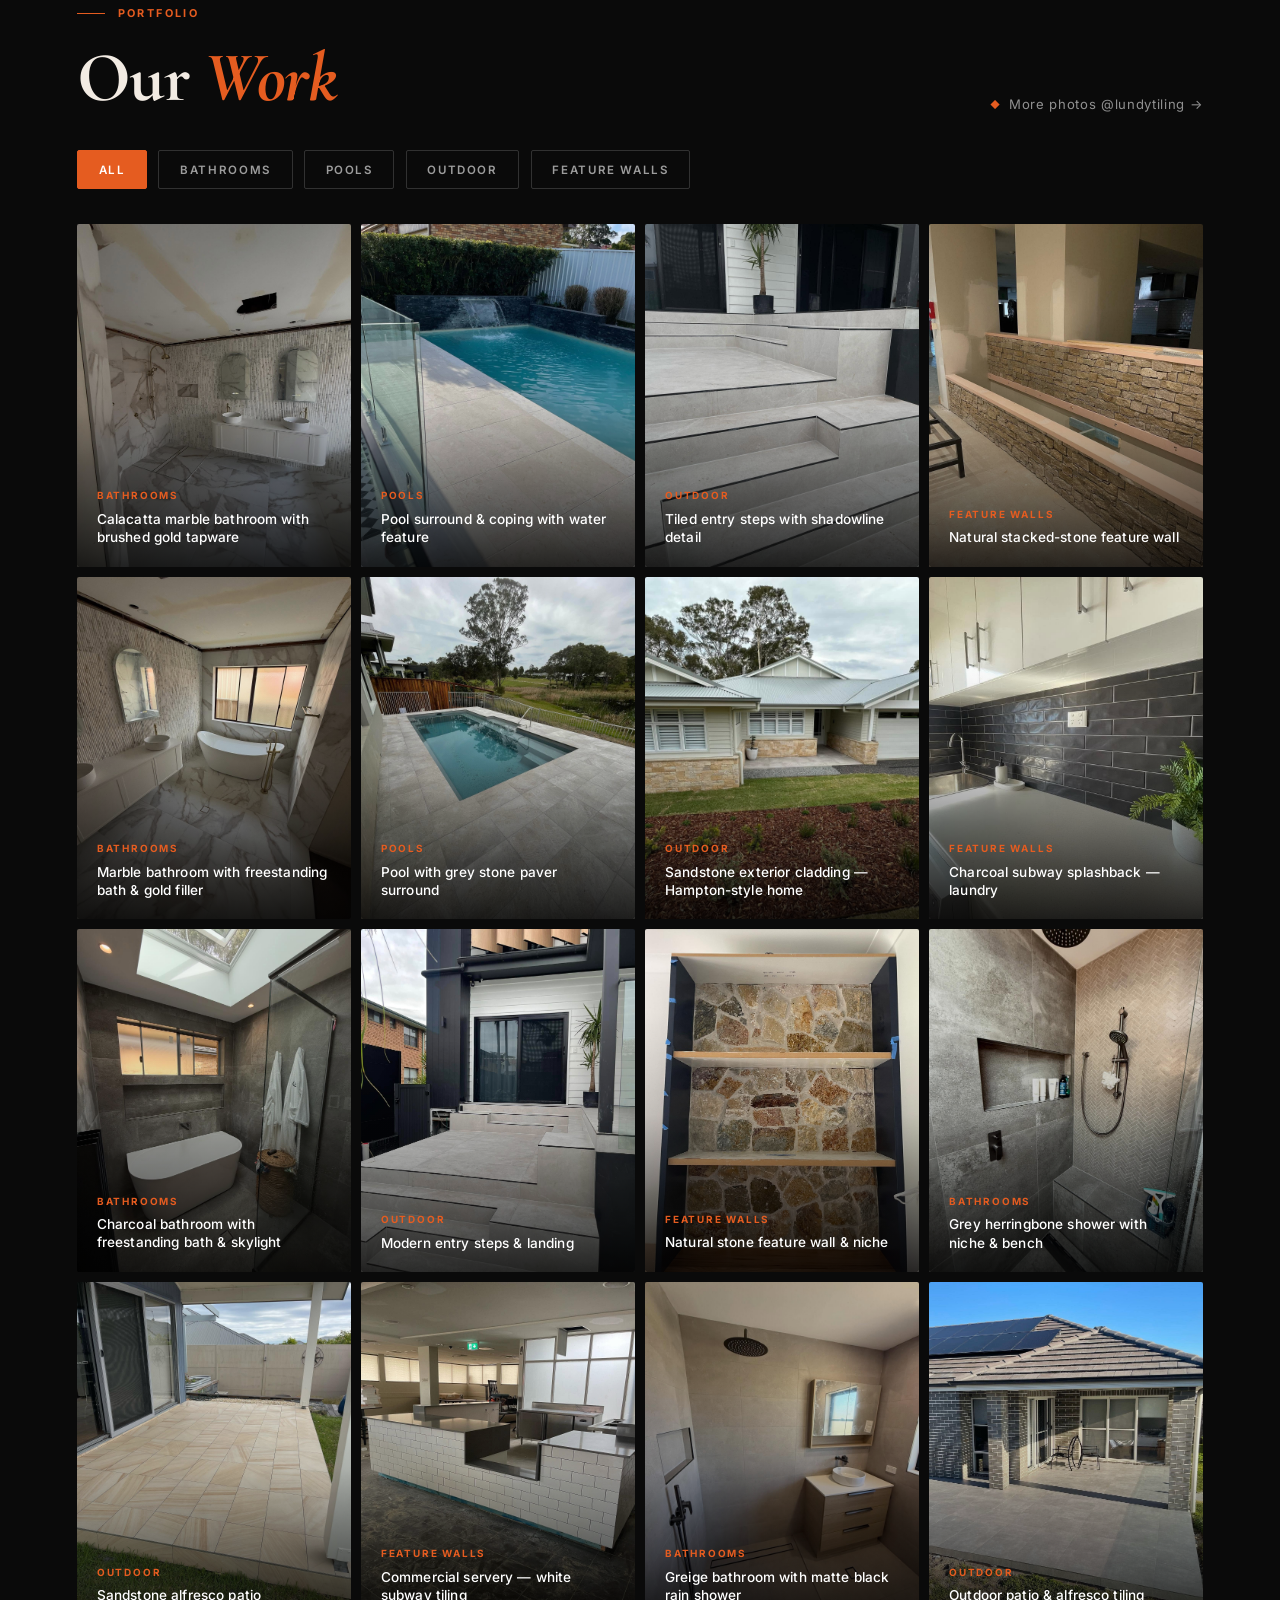
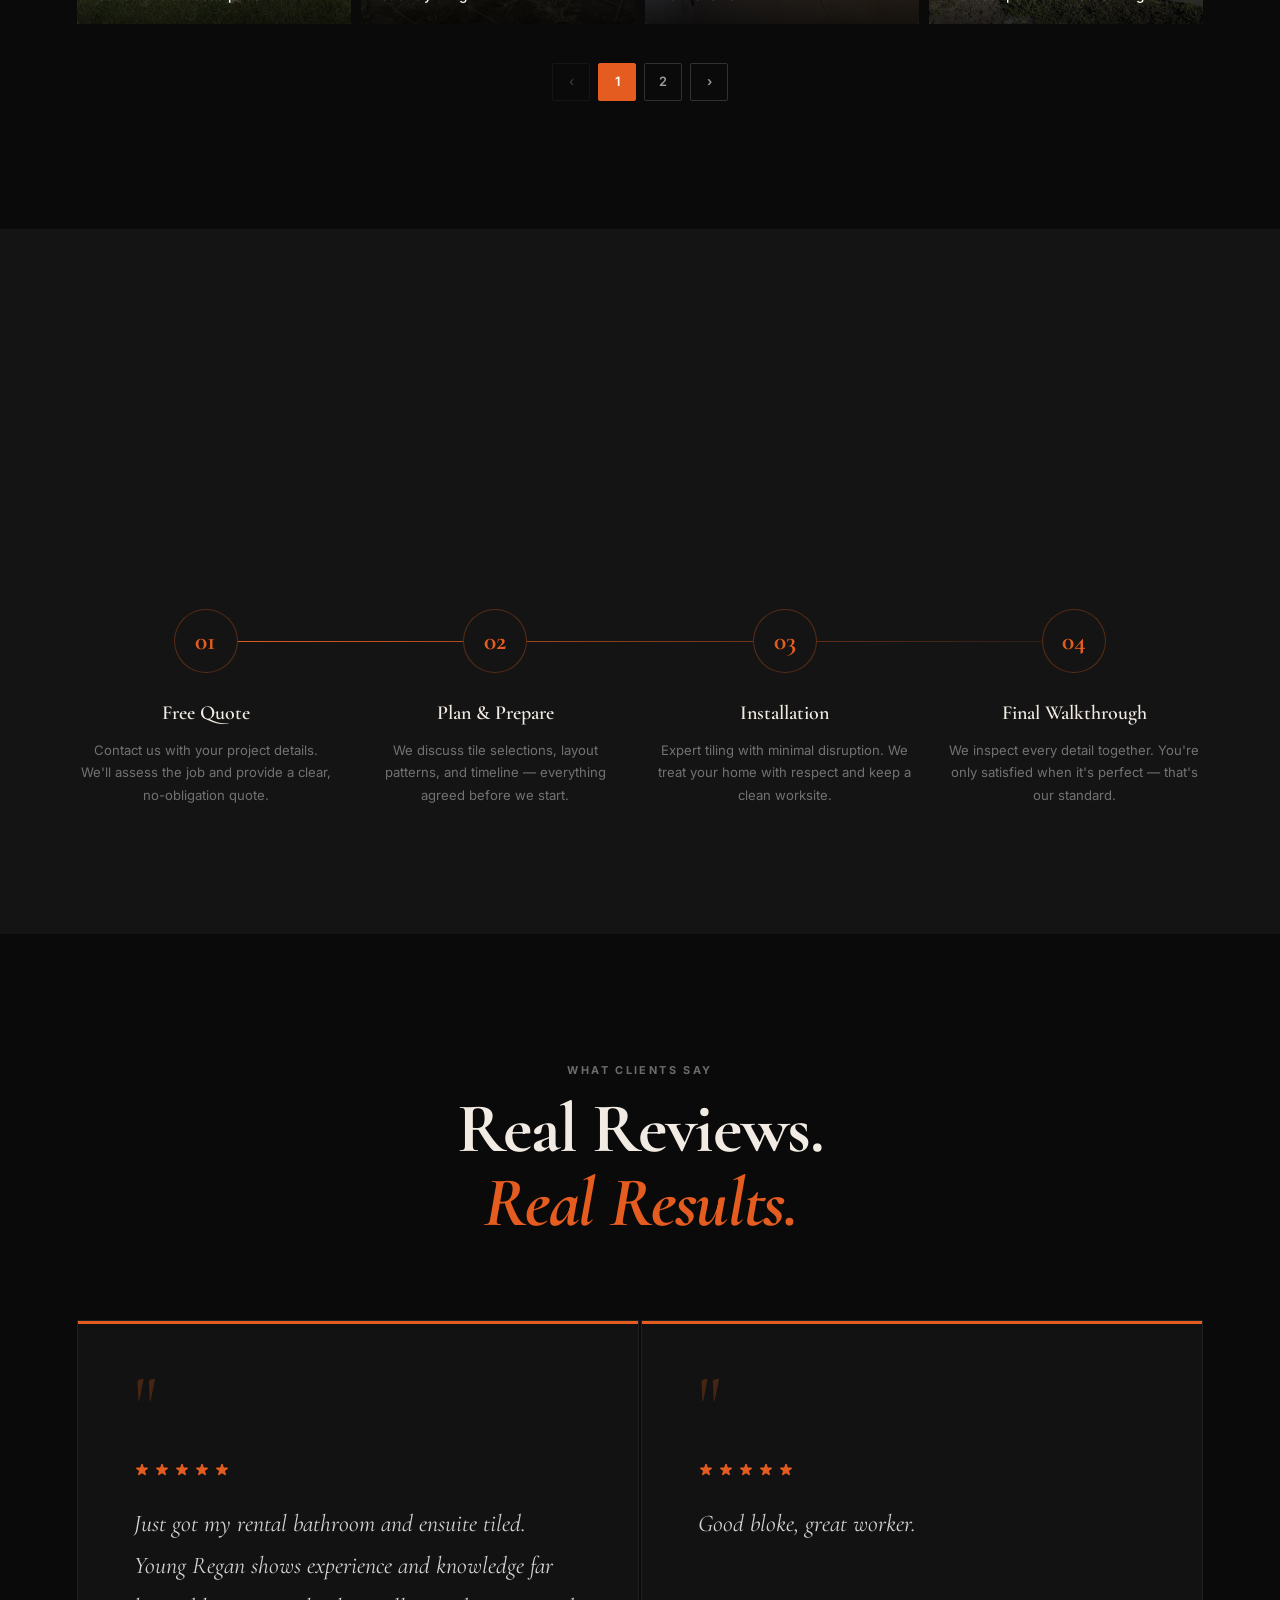
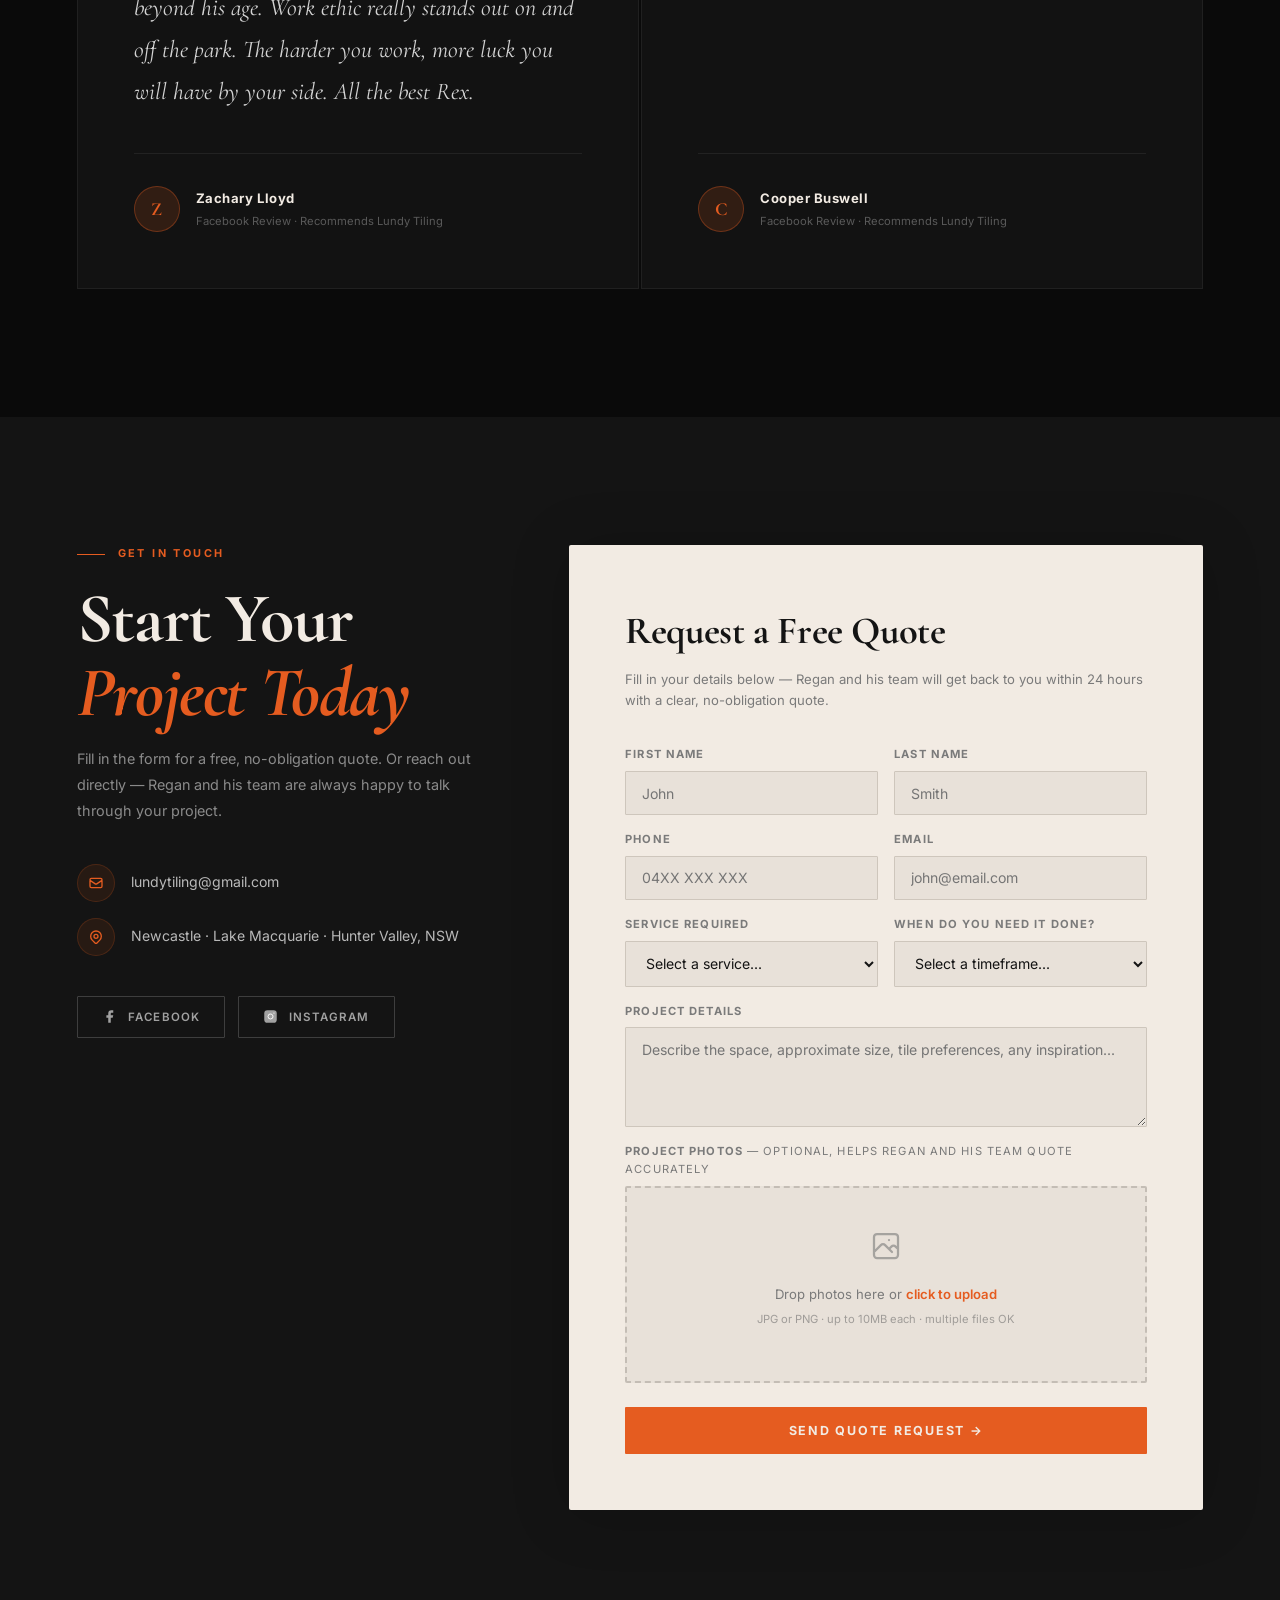
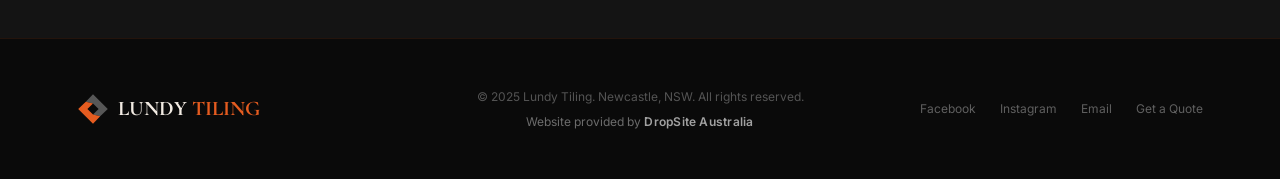
==== commit 5b45559f: "Gallery: reorder before How It Works, taller cards, pagination; remove photo strip; add DropSite foo" ====
--- a/index.html
+++ b/index.html
@@ -509,7 +509,7 @@
     .portfolio-grid { display: grid; grid-template-columns: repeat(4, 1fr); gap: 10px; }
     .pf-card {
       position: relative; overflow: hidden; cursor: pointer;
-      border-radius: 2px; aspect-ratio: 4 / 3.4; background: var(--mid);
+      border-radius: 2px; aspect-ratio: 4 / 5; background: var(--mid);
       animation: pfIn 0.5s cubic-bezier(.16,1,.3,1) both;
     }
     @keyframes pfIn { from { opacity: 0; transform: translateY(12px); } to { opacity: 1; transform: none; } }
@@ -522,6 +522,11 @@
     }
     .pf-card__cat { font-size: 0.62rem; font-weight: 700; letter-spacing: 0.18em; text-transform: uppercase; color: var(--orange); margin-bottom: 0.35rem; }
     .pf-card__title { font-family: 'Inter', sans-serif; font-size: 0.85rem; font-weight: 500; color: #fff; line-height: 1.35; letter-spacing: 0.01em; }
+    .portfolio-pager { display: flex; justify-content: center; align-items: center; gap: 0.5rem; margin-top: 2.4rem; }
+    .pf-page { font-family: 'Inter', sans-serif; font-size: 0.8rem; font-weight: 600; min-width: 38px; height: 38px; padding: 0 0.6rem; cursor: pointer; color: rgba(255,255,255,0.6); background: transparent; border: 1px solid rgba(255,255,255,0.16); border-radius: 2px; transition: color 0.2s, background 0.2s, border-color 0.2s; }
+    .pf-page:hover:not(:disabled) { color: #fff; border-color: rgba(229,92,32,0.55); }
+    .pf-page.active { background: var(--orange); border-color: var(--orange); color: #fff; }
+    .pf-page:disabled { opacity: 0.3; cursor: default; }
     /* Lightbox */
     .lb-overlay { display:none; position:fixed; inset:0; background:rgba(0,0,0,0.95); z-index:9999; align-items:center; justify-content:center; }
     .lb-overlay.active { display:flex; }
@@ -724,6 +729,8 @@
     }
     .footer-wordmark em { color: var(--orange); font-style: normal; }
     footer p { color: rgba(255,255,255,0.3); font-size: 0.75rem; text-align: center; }
+    .footer-credit { display: inline-block; margin-top: 5px; color: rgba(255,255,255,0.4); }
+    .footer-credit strong { color: rgba(255,255,255,0.62); font-weight: 600; letter-spacing: 0.02em; }
     .footer-links { display: flex; gap: 1.5rem; justify-content: flex-end; }
     .footer-links a { color: rgba(255,255,255,0.35); text-decoration: none; font-size: 0.75rem; transition: color 0.2s; }
     .footer-links a:hover { color: var(--orange); }
@@ -937,14 +944,29 @@
   </div>
 </section>
 
-<!-- ── PHOTO STRIP ── -->
-<div class="photo-strip">
-  <img src="photos/04-pool-surround.jpg" alt="Pool surround tiling by Lundy Tiling">
-  <div class="photo-strip-text">
-    <h2>Every Surface.<br />Every Detail.<br /><em>Done Right.</em></h2>
-    <p>From luxurious bathrooms to outdoor entertaining areas — Lundy Tiling delivers results that last.</p>
-  </div>
-</div>
+<!-- ── GALLERY ── -->
+<section id="gallery">
+  <div class="portfolio-head reveal">
+    <div>
+      <div class="label">Portfolio</div>
+      <h2 class="h2 light">Our <em>Work</em></h2>
+    </div>
+    <a class="portfolio-more" href="https://www.instagram.com/lundytiling/" target="_blank" rel="noopener">More photos @lundytiling &rarr;</a>
+  </div>
+  <div class="portfolio-filters" id="portfolioFilters">
+    <button class="pf-btn active" type="button" data-cat="all">All</button>
+    <button class="pf-btn" type="button" data-cat="bathrooms">Bathrooms</button>
+    <button class="pf-btn" type="button" data-cat="pools">Pools</button>
+    <button class="pf-btn" type="button" data-cat="outdoor">Outdoor</button>
+    <button class="pf-btn" type="button" data-cat="feature">Feature Walls</button>
+  </div>
+  <div class="portfolio-grid" id="portfolioGrid"></div>
+  <div class="portfolio-pager" id="portfolioPager"></div>
+  <div id="lbOverlay" class="lb-overlay" onclick="closeLb()">
+    <button class="lb-close" onclick="closeLb()">&times;</button>
+    <img id="lbImg" src="" alt="">
+  </div>
+</section>
 
 <!-- ── PROCESS ── -->
 <section id="process" class="section">
@@ -974,29 +996,6 @@
       <h3>Final Walkthrough</h3>
       <p>We inspect every detail together. You're only satisfied when it's perfect — that's our standard.</p>
     </div>
-  </div>
-</section>
-
-<!-- ── GALLERY ── -->
-<section id="gallery">
-  <div class="portfolio-head reveal">
-    <div>
-      <div class="label">Portfolio</div>
-      <h2 class="h2 light">Our <em>Work</em></h2>
-    </div>
-    <a class="portfolio-more" href="https://www.instagram.com/lundytiling/" target="_blank" rel="noopener">More photos @lundytiling &rarr;</a>
-  </div>
-  <div class="portfolio-filters" id="portfolioFilters">
-    <button class="pf-btn active" type="button" data-cat="all">All</button>
-    <button class="pf-btn" type="button" data-cat="bathrooms">Bathrooms</button>
-    <button class="pf-btn" type="button" data-cat="pools">Pools</button>
-    <button class="pf-btn" type="button" data-cat="outdoor">Outdoor</button>
-    <button class="pf-btn" type="button" data-cat="feature">Feature Walls</button>
-  </div>
-  <div class="portfolio-grid" id="portfolioGrid"></div>
-  <div id="lbOverlay" class="lb-overlay" onclick="closeLb()">
-    <button class="lb-close" onclick="closeLb()">&times;</button>
-    <img id="lbImg" src="" alt="">
   </div>
 </section>
 
@@ -1139,7 +1138,7 @@
     </svg>
     <div class="footer-wordmark">LUNDY <em>TILING</em></div>
   </div>
-  <p>&copy; 2025 Lundy Tiling. Newcastle, NSW. All rights reserved.</p>
+  <p>&copy; 2025 Lundy Tiling. Newcastle, NSW. All rights reserved.<br /><span class="footer-credit">Website provided by <strong>DropSite Australia</strong></span></p>
   <div class="footer-links">
     <a href="https://www.facebook.com/LundyTiling/" target="_blank" rel="noopener">Facebook</a>
     <a href="https://www.instagram.com/lundytiling/" target="_blank" rel="noopener">Instagram</a>
@@ -1294,29 +1293,56 @@
     ];
     const LABELS = { bathrooms:'Bathrooms', pools:'Pools', outdoor:'Outdoor', feature:'Feature Walls' };
     const grid = document.getElementById('portfolioGrid');
+    const pager = document.getElementById('portfolioPager');
     if (!grid) return;
     const esc = s => s.replace(/&/g,'&amp;').replace(/</g,'&lt;').replace(/>/g,'&gt;').replace(/"/g,'&quot;');
-    function paint(cat) {
-      const items = PROJECTS.filter(p => cat === 'all' || p[1] === cat);
-      grid.innerHTML = items.map(p =>
+    const PAGE_SIZE = 16;
+    let curCat = 'all', curPage = 1;
+    const filtered = () => PROJECTS.filter(p => curCat === 'all' || p[1] === curCat);
+    function render() {
+      const items = filtered();
+      const pages = Math.max(1, Math.ceil(items.length / PAGE_SIZE));
+      if (curPage > pages) curPage = pages;
+      const slice = items.slice((curPage - 1) * PAGE_SIZE, curPage * PAGE_SIZE);
+      grid.innerHTML = slice.map(p =>
         '<div class="pf-card" data-cat="' + p[1] + '" data-src="photos/' + p[0] + '">'
         + '<img src="photos/' + p[0] + '" alt="' + esc(p[2]) + '" loading="lazy">'
         + '<div class="pf-card__ov"><span class="pf-card__cat">' + LABELS[p[1]] + '</span>'
         + '<h4 class="pf-card__title">' + esc(p[2]) + '</h4></div></div>'
       ).join('');
+      if (!pager) return;
+      if (pages <= 1) { pager.innerHTML = ''; return; }
+      let h = '<button class="pf-page" data-page="prev"' + (curPage === 1 ? ' disabled' : '') + ' aria-label="Previous page">‹</button>';
+      for (let i = 1; i <= pages; i++) h += '<button class="pf-page' + (i === curPage ? ' active' : '') + '" data-page="' + i + '">' + i + '</button>';
+      h += '<button class="pf-page" data-page="next"' + (curPage === pages ? ' disabled' : '') + ' aria-label="Next page">›</button>';
+      pager.innerHTML = h;
     }
     grid.addEventListener('click', e => {
       const card = e.target.closest('.pf-card');
       if (card && card.dataset.src) openLb(card.dataset.src);
+    });
+    if (pager) pager.addEventListener('click', e => {
+      const b = e.target.closest('.pf-page');
+      if (!b || b.disabled) return;
+      const pages = Math.max(1, Math.ceil(filtered().length / PAGE_SIZE));
+      const v = b.dataset.page;
+      if (v === 'prev') curPage = Math.max(1, curPage - 1);
+      else if (v === 'next') curPage = Math.min(pages, curPage + 1);
+      else curPage = +v;
+      render();
+      const g = document.getElementById('gallery');
+      if (g) window.scrollTo({ top: g.offsetTop - 72, behavior: 'smooth' });
     });
     document.querySelectorAll('#portfolioFilters .pf-btn').forEach(btn => {
       btn.addEventListener('click', () => {
         document.querySelectorAll('#portfolioFilters .pf-btn').forEach(b => b.classList.remove('active'));
         btn.classList.add('active');
-        paint(btn.dataset.cat);
+        curCat = btn.dataset.cat;
+        curPage = 1;
+        render();
       });
     });
-    paint('all');
+    render();
   })();
 </script>
 </body>
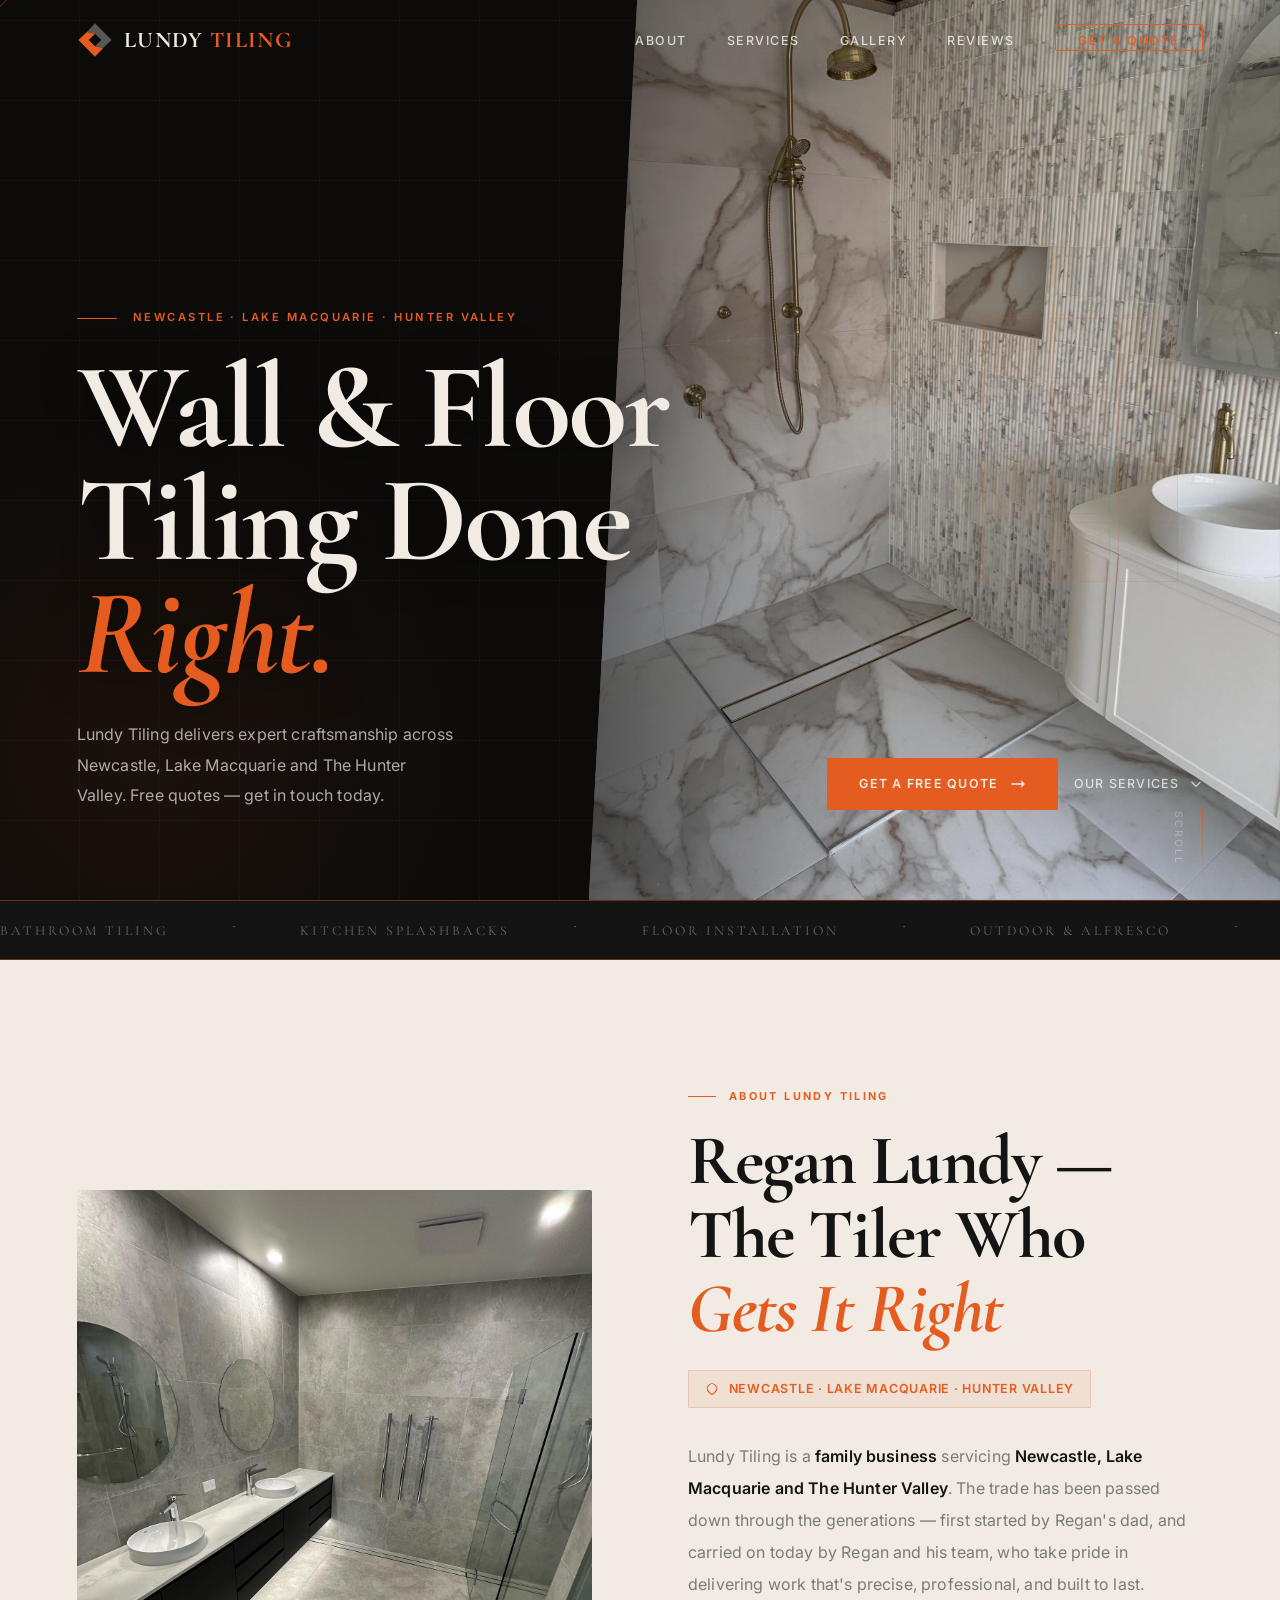
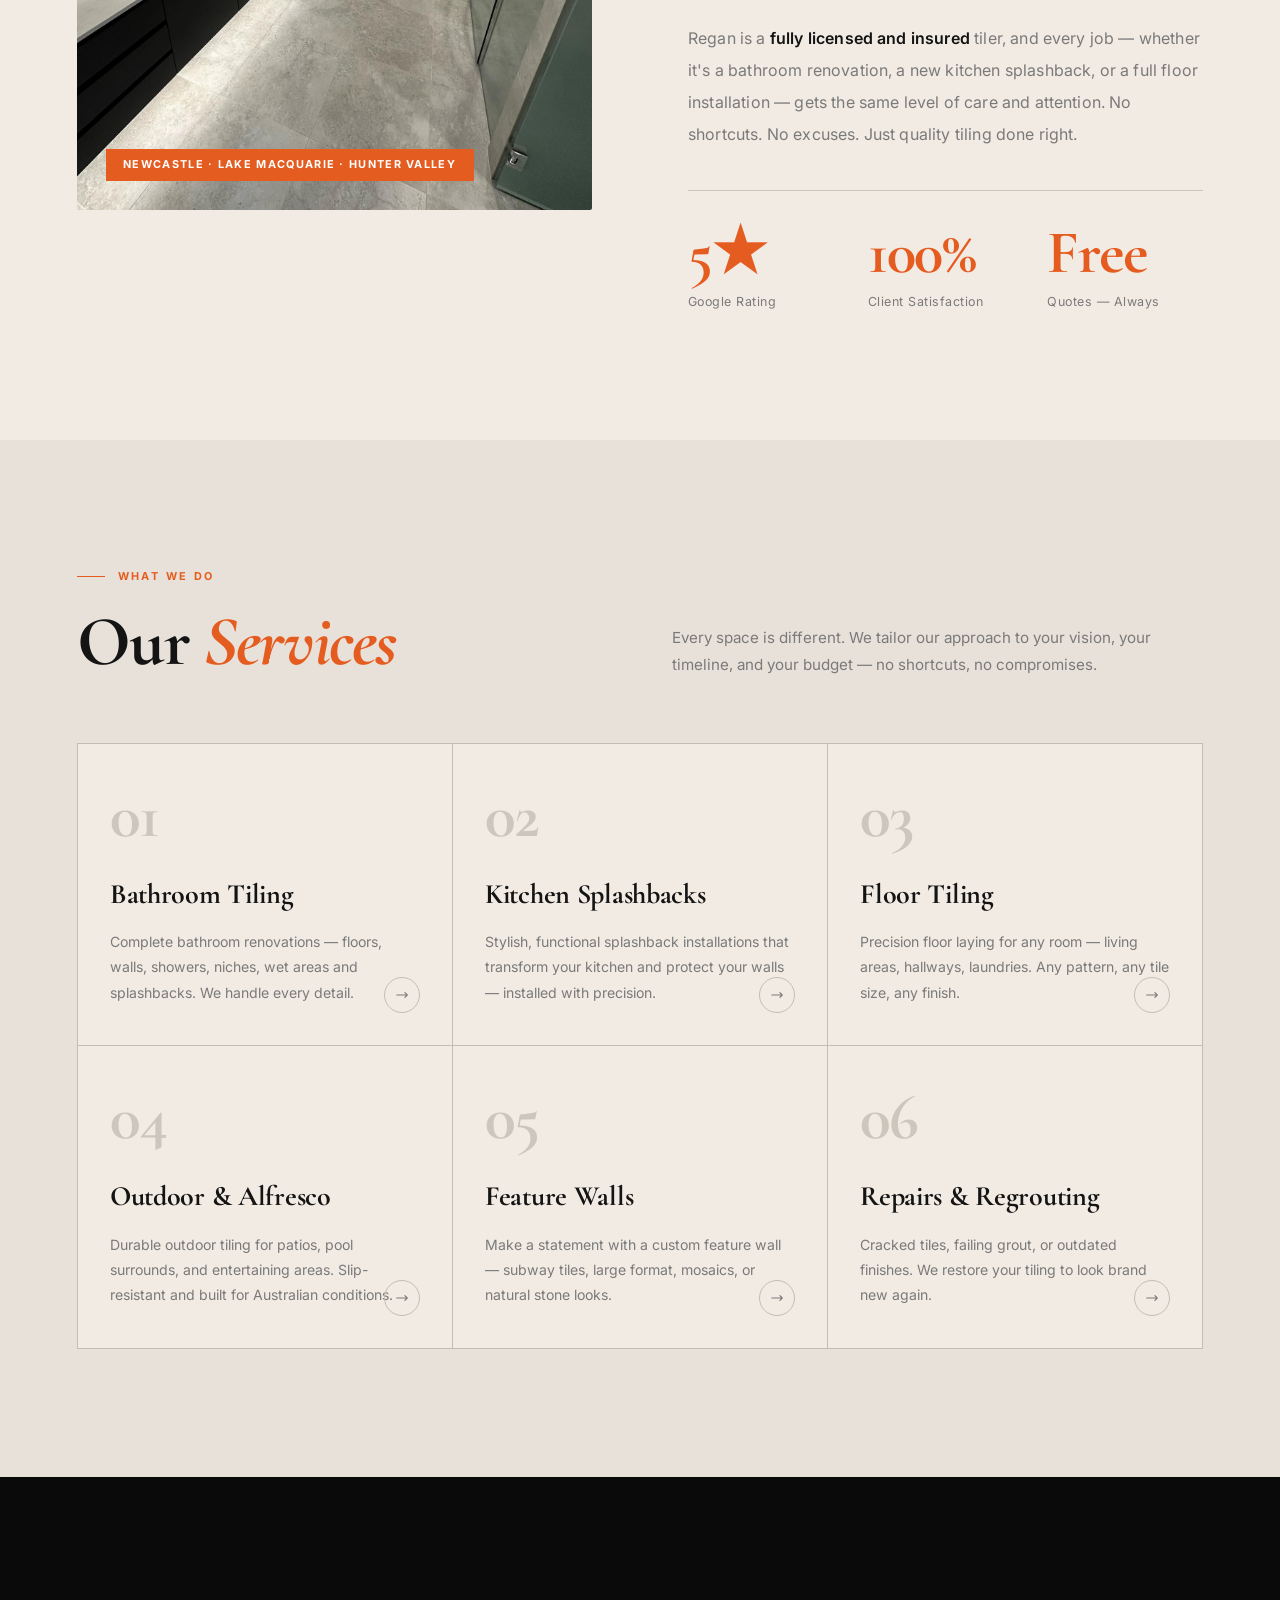
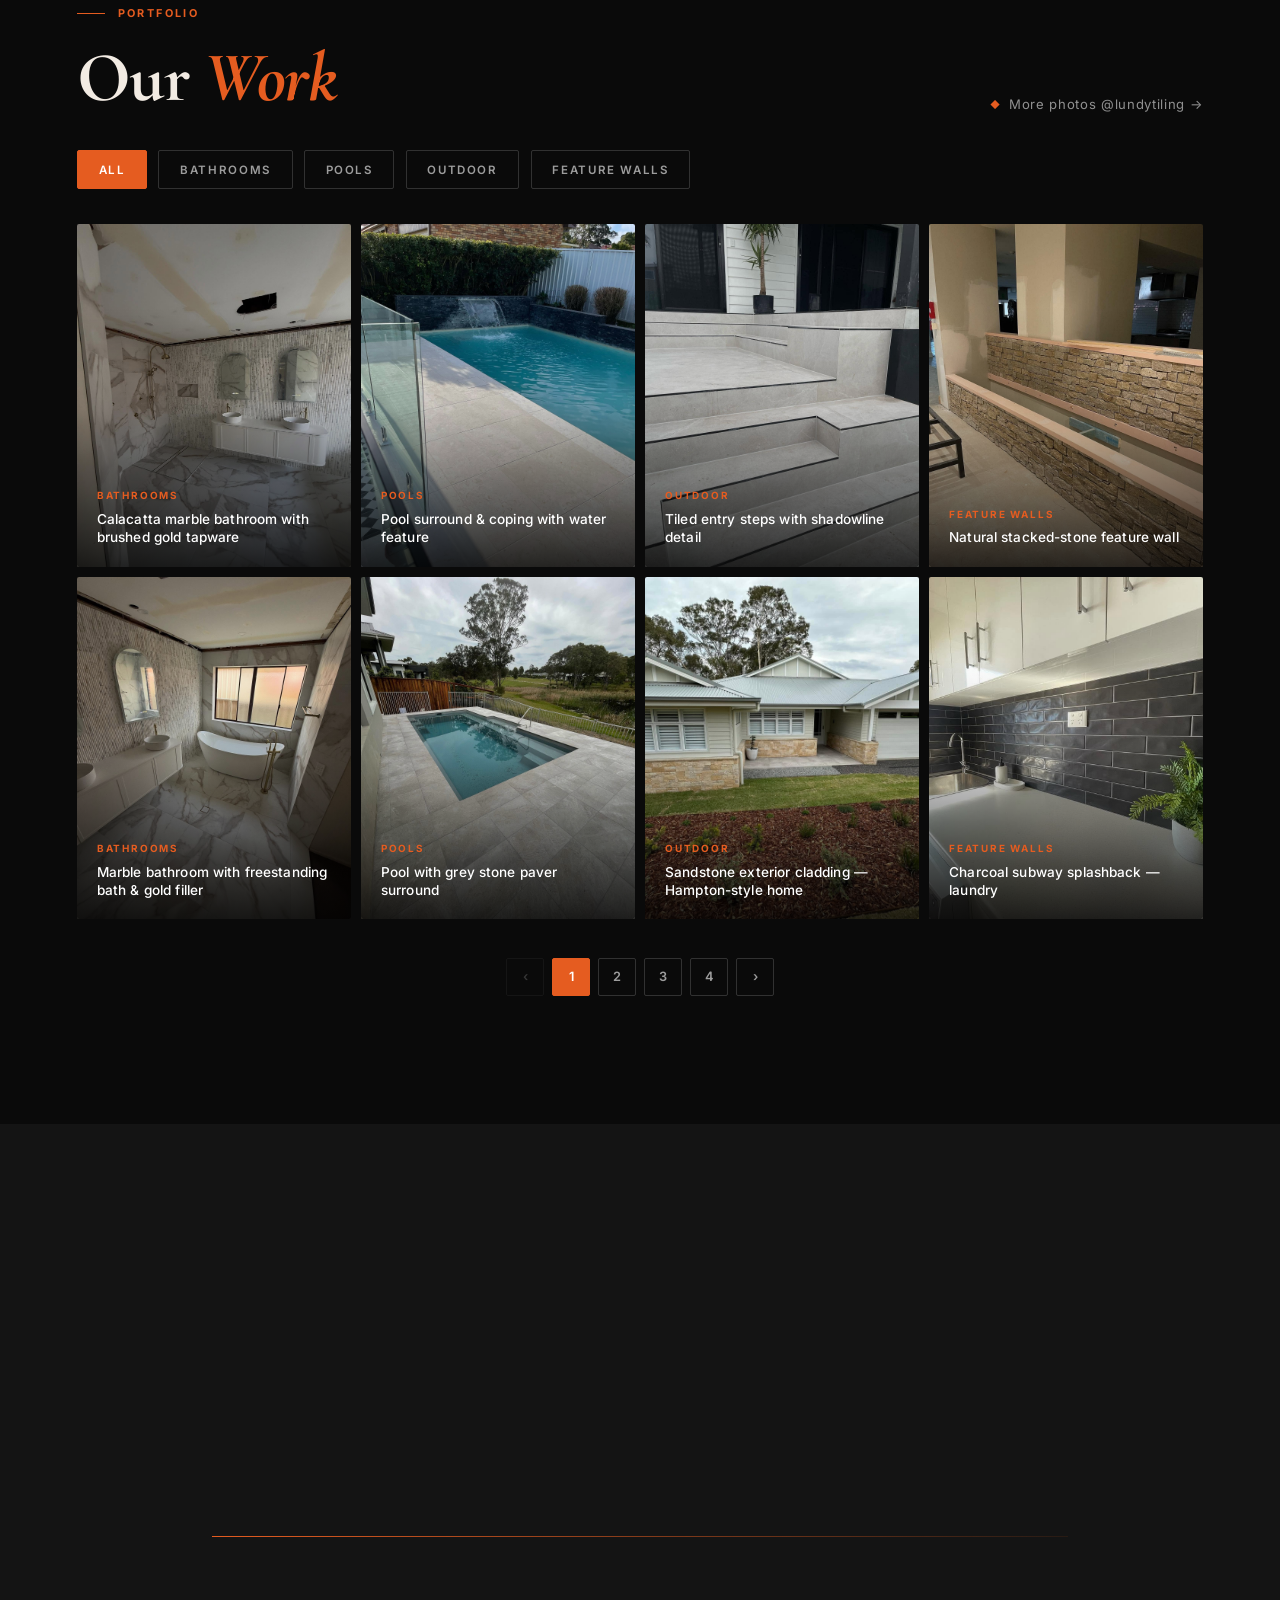
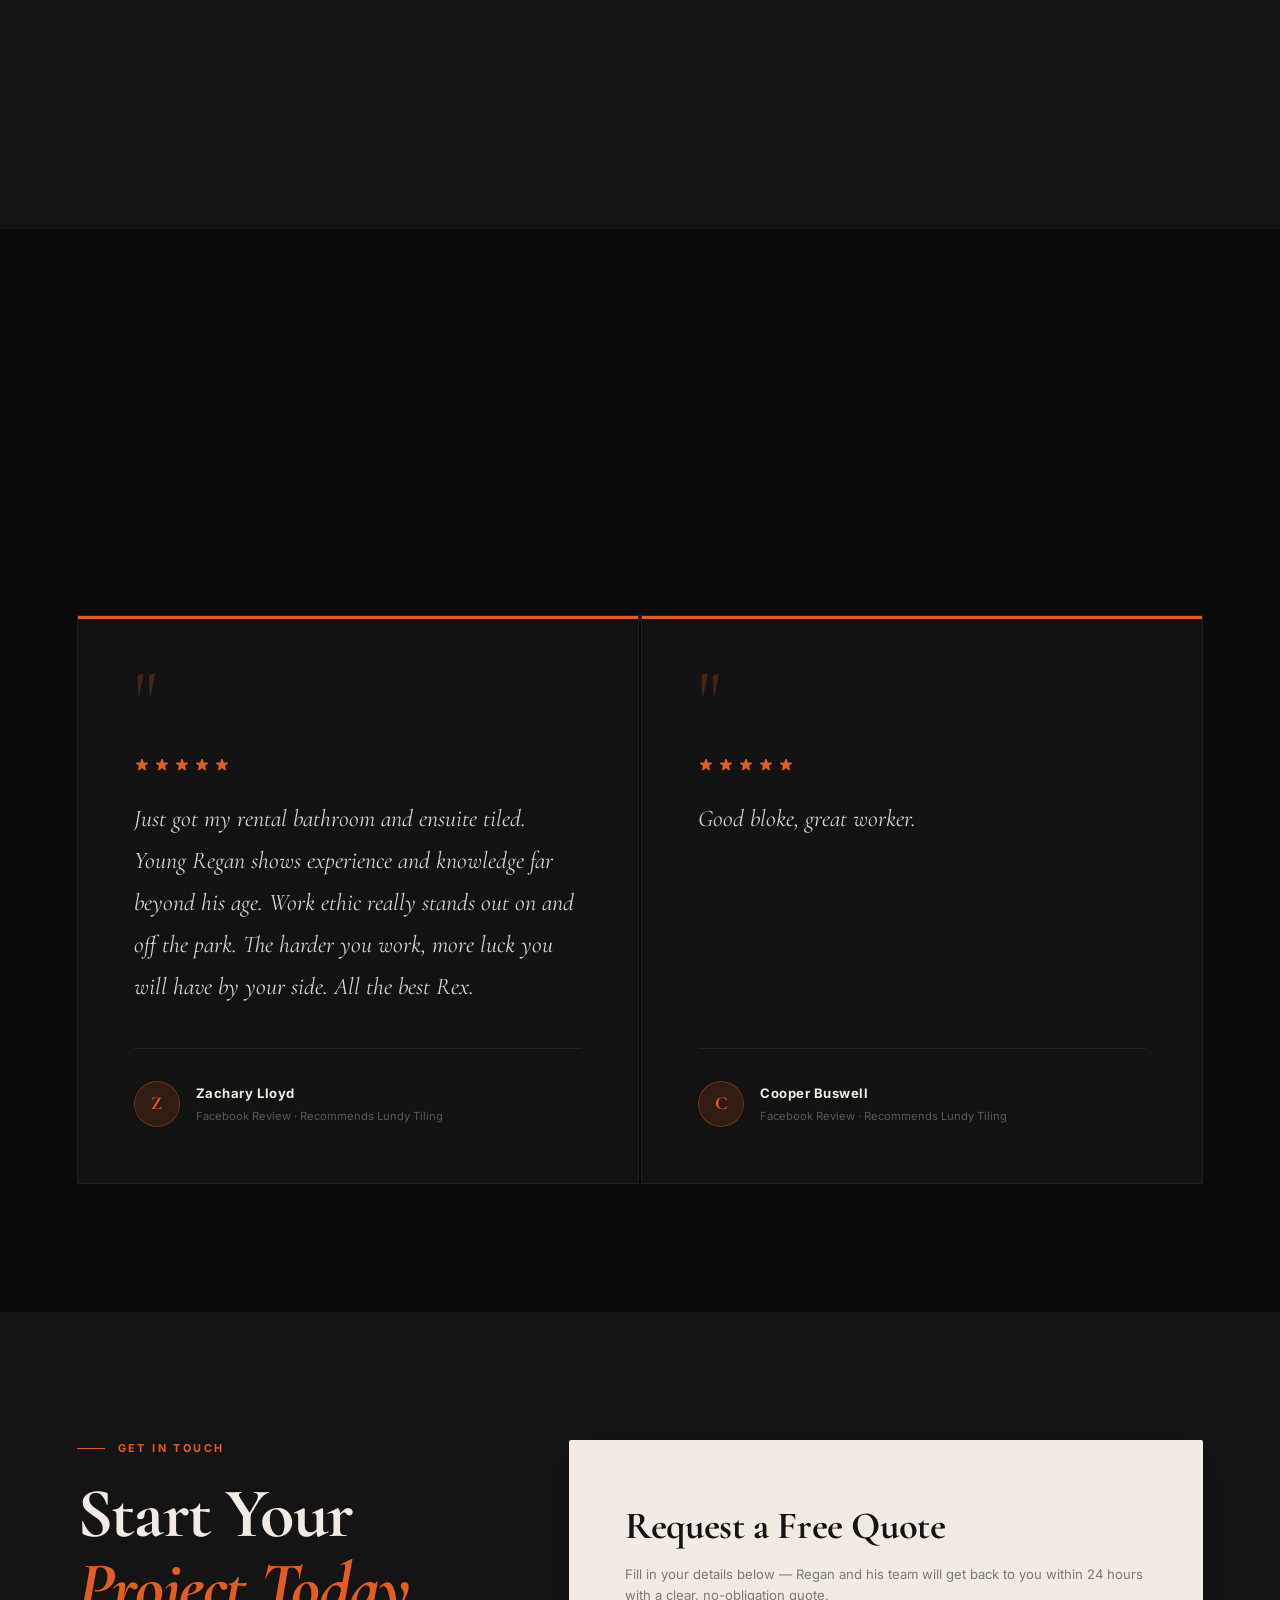
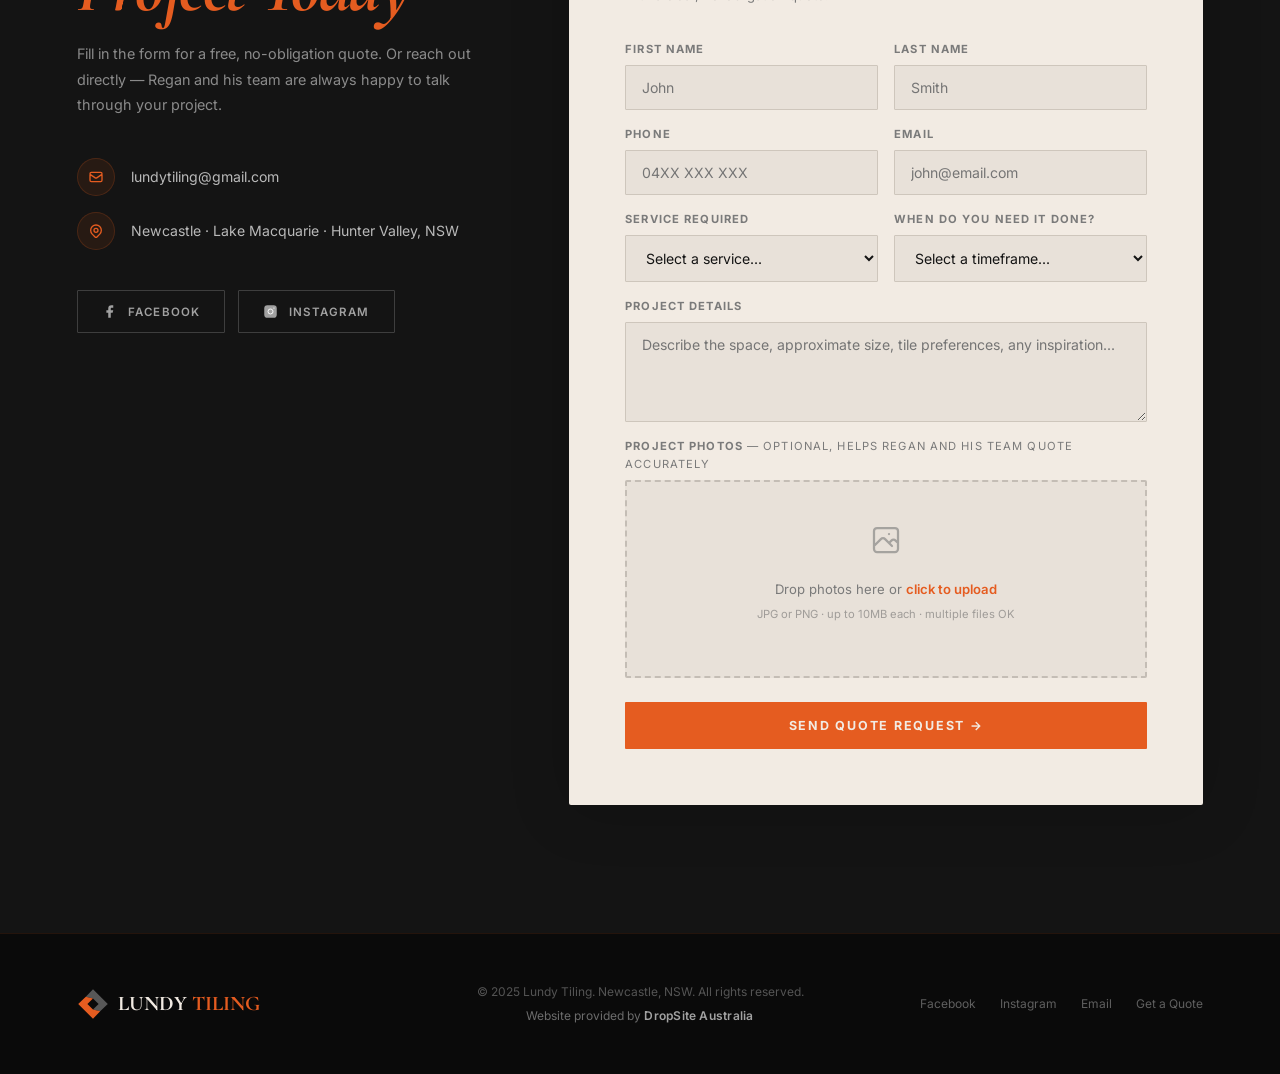
==== commit 9656aba9: "Fix mobile gallery scrolling — 2-col grid on mobile, 8 photos per page" ====
--- a/index.html
+++ b/index.html
@@ -756,7 +756,7 @@
       .section { padding: 5rem 5%; }
       nav { padding: 0 5%; }
       .services-grid { grid-template-columns: 1fr; }
-      .portfolio-grid { grid-template-columns: 1fr; }
+      .portfolio-grid { grid-template-columns: repeat(2, 1fr); }
       .form-row { grid-template-columns: 1fr; }
       .hero-content h1 { font-size: 3rem; }
       .hero-content { padding: 0 0 5rem; }
@@ -1296,7 +1296,7 @@
     const pager = document.getElementById('portfolioPager');
     if (!grid) return;
     const esc = s => s.replace(/&/g,'&amp;').replace(/</g,'&lt;').replace(/>/g,'&gt;').replace(/"/g,'&quot;');
-    const PAGE_SIZE = 16;
+    const PAGE_SIZE = 8;
     let curCat = 'all', curPage = 1;
     const filtered = () => PROJECTS.filter(p => curCat === 'all' || p[1] === curCat);
     function render() {
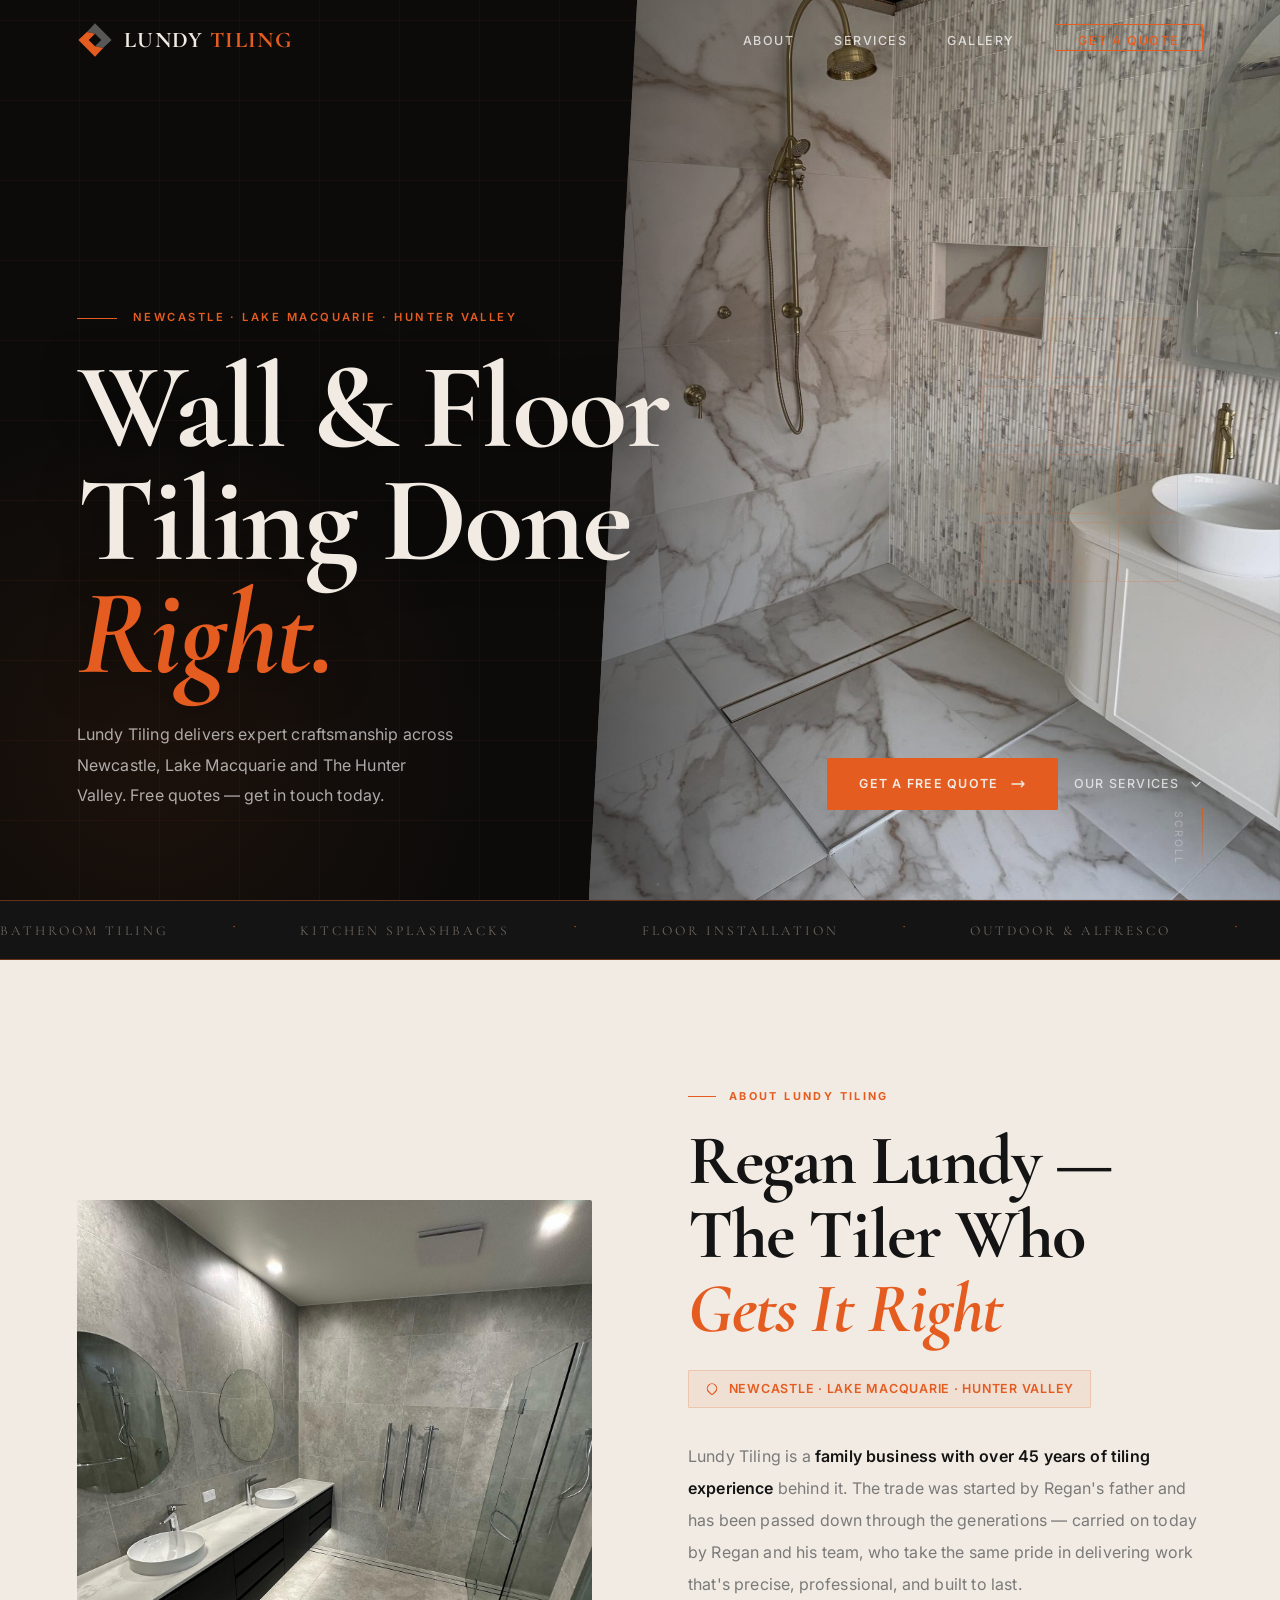
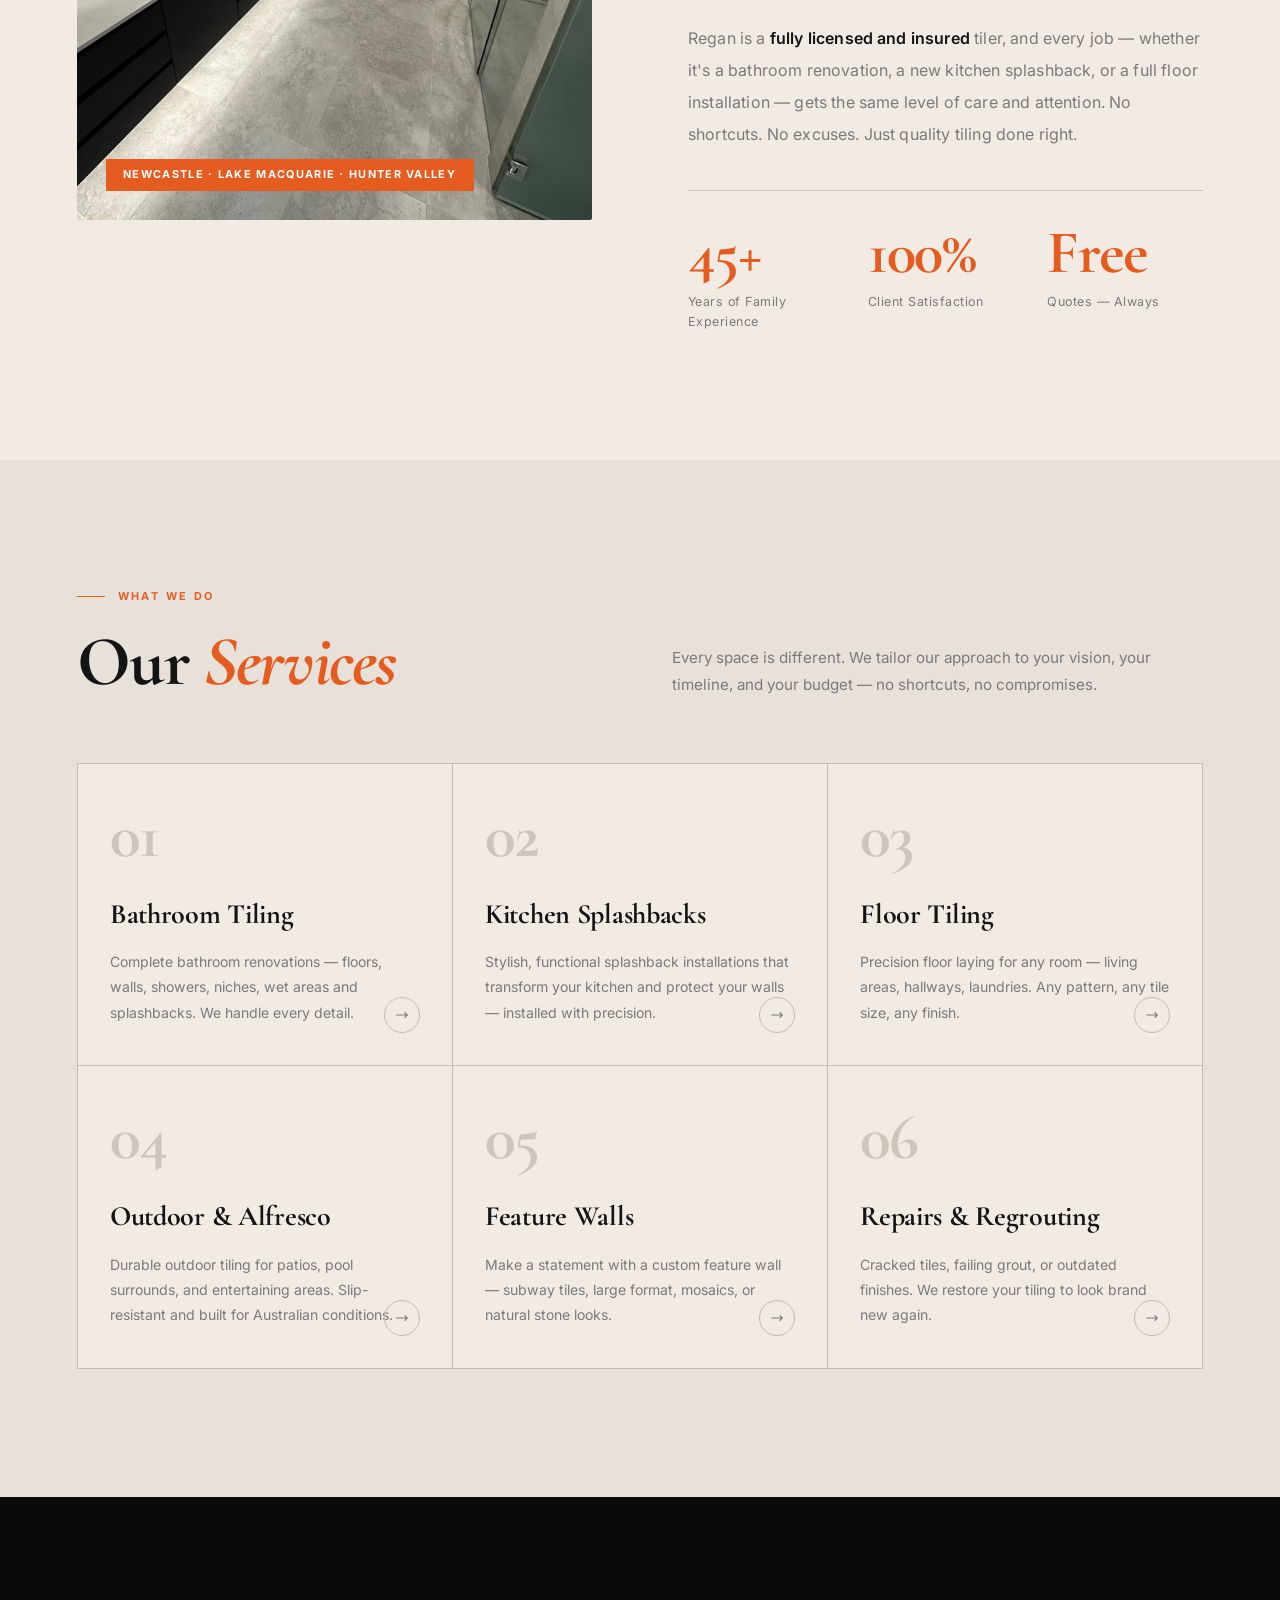
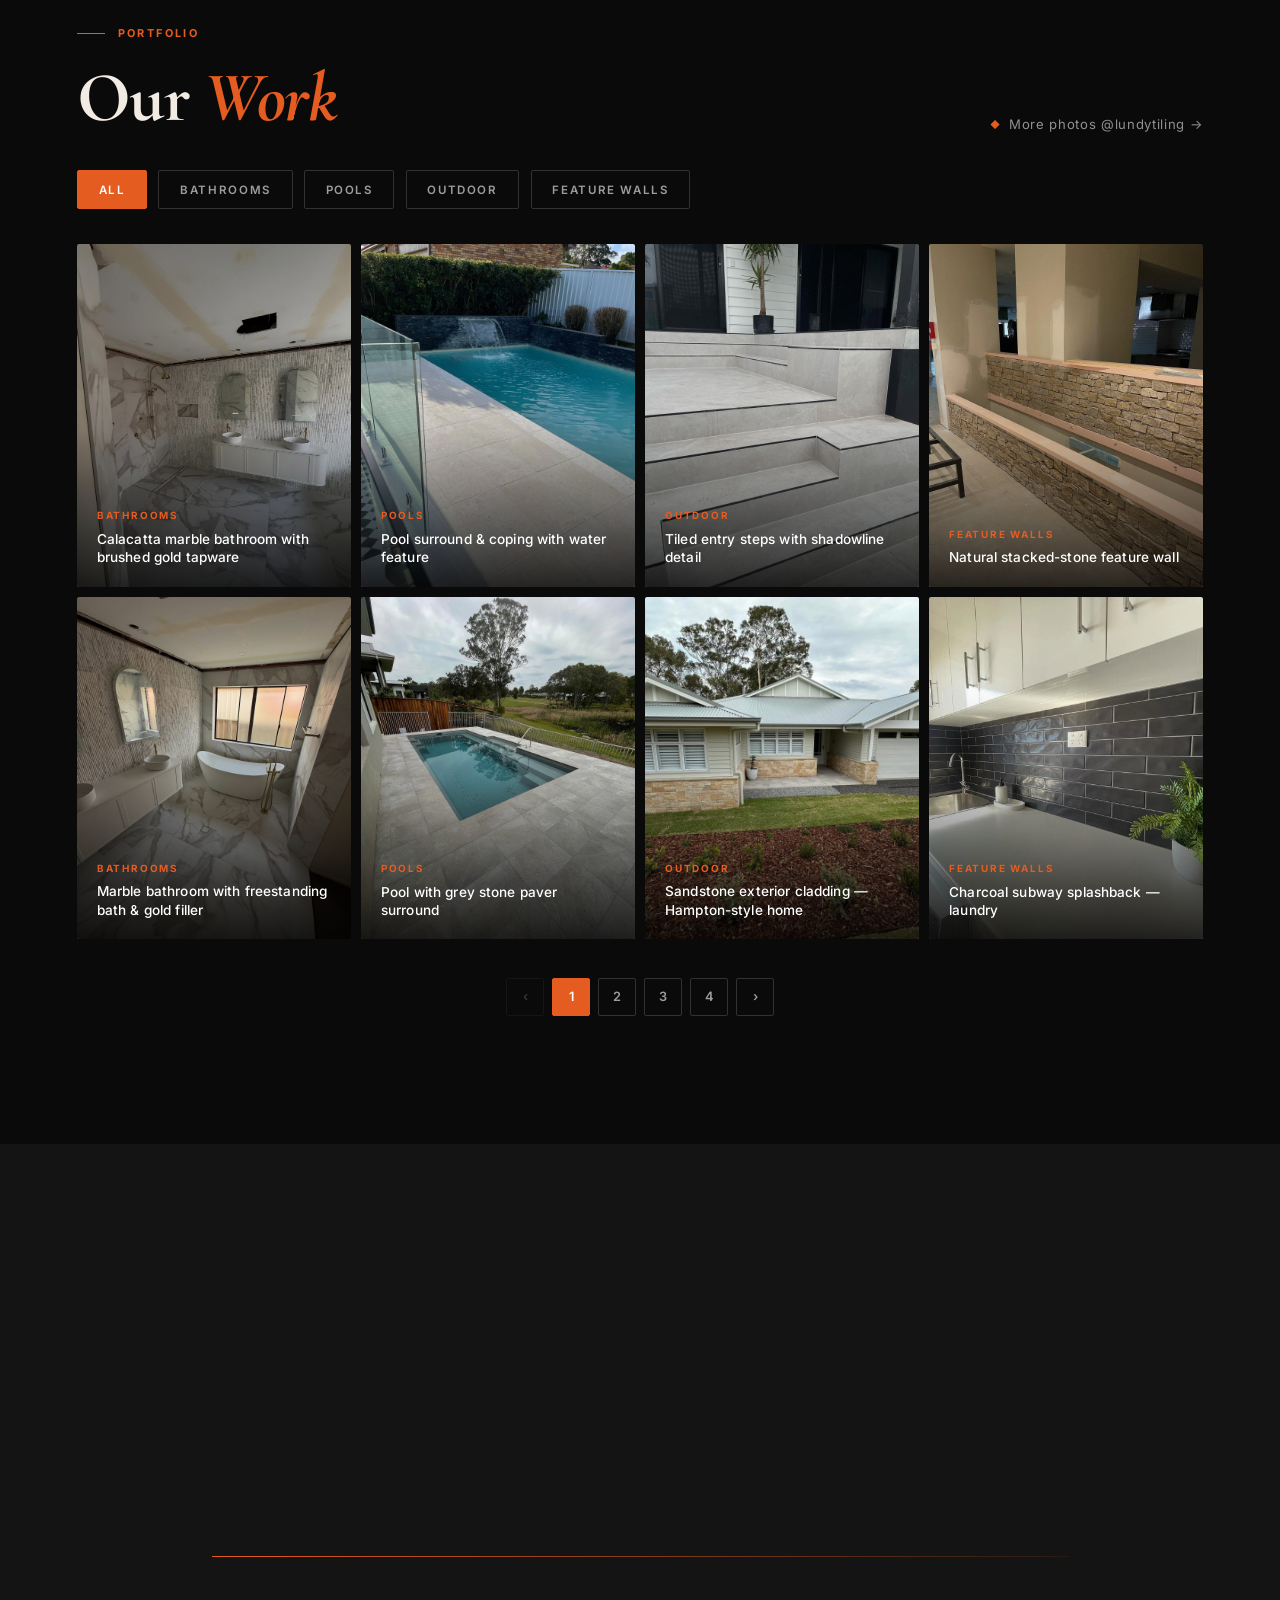
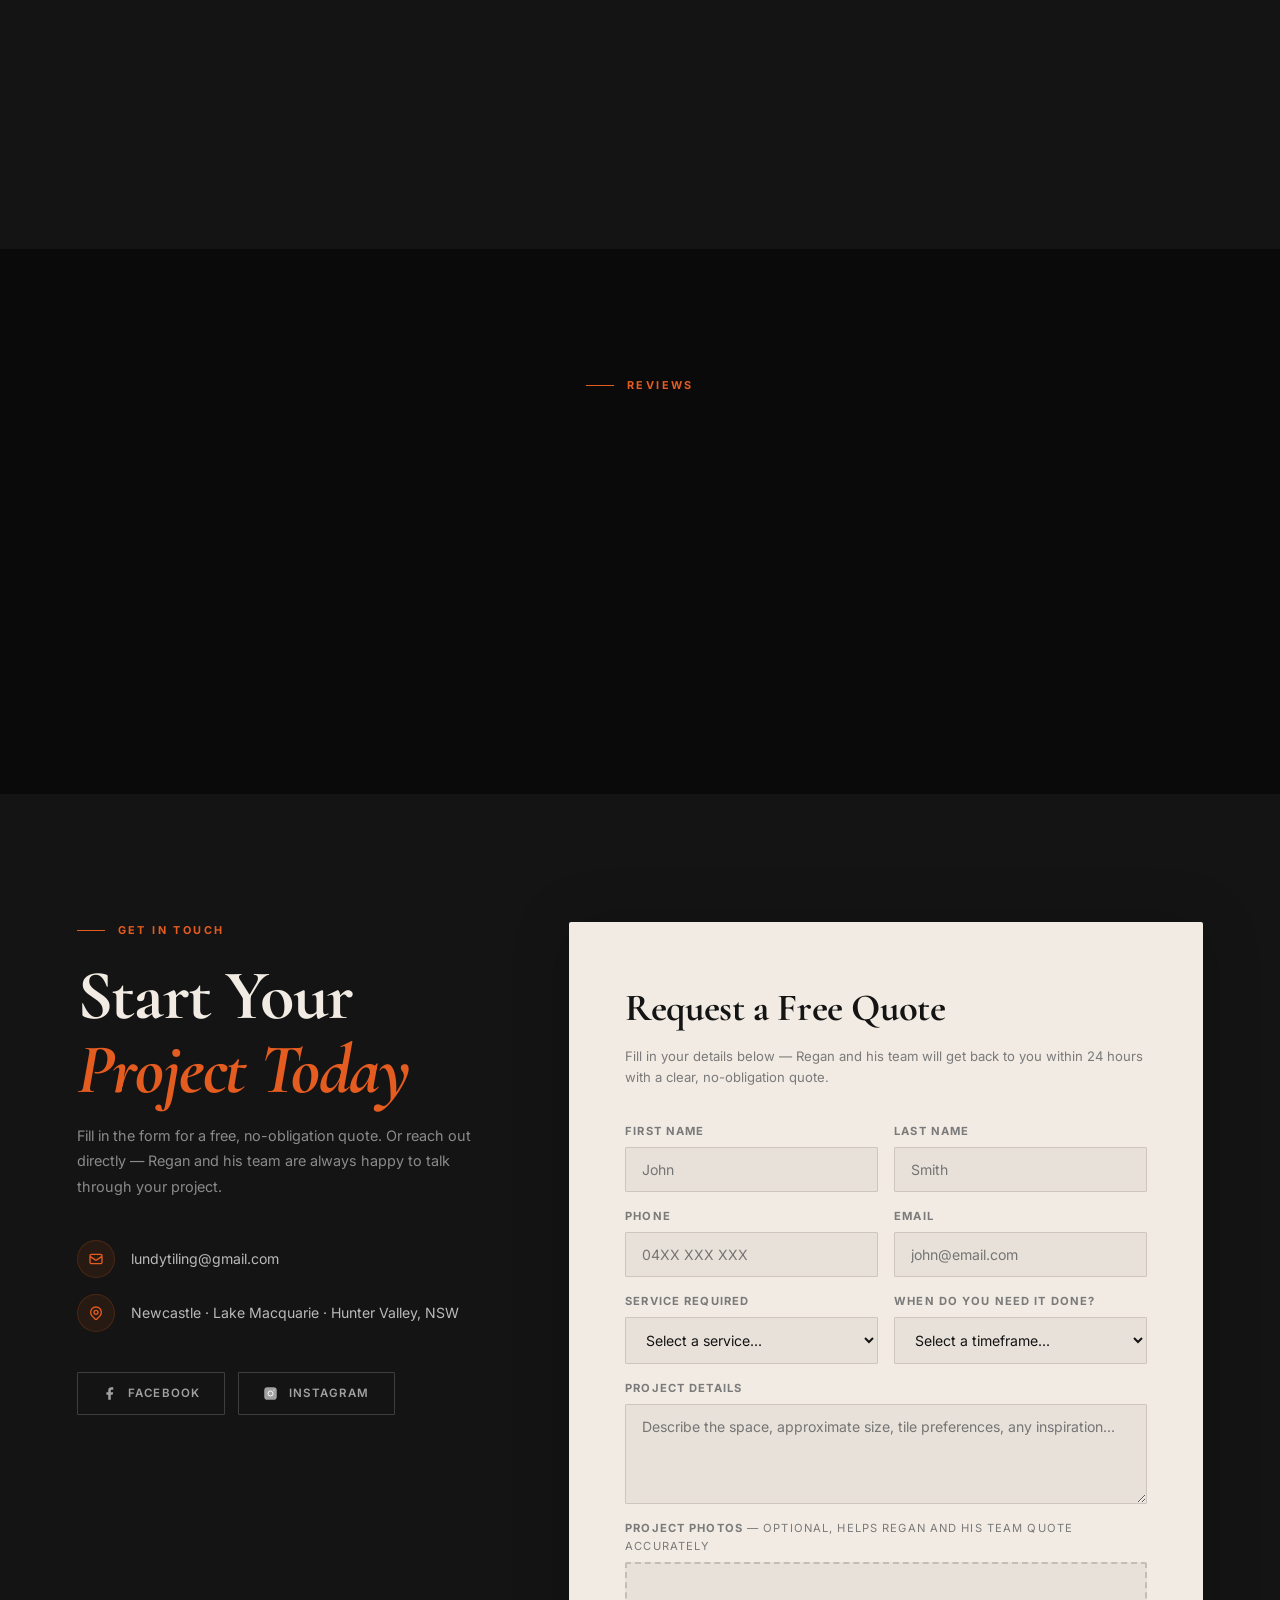
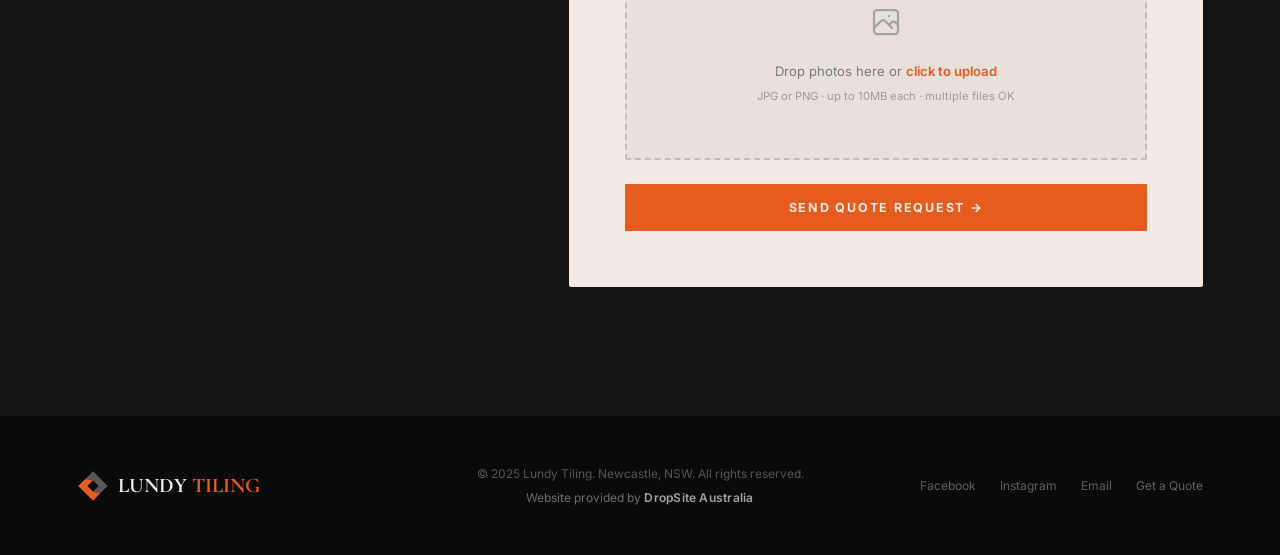
==== commit 1ad131ad: "Remove mouse follower cursor, update About to 45+ years family experience, replace fake reviews with" ====
--- a/index.html
+++ b/index.html
@@ -755,7 +755,9 @@
     @media (max-width: 600px) {
       .section { padding: 5rem 5%; }
       nav { padding: 0 5%; }
-      .services-grid { grid-template-columns: 1fr; }
+      .services-grid { grid-template-columns: repeat(2, 1fr); }
+      .testi-card { padding: 1.8rem; }
+      .testi-quote { font-size: 3.5rem; margin-bottom: 1rem; }
       .portfolio-grid { grid-template-columns: repeat(2, 1fr); }
       .form-row { grid-template-columns: 1fr; }
       .hero-content h1 { font-size: 3rem; }
@@ -782,9 +784,6 @@
   </div>
 </div>
 
-<!-- ── CURSOR ── -->
-<div class="cursor-tile" id="cursorTile"></div>
-<div class="cursor-smoke" id="cursorSmoke"></div>
 
 <!-- ── NAV ── -->
 <nav id="navbar">
@@ -799,7 +798,7 @@
     <li><a href="#about">About</a></li>
     <li><a href="#services">Services</a></li>
     <li><a href="#gallery">Gallery</a></li>
-    <li><a href="#testimonials">Reviews</a></li>
+
     <li><a href="#contact" class="nav-cta">Get a Quote</a></li>
   </ul>
   <div class="hamburger" id="hamburger" onclick="toggleMenu()">
@@ -875,12 +874,12 @@
         <svg fill="none" viewBox="0 0 24 24" stroke="currentColor"><path stroke-linecap="round" stroke-linejoin="round" stroke-width="2" d="M17.657 16.657L13.414 20.9a1.998 1.998 0 01-2.827 0l-4.244-4.243a8 8 0 1111.314 0z"/></svg>
         Newcastle · Lake Macquarie · Hunter Valley
       </div>
-      <p>Lundy Tiling is a <strong>family business</strong> servicing <strong>Newcastle, Lake Macquarie and The Hunter Valley</strong>. The trade has been passed down through the generations — first started by Regan's dad, and carried on today by Regan and his team, who take pride in delivering work that's precise, professional, and built to last.</p>
+      <p>Lundy Tiling is a <strong>family business with over 45 years of tiling experience</strong> behind it. The trade was started by Regan's father and has been passed down through the generations — carried on today by Regan and his team, who take the same pride in delivering work that's precise, professional, and built to last.</p>
       <p>Regan is a <strong>fully licensed and insured</strong> tiler, and every job — whether it's a bathroom renovation, a new kitchen splashback, or a full floor installation — gets the same level of care and attention. No shortcuts. No excuses. Just quality tiling done right.</p>
       <div class="about-stats">
         <div>
-          <div class="stat-val">5★</div>
-          <div class="stat-label">Google Rating</div>
+          <div class="stat-val">45+</div>
+          <div class="stat-label">Years of Family Experience</div>
         </div>
         <div>
           <div class="stat-val">100%</div>
@@ -999,13 +998,24 @@
   </div>
 </section>
 
-<!-- ── TESTIMONIALS ── -->
-<section id="testimonials" class="section">
-  <div class="testi-head reveal">
-    <div class="label" style="justify-content:center;margin-bottom:0.8rem;">What Clients Say</div>
-    <h2 class="h2">Real Reviews.<br /><em>Real Results.</em></h2>
-  </div>
-  <div class="testi-grid">
+<!-- ── REVIEWS CTA ── -->
+<section id="testimonials" class="section" style="background:var(--black);">
+  <div style="text-align:center;max-width:680px;margin:0 auto;">
+    <div class="label" style="justify-content:center;">Reviews</div>
+    <h2 class="h2 light reveal" style="margin-bottom:1.2rem;">Happy with Our <em>Work?</em></h2>
+    <p class="reveal d1" style="color:rgba(255,255,255,0.5);font-size:0.95rem;line-height:1.9;margin-bottom:3rem;">We're proud of every job we do. If Regan and his team tiled your home, we'd love to hear about it — a review helps other locals find a tiler they can trust.</p>
+    <div class="reveal d2" style="display:flex;gap:1rem;justify-content:center;flex-wrap:wrap;">
+      <a href="https://www.facebook.com/LundyTiling/reviews" target="_blank" rel="noopener" class="btn-orange">
+        Leave a Facebook Review
+        <svg fill="none" viewBox="0 0 24 24" stroke="currentColor" width="16" height="16"><path stroke-linecap="round" stroke-linejoin="round" stroke-width="2" d="M17 8l4 4m0 0l-4 4m4-4H3"/></svg>
+      </a>
+      <a href="https://g.page/r/lundytiling/review" target="_blank" rel="noopener" class="btn-ghost" style="border:1px solid rgba(255,255,255,0.18);padding:1rem 2rem;border-radius:1px;">
+        Leave a Google Review
+        <svg fill="none" viewBox="0 0 24 24" stroke="currentColor" width="14" height="14"><path stroke-linecap="round" stroke-linejoin="round" stroke-width="2" d="M17 8l4 4m0 0l-4 4m4-4H3"/></svg>
+      </a>
+    </div>
+  </div>
+  <div style="display:none;" class="testi-grid">
     <div class="testi-card reveal d1">
       <div class="testi-bar"></div>
       <div class="testi-quote">"</div>
@@ -1179,21 +1189,6 @@
     document.getElementById('contact').scrollIntoView({ behavior: 'smooth' });
   }
 
-  // ── CURSOR ──
-  const tile  = document.getElementById('cursorTile');
-  const smoke = document.getElementById('cursorSmoke');
-  let mx = 0, my = 0, sx = 0, sy = 0;
-  document.addEventListener('mousemove', e => { mx = e.clientX; my = e.clientY; });
-  (function move() {
-    tile.style.left = mx + 'px'; tile.style.top = my + 'px';
-    sx += (mx - sx) * 0.14; sy += (my - sy) * 0.14;
-    smoke.style.left = sx + 'px'; smoke.style.top = sy + 'px';
-    requestAnimationFrame(move);
-  })();
-  document.querySelectorAll('a, button, .service-card, .testi-card, .pf-card').forEach(el => {
-    el.addEventListener('mouseenter', () => { tile.classList.add('big'); smoke.classList.add('big'); });
-    el.addEventListener('mouseleave', () => { tile.classList.remove('big'); smoke.classList.remove('big'); });
-  });
 
   // ── NAV ──
   window.addEventListener('scroll', () => {
